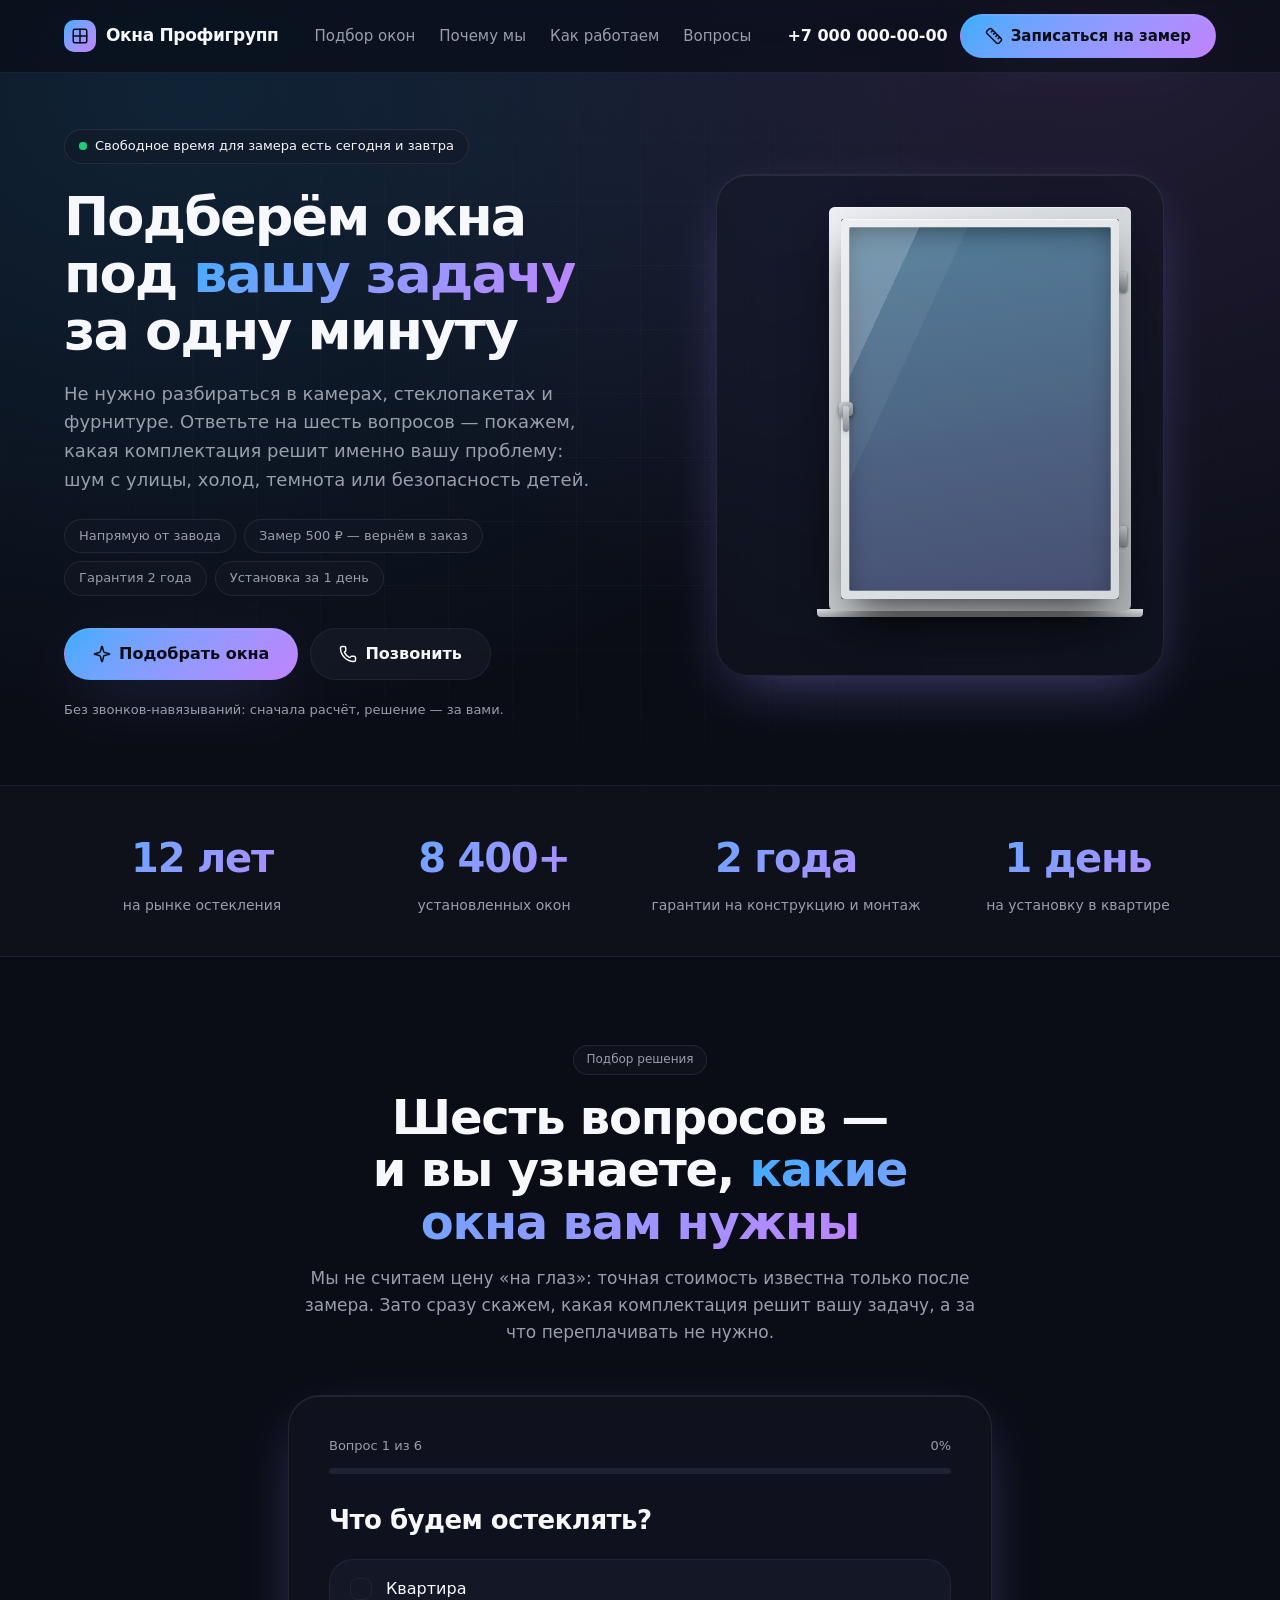
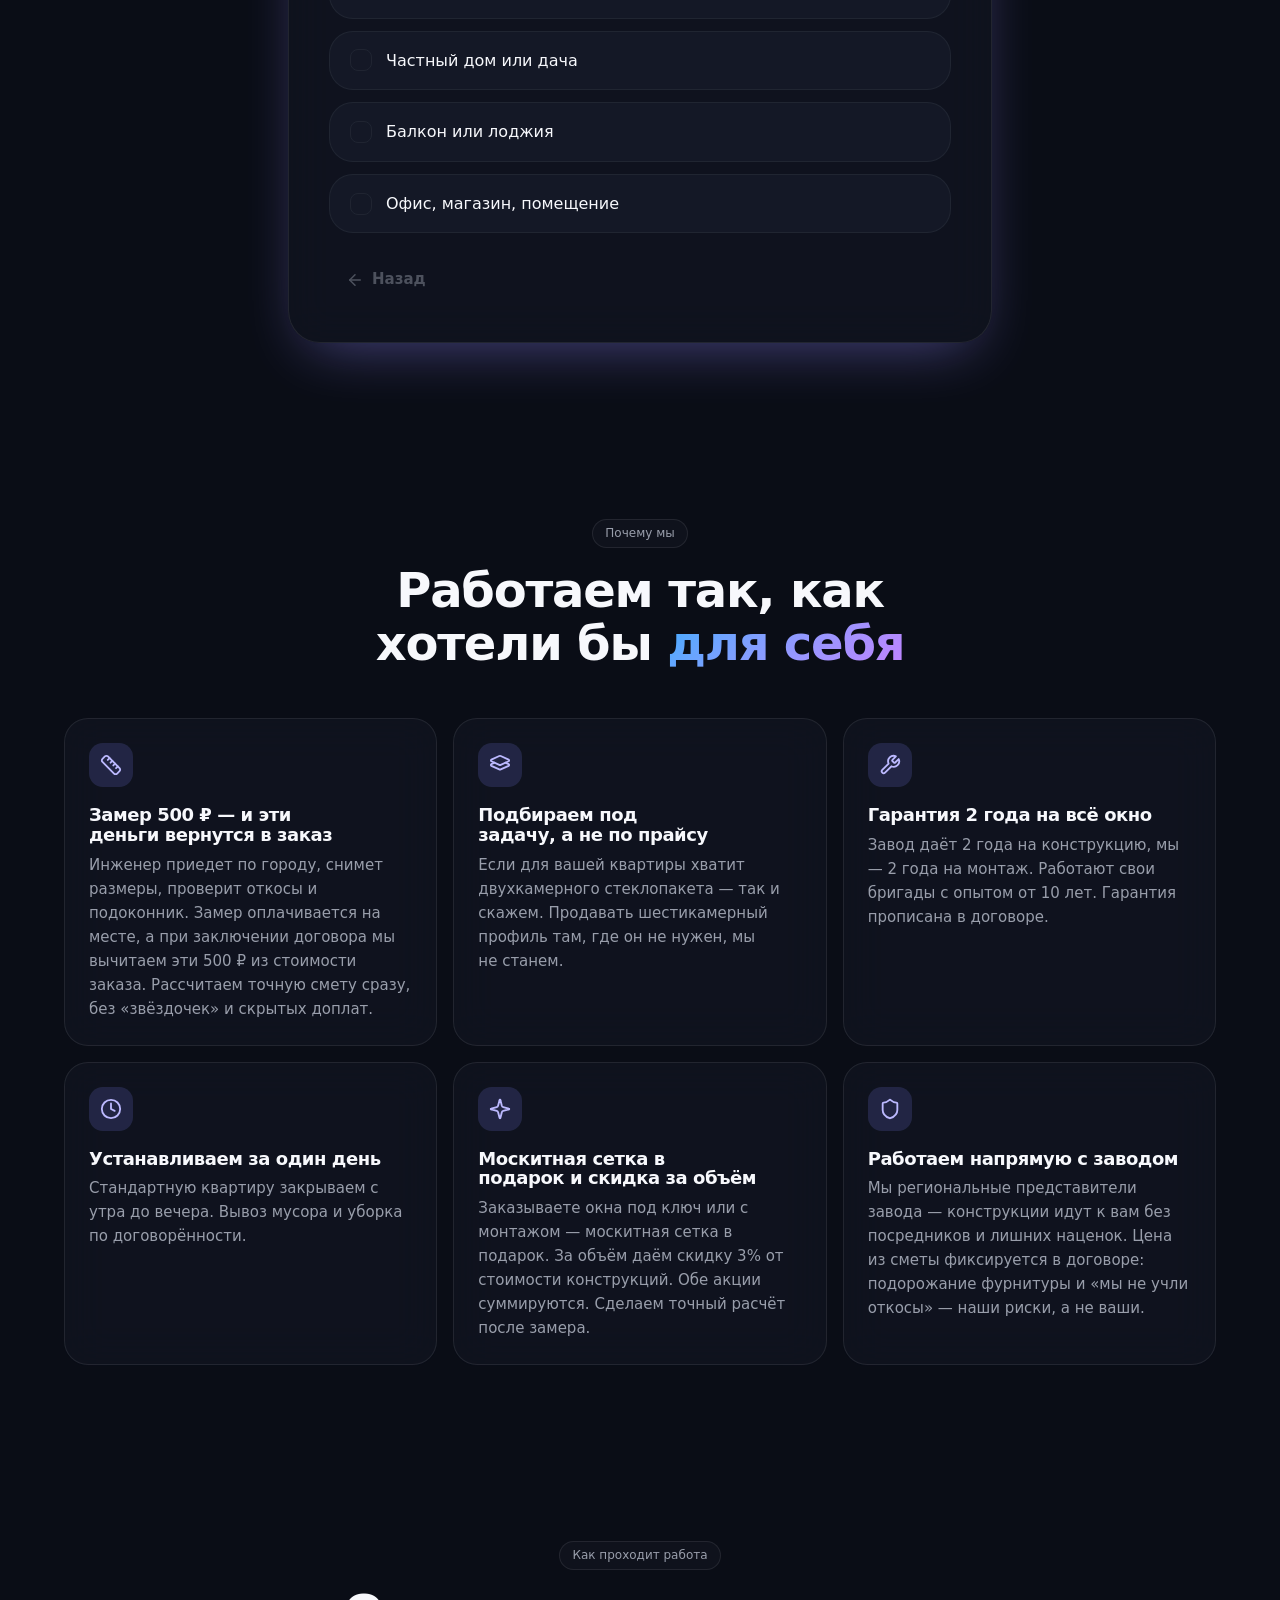
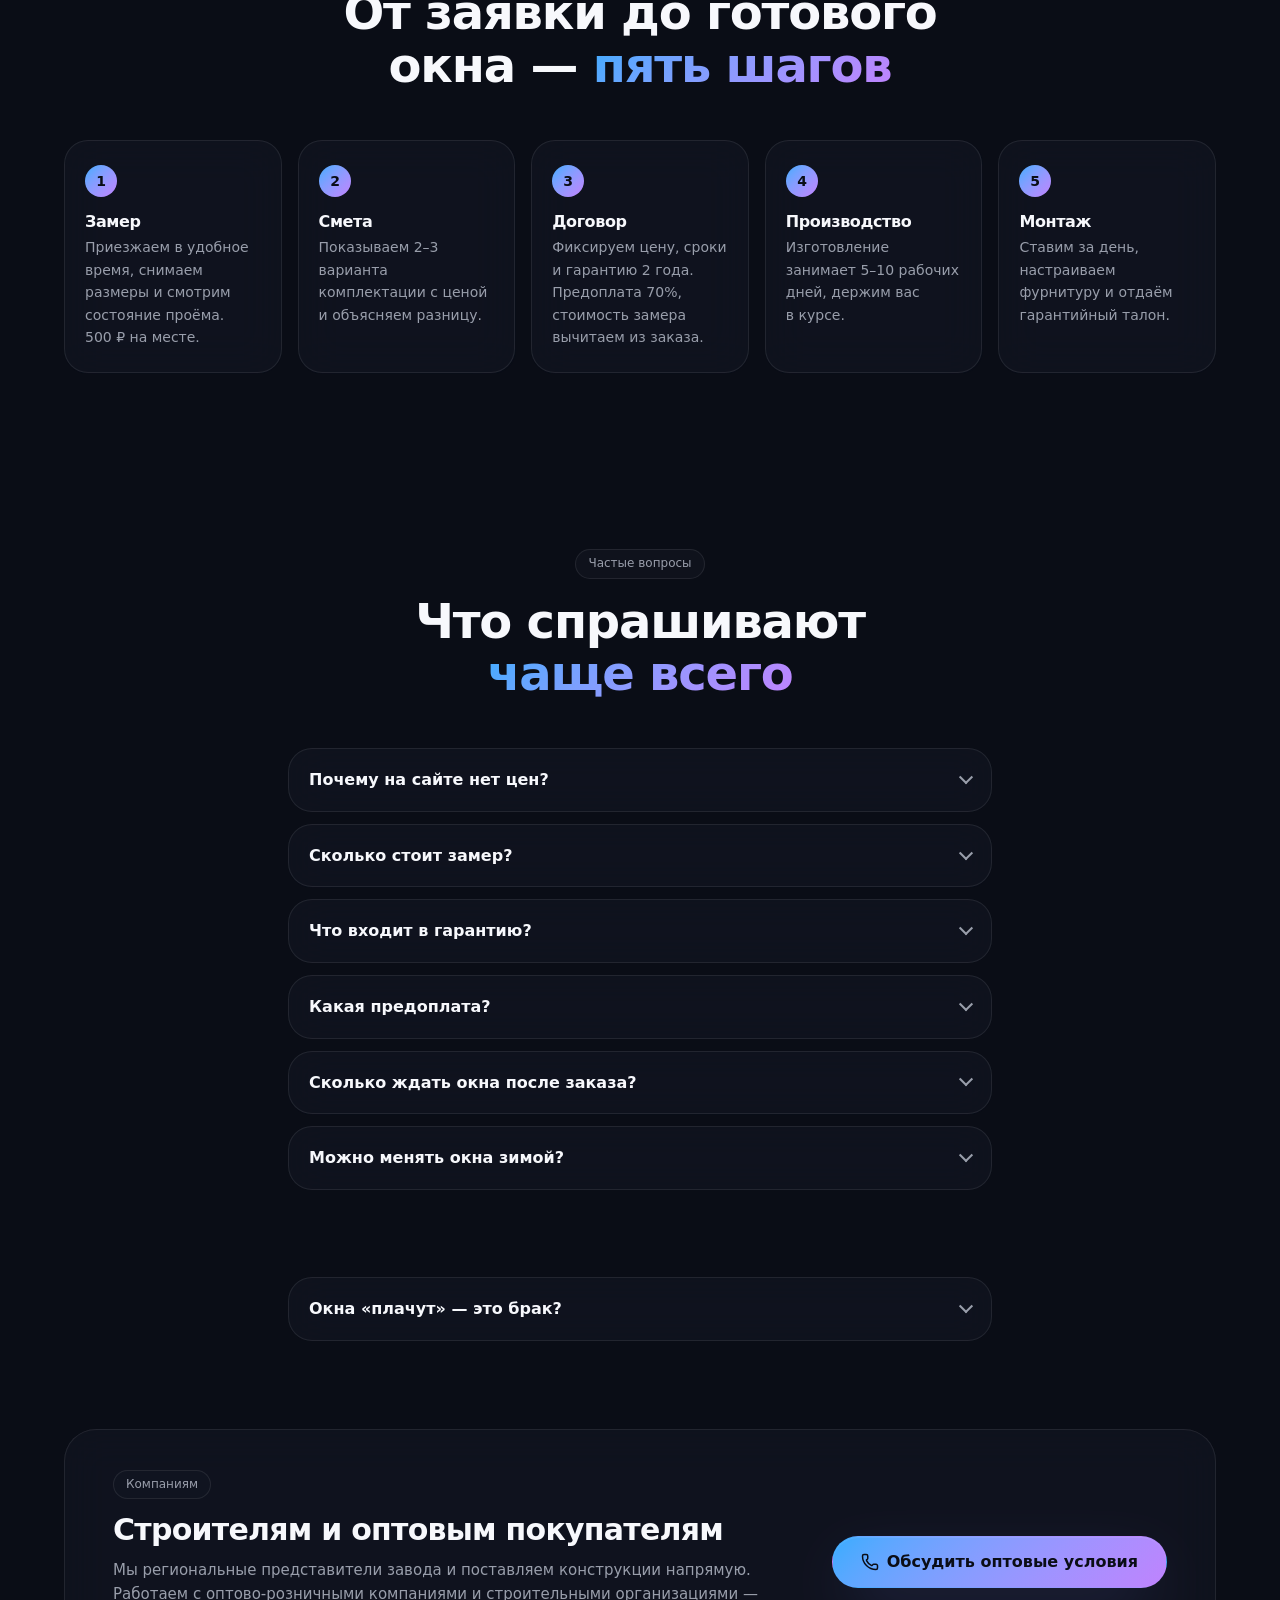
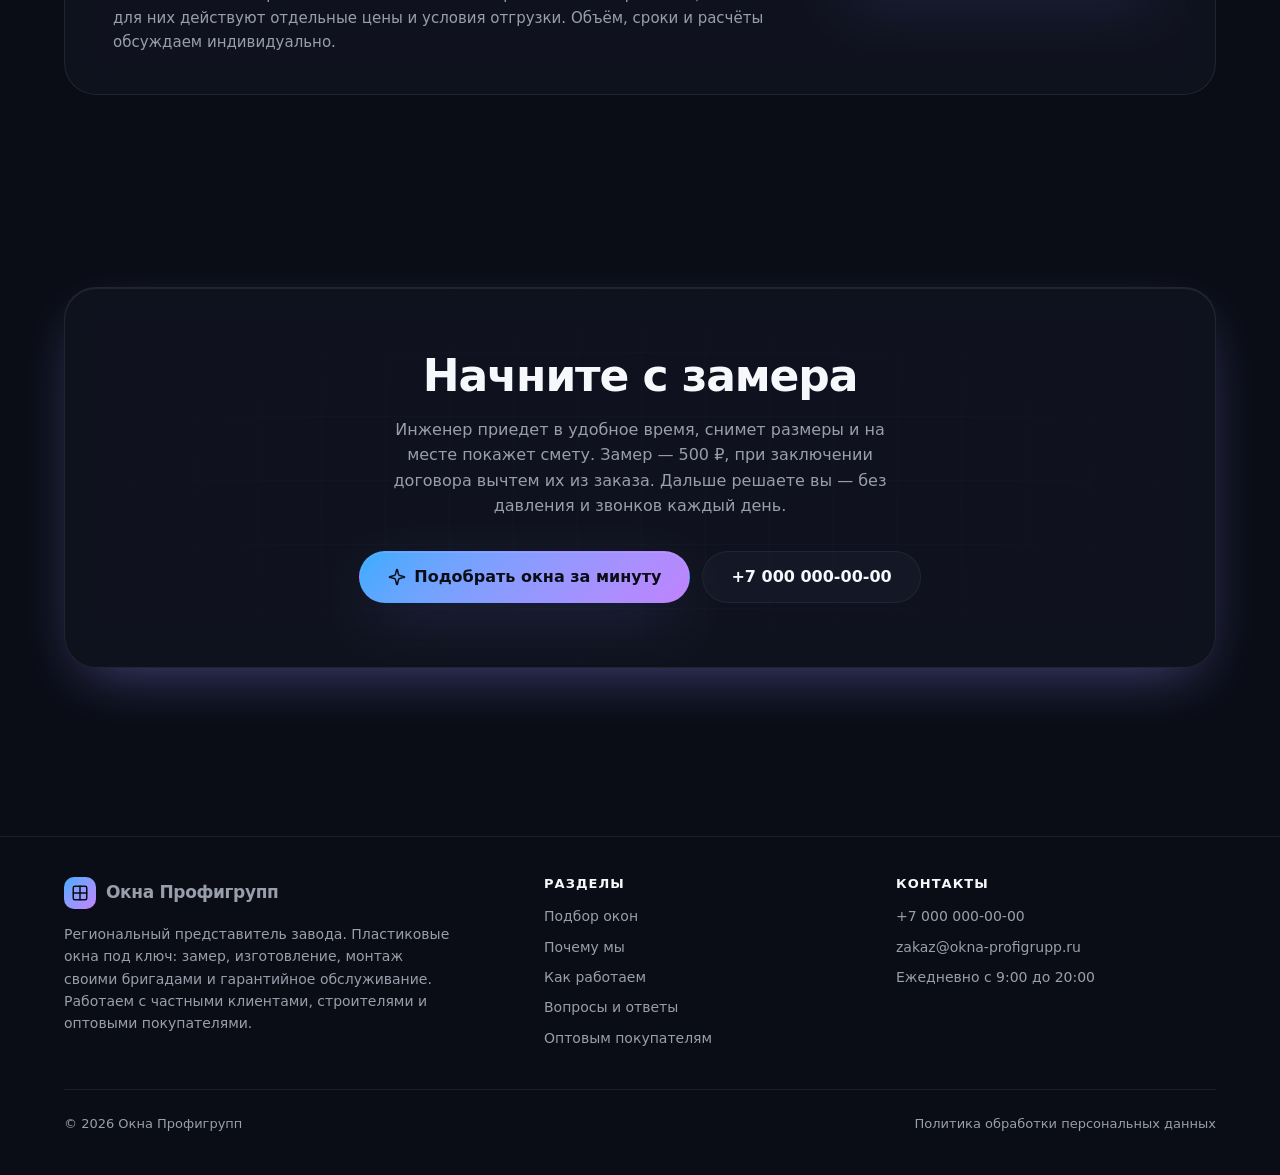
==== index.html @ 81b62fa2 "Убрано описание монтажного шва из шага «Монтаж» Владелец убирал эту техническую конкретику из карточ" ====
<!doctype html>
<html lang="ru">
<head>
<meta charset="utf-8">
<meta name="viewport" content="width=device-width, initial-scale=1">
<title>Окна Профигрупп — подбор окон за 1 минуту и выезд замерщика</title>
<meta name="description" content="Региональный представитель завода. Ответьте на 6 вопросов — подберём профиль, стеклопакет и фурнитуру под вашу задачу: тишина, тепло, свет или безопасность. Замер 500 ₽, при заказе вычитаем из стоимости. Гарантия 2 года на конструкцию и монтаж.">
<meta name="theme-color" content="#161528">
<link rel="canonical" href="https://okna-profigrupp.ru/">
<link rel="icon" href="favicon.svg" type="image/svg+xml">
<link rel="stylesheet" href="styles.css">

<meta property="og:type" content="website">
<meta property="og:site_name" content="Окна Профигрупп">
<meta property="og:title" content="Окна Профигрупп — подбор окон за 1 минуту">
<meta property="og:description" content="Пройдите короткий квиз и узнайте, какая комплектация решит именно вашу задачу. Замер 500 ₽ — при заказе вычитаем из стоимости.">
<meta property="og:url" content="https://okna-profigrupp.ru/">
<meta property="og:locale" content="ru_RU">
</head>
<body>

<!-- Набор иконок. Рисуются инлайн, чтобы страница не тянула ничего извне. -->
<svg width="0" height="0" style="position:absolute" aria-hidden="true" focusable="false">
  <defs>
    <symbol id="i-window" viewBox="0 0 24 24" fill="none" stroke="currentColor" stroke-width="2" stroke-linecap="round" stroke-linejoin="round">
      <rect x="3" y="3" width="18" height="18" rx="2"/><path d="M3 12h18M12 3v18"/>
    </symbol>
    <symbol id="i-phone" viewBox="0 0 24 24" fill="none" stroke="currentColor" stroke-width="2" stroke-linecap="round" stroke-linejoin="round">
      <path d="M13.8 16.6a1 1 0 0 0 1.2-.3l.4-.5a2 2 0 0 1 1.6-.8h3a2 2 0 0 1 2 2v3a2 2 0 0 1-2 2A18 18 0 0 1 2 4a2 2 0 0 1 2-2h3a2 2 0 0 1 2 2v3a2 2 0 0 1-.8 1.6l-.5.35a1 1 0 0 0-.3 1.25 14 14 0 0 0 6.4 6.4"/>
    </symbol>
    <symbol id="i-send" viewBox="0 0 24 24" fill="none" stroke="currentColor" stroke-width="2" stroke-linecap="round" stroke-linejoin="round">
      <path d="m22 2-7 20-4-9-9-4Z"/><path d="M22 2 11 13"/>
    </symbol>
    <symbol id="i-sparkles" viewBox="0 0 24 24" fill="none" stroke="currentColor" stroke-width="2" stroke-linecap="round" stroke-linejoin="round">
      <path d="M9.9 15.5A2 2 0 0 0 8.5 14.1l-6.1-1.6a.5.5 0 0 1 0-1L8.5 9.9A2 2 0 0 0 9.9 8.5l1.6-6.1a.5.5 0 0 1 1 0l1.5 6.1a2 2 0 0 0 1.5 1.4l6.1 1.6a.5.5 0 0 1 0 1l-6.1 1.5a2 2 0 0 0-1.5 1.5l-1.5 6.1a.5.5 0 0 1-1 0z"/>
    </symbol>
    <symbol id="i-check" viewBox="0 0 24 24" fill="none" stroke="currentColor" stroke-width="3" stroke-linecap="round" stroke-linejoin="round">
      <path d="M20 6 9 17l-5-5"/>
    </symbol>
    <symbol id="i-arrow-left" viewBox="0 0 24 24" fill="none" stroke="currentColor" stroke-width="2" stroke-linecap="round" stroke-linejoin="round">
      <path d="m12 19-7-7 7-7"/><path d="M19 12H5"/>
    </symbol>
    <symbol id="i-shield" viewBox="0 0 24 24" fill="none" stroke="currentColor" stroke-width="2" stroke-linecap="round" stroke-linejoin="round">
      <path d="M20 13c0 5-3.5 7.5-7.7 9a1 1 0 0 1-.7 0C7.5 20.5 4 18 4 13V6a1 1 0 0 1 1-1c2 0 4.5-1.2 6.2-2.7a1.2 1.2 0 0 1 1.6 0C14.5 3.8 17 5 19 5a1 1 0 0 1 1 1z"/>
    </symbol>
    <symbol id="i-thermometer" viewBox="0 0 24 24" fill="none" stroke="currentColor" stroke-width="2" stroke-linecap="round" stroke-linejoin="round">
      <path d="M14 4v10.5a4 4 0 1 1-4 0V4a2 2 0 0 1 4 0Z"/>
    </symbol>
    <symbol id="i-volume" viewBox="0 0 24 24" fill="none" stroke="currentColor" stroke-width="2" stroke-linecap="round" stroke-linejoin="round">
      <path d="M11 4.7a.7.7 0 0 0-1.2-.5L6.4 7.6a1.4 1.4 0 0 1-1 .4H3a1 1 0 0 0-1 1v6a1 1 0 0 0 1 1h2.4a1.4 1.4 0 0 1 1 .4l3.4 3.4a.7.7 0 0 0 1.2-.5z"/><path d="m16 9 6 6M22 9l-6 6"/>
    </symbol>
    <symbol id="i-sun" viewBox="0 0 24 24" fill="none" stroke="currentColor" stroke-width="2" stroke-linecap="round" stroke-linejoin="round">
      <circle cx="12" cy="12" r="4"/><path d="M12 2v2M12 20v2M4.9 4.9l1.4 1.4M17.7 17.7l1.4 1.4M2 12h2M20 12h2M6.3 17.7l-1.4 1.4M19.1 4.9l-1.4 1.4"/>
    </symbol>
    <symbol id="i-ruler" viewBox="0 0 24 24" fill="none" stroke="currentColor" stroke-width="2" stroke-linecap="round" stroke-linejoin="round">
      <path d="M21.3 15.3a2.4 2.4 0 0 1 0 3.4l-2.6 2.6a2.4 2.4 0 0 1-3.4 0L2.7 8.7a2.4 2.4 0 0 1 0-3.4l2.6-2.6a2.4 2.4 0 0 1 3.4 0Z"/><path d="m14.5 12.5 2-2M11.5 9.5l2-2M8.5 6.5l2-2M17.5 15.5l2-2"/>
    </symbol>
    <symbol id="i-truck" viewBox="0 0 24 24" fill="none" stroke="currentColor" stroke-width="2" stroke-linecap="round" stroke-linejoin="round">
      <path d="M14 18V6a2 2 0 0 0-2-2H4a2 2 0 0 0-2 2v11a1 1 0 0 0 1 1h2"/><path d="M15 18H9"/><path d="M19 18h2a1 1 0 0 0 1-1v-3.7a1 1 0 0 0-.2-.6l-3.5-4.3a1 1 0 0 0-.8-.4H14"/><circle cx="17" cy="18" r="2"/><circle cx="7" cy="18" r="2"/>
    </symbol>
    <symbol id="i-award" viewBox="0 0 24 24" fill="none" stroke="currentColor" stroke-width="2" stroke-linecap="round" stroke-linejoin="round">
      <path d="m15.5 12.9 1.5 8.5a.5.5 0 0 1-.8.5l-3.6-2.7a1 1 0 0 0-1.2 0l-3.6 2.7a.5.5 0 0 1-.8-.5l1.5-8.5"/><circle cx="12" cy="8" r="6"/>
    </symbol>
    <symbol id="i-clock" viewBox="0 0 24 24" fill="none" stroke="currentColor" stroke-width="2" stroke-linecap="round" stroke-linejoin="round">
      <circle cx="12" cy="12" r="10"/><path d="M12 6v6l4 2"/>
    </symbol>
    <symbol id="i-wrench" viewBox="0 0 24 24" fill="none" stroke="currentColor" stroke-width="2" stroke-linecap="round" stroke-linejoin="round">
      <path d="M14.7 6.3a1 1 0 0 0 0 1.4l1.6 1.6a1 1 0 0 0 1.4 0l3.8-3.8a6 6 0 0 1-8 7.9l-6.9 7a2.1 2.1 0 0 1-3-3l6.9-6.9a6 6 0 0 1 7.9-8l-3.7 3.8z"/>
    </symbol>
    <symbol id="i-layers" viewBox="0 0 24 24" fill="none" stroke="currentColor" stroke-width="2" stroke-linecap="round" stroke-linejoin="round">
      <path d="M12.8 2.2a2 2 0 0 0-1.6 0L2.6 6.1a1 1 0 0 0 0 1.8l8.6 3.9a2 2 0 0 0 1.6 0l8.6-3.9a1 1 0 0 0 0-1.8z"/><path d="m6.1 9.5-3.5 1.6a1 1 0 0 0 0 1.8l8.6 3.9a2 2 0 0 0 1.6 0l8.6-3.9a1 1 0 0 0 0-1.8l-3.5-1.6"/>
    </symbol>
    <symbol id="i-lock" viewBox="0 0 24 24" fill="none" stroke="currentColor" stroke-width="2" stroke-linecap="round" stroke-linejoin="round">
      <rect width="18" height="11" x="3" y="11" rx="2"/><path d="M7 11V7a5 5 0 0 1 10 0v4"/>
    </symbol>
    <symbol id="i-home" viewBox="0 0 24 24" fill="none" stroke="currentColor" stroke-width="2" stroke-linecap="round" stroke-linejoin="round">
      <path d="M15 21v-8a1 1 0 0 0-1-1h-4a1 1 0 0 0-1 1v8"/><path d="M3 10a2 2 0 0 1 .7-1.5l7-6a2 2 0 0 1 2.6 0l7 6A2 2 0 0 1 21 10v9a2 2 0 0 1-2 2H5a2 2 0 0 1-2-2z"/>
    </symbol>
    <symbol id="i-droplets" viewBox="0 0 24 24" fill="none" stroke="currentColor" stroke-width="2" stroke-linecap="round" stroke-linejoin="round">
      <path d="M7 16.3c2.2 0 4-1.8 4-4 0-1.2-.6-2.3-1.7-3.2S7.3 6.8 7 5.3c-.3 1.5-1.1 2.8-2.3 3.8S3 11.1 3 12.3c0 2.2 1.8 4 4 4z"/><path d="M12.6 6.6A11 11 0 0 0 14 3c.5 2.5 2 4.9 4 6.5s3 3.5 3 5.5a7 7 0 0 1-11.9 5"/>
    </symbol>
    <symbol id="i-message" viewBox="0 0 24 24" fill="none" stroke="currentColor" stroke-width="2" stroke-linecap="round" stroke-linejoin="round">
      <path d="M7.9 20A9 9 0 1 0 4 16.1L2 22Z"/>
    </symbol>
  </defs>
</svg>

<!-- ======================= Шапка ======================= -->
<header class="site-header">
  <div class="container">
    <a class="logo" href="#top" aria-label="Окна Профигрупп — на главную">
      <span class="logo-mark bg-gradient-brand"><svg aria-hidden="true"><use href="#i-window"></use></svg></span>
      Окна&nbsp;Профигрупп
    </a>

    <nav class="site-nav" aria-label="Разделы страницы">
      <a class="link-underline" href="#quiz">Подбор окон</a>
      <a class="link-underline" href="#advantages">Почему мы</a>
      <a class="link-underline" href="#process">Как работаем</a>
      <a class="link-underline" href="#faq">Вопросы</a>
    </nav>

    <div class="header-actions">
      <a class="header-phone link-underline" href="tel:+70000000000" data-role="phone-link">+7 000 000-00-00</a>
      <a class="btn btn-primary header-cta" href="#quiz">
        <svg class="btn-icon" aria-hidden="true"><use href="#i-ruler"></use></svg>
        Записаться на замер
      </a>
    </div>
  </div>
</header>

<main id="top">

  <!-- ======================= Первый экран ======================= -->
  <section class="hero">
    <div class="hero-grid-bg grid-bg" aria-hidden="true"></div>
    <div class="container">
      <div class="hero-layout">
        <div>
          <p class="chip chip-live">
            <span class="pulse-dot" aria-hidden="true"></span>
            Свободное время для замера есть сегодня и завтра
          </p>

          <h1>Подберём окна под <span class="text-gradient">вашу задачу</span> за одну минуту</h1>

          <p class="hero-sub">
            Не нужно разбираться в камерах, стеклопакетах и фурнитуре. Ответьте на
            шесть вопросов — покажем, какая комплектация решит именно вашу проблему:
            шум с улицы, холод, темнота или безопасность детей.
          </p>

          <div class="hero-chips">
            <span class="chip">Напрямую от завода</span>
            <span class="chip">Замер 500&nbsp;₽ — вернём в заказ</span>
            <span class="chip">Гарантия 2 года</span>
            <span class="chip">Установка за 1 день</span>
          </div>

          <div class="hero-actions">
            <a class="btn btn-primary btn-lg" href="#quiz">
              <svg class="btn-icon" aria-hidden="true"><use href="#i-sparkles"></use></svg>
              Подобрать окна
            </a>
            <a class="btn btn-outline btn-lg" href="tel:+70000000000" data-role="phone-link">
              <svg class="btn-icon" aria-hidden="true"><use href="#i-phone"></use></svg>
              Позвонить
            </a>
          </div>

          <p class="hero-note">Без звонков-навязываний: сначала расчёт, решение — за вами.</p>
        </div>

        <div class="hero-visual">
          <div class="hero-card glass shadow-glow">
            <!-- Показываем работу поворотно-откидной фурнитуры: ручка вниз — закрыто,
                 вбок — створка открывается, вверх — откидывается на проветривание. -->
            <div class="window-demo" role="img"
                 aria-label="Как работает поворотно-откидное окно: ручка вниз — створка закрыта, ручка вбок — створка открывается внутрь, ручка вверх — верх створки откидывается для проветривания">
              <div class="window-scene">
                <div class="window-box">
                  <div class="window-reveal"></div>
                  <span class="hinge hinge-top"></span>
                  <span class="hinge hinge-bottom"></span>

                  <div class="sash-swing">
                    <div class="sash-tilt">
                      <div class="sash">
                        <div class="sash-glass"></div>
                        <span class="handle"><i></i></span>
                      </div>
                    </div>
                  </div>
                </div>
                <div class="window-sill"></div>
              </div>

              <div class="window-modes" aria-hidden="true">
                <span class="window-mode window-mode-1">Ручка вниз — окно закрыто</span>
                <span class="window-mode window-mode-2">Ручка вбок — окно открывается</span>
                <span class="window-mode window-mode-3">Ручка вверх — проветривание</span>
                <span class="window-mode window-mode-still">Поворотно-откидная фурнитура</span>
              </div>
            </div>
          </div>
        </div>
      </div>
    </div>
  </section>

  <!-- ======================= Полоса цифр ======================= -->
  <section class="stats">
    <div class="container">
      <div class="stats-grid">
        <div class="reveal">
          <div class="stat-value text-gradient">12 лет</div>
          <div class="stat-label">на рынке остекления</div>
        </div>
        <div class="reveal">
          <div class="stat-value text-gradient">8 400+</div>
          <div class="stat-label">установленных окон</div>
        </div>
        <div class="reveal">
          <div class="stat-value text-gradient">2 года</div>
          <div class="stat-label">гарантии на конструкцию и монтаж</div>
        </div>
        <div class="reveal">
          <div class="stat-value text-gradient">1 день</div>
          <div class="stat-label">на установку в квартире</div>
        </div>
      </div>
    </div>
  </section>

  <!-- ======================= Квиз ======================= -->
  <section class="section" id="quiz">
    <div class="container">
      <div class="section-head reveal">
        <span class="eyebrow">Подбор решения</span>
        <h2>Шесть вопросов — и вы узнаете, <span class="text-gradient">какие окна вам нужны</span></h2>
        <p>
          Мы не считаем цену «на глаз»: точная стоимость известна только после замера.
          Зато сразу скажем, какая комплектация решит вашу задачу, а за что переплачивать не нужно.
        </p>
      </div>

      <div class="quiz-shell glass shadow-glow reveal" id="quiz-shell">
        <div id="quiz-progress">
          <div class="quiz-meta">
            <span id="quiz-counter">Вопрос 1 из 6</span>
            <span id="quiz-percent">0%</span>
          </div>
          <div class="progress">
            <div class="progress-bar" id="quiz-bar" role="progressbar" aria-valuemin="0" aria-valuemax="100" aria-valuenow="0" aria-label="Прогресс подбора"></div>
          </div>
        </div>

        <div id="quiz-body" aria-live="polite">
          <noscript>
            <p class="quiz-question">Для подбора нужен включённый JavaScript</p>
            <p class="quiz-hint">
              Ничего страшного — позвоните нам, и мы подберём окна по телефону:
              <a class="link-underline" href="tel:+70000000000">+7 000 000-00-00</a>
            </p>
          </noscript>
        </div>
      </div>
    </div>
  </section>

  <!-- ======================= Почему мы ======================= -->
  <section class="section" id="advantages">
    <div class="container">
      <div class="section-head reveal">
        <span class="eyebrow">Почему мы</span>
        <h2>Работаем так, как хотели&nbsp;бы <span class="text-gradient">для себя</span></h2>
      </div>

      <div class="cards-grid">
        <article class="card glass reveal">
          <div class="card-icon"><svg aria-hidden="true"><use href="#i-ruler"></use></svg></div>
          <h3>Замер 500&nbsp;₽ — и эти деньги вернутся в заказ</h3>
          <p>Инженер приедет по городу, снимет размеры, проверит откосы и подоконник. Замер оплачивается на месте, а при заключении договора мы вычитаем эти 500&nbsp;₽ из стоимости заказа. Рассчитаем точную смету сразу, без «звёздочек» и скрытых доплат.</p>
        </article>

        <article class="card glass reveal">
          <div class="card-icon"><svg aria-hidden="true"><use href="#i-layers"></use></svg></div>
          <h3>Подбираем под задачу, а не по прайсу</h3>
          <p>Если для вашей квартиры хватит двухкамерного стеклопакета — так и скажем. Продавать шестикамерный профиль там, где он не нужен, мы не станем.</p>
        </article>

        <article class="card glass reveal">
          <div class="card-icon"><svg aria-hidden="true"><use href="#i-wrench"></use></svg></div>
          <h3>Гарантия 2 года на всё окно</h3>
          <p>Завод даёт 2 года на конструкцию, мы — 2 года на монтаж. Работают свои бригады с опытом от 10 лет. Гарантия прописана в договоре.</p>
        </article>

        <article class="card glass reveal">
          <div class="card-icon"><svg aria-hidden="true"><use href="#i-clock"></use></svg></div>
          <h3>Устанавливаем за один день</h3>
          <p>Стандартную квартиру закрываем с утра до вечера. Вывоз мусора и уборка по договорённости.</p>
        </article>

        <article class="card glass reveal">
          <div class="card-icon"><svg aria-hidden="true"><use href="#i-sparkles"></use></svg></div>
          <h3>Москитная сетка в подарок и скидка за объём</h3>
          <p>Заказываете окна под ключ или с монтажом — москитная сетка в подарок. За объём даём скидку 3%&nbsp;от стоимости конструкций. Обе акции суммируются. Сделаем точный расчёт после замера.</p>
        </article>

        <article class="card glass reveal">
          <div class="card-icon"><svg aria-hidden="true"><use href="#i-shield"></use></svg></div>
          <h3>Работаем напрямую с заводом</h3>
          <p>Мы региональные представители завода — конструкции идут к вам без посредников и лишних наценок. Цена из сметы фиксируется в договоре: подорожание фурнитуры и «мы не учли откосы» — наши риски, а не ваши.</p>
        </article>
      </div>
    </div>
  </section>

  <!-- ======================= Как работаем ======================= -->
  <section class="section" id="process">
    <div class="container">
      <div class="section-head reveal">
        <span class="eyebrow">Как проходит работа</span>
        <h2>От заявки до готового окна — <span class="text-gradient">пять шагов</span></h2>
      </div>

      <ol class="steps">
        <li class="step glass reveal">
          <h3>Замер</h3>
          <p>Приезжаем в удобное время, снимаем размеры и смотрим состояние проёма. 500&nbsp;₽ на месте.</p>
        </li>
        <li class="step glass reveal">
          <h3>Смета</h3>
          <p>Показываем 2–3 варианта комплектации с ценой и объясняем разницу.</p>
        </li>
        <li class="step glass reveal">
          <h3>Договор</h3>
          <p>Фиксируем цену, сроки и гарантию 2 года. Предоплата 70%, стоимость замера вычитаем из заказа.</p>
        </li>
        <li class="step glass reveal">
          <h3>Производство</h3>
          <p>Изготовление занимает 5–10 рабочих дней, держим вас в курсе.</p>
        </li>
        <li class="step glass reveal">
          <h3>Монтаж</h3>
          <p>Ставим за день, настраиваем фурнитуру и отдаём гарантийный талон.</p>
        </li>
      </ol>
    </div>
  </section>

  <!-- ======================= Вопросы и ответы ======================= -->
  <section class="section" id="faq">
    <div class="container">
      <div class="section-head reveal">
        <span class="eyebrow">Частые вопросы</span>
        <h2>Что спрашивают <span class="text-gradient">чаще всего</span></h2>
      </div>

      <div class="faq">
        <details class="glass reveal">
          <summary>Почему на сайте нет цен?</summary>
          <p>Потому что честную цену без замера назвать нельзя. Она зависит от размеров проёма, состояния откосов, этажа, необходимости демонтажа и подъёма конструкций. Любая цифра «от 9 900 ₽» на сайте — это самое маленькое глухое окно, которое вам, скорее всего, не подойдёт. Мы называем сумму после замера и больше её не меняем.</p>
        </details>

        <details class="glass reveal">
          <summary>Сколько стоит замер?</summary>
          <p>Выезд замерщика по городу стоит 500&nbsp;₽, оплата на месте. Если вы заключаете договор, эти 500&nbsp;₽ вычитаются из стоимости заказа — то есть замер выходит бесплатным. Если решите не заказывать, просто скажите: 500&nbsp;₽ и останутся всей платой, ничего сверху мы не берём.</p>
        </details>

        <details class="glass reveal">
          <summary>Что входит в гарантию?</summary>
          <p>Два года на конструкцию — это гарантия завода на профиль, стеклопакет и фурнитуру. И два года на монтаж — это уже наша гарантия. Оба срока прописаны в договоре. Если продует, заклинит или отойдёт уплотнитель — приезжаем и устраняем.</p>
        </details>

        <details class="glass reveal">
          <summary>Какая предоплата?</summary>
          <p>70% при подписании договора, остальное — после установки. Предоплата нужна, потому что окна делают под ваши размеры: такую конструкцию нельзя продать кому-то другому, если заказ отменить.</p>
        </details>

        <details class="glass reveal">
          <summary>Сколько ждать окна после заказа?</summary>
          <p>Изготовление — от 5 до 10 рабочих дней в зависимости от загрузки завода и сложности конструкции. Ламинированные и нестандартные окна делают дольше, обычно до двух недель. Точный срок пишем в договоре.</p>
        </details>

        <details class="glass reveal">
          <summary>Можно менять окна зимой?</summary>
          <p>Можно. Монтажная пена и герметики работают до −15 °C, а проём открыт всего 20–40 минут на окно. Квартира за это время не выстывает. Зимой даже удобнее: сразу видно, продувает где-то или нет.</p>
        </details>

        <details class="glass reveal">
          <summary>Что делать с откосами и подоконником?</summary>
          <p>Считаем их в смете отдельной строкой, чтобы вы видели, за что платите. Обычно ставим откосы из сэндвич-панели — они тёплые и не требуют покраски. Если хотите оштукатурить сами, окно сдадим с чистым проёмом.</p>
        </details>

        <details class="glass reveal">
          <summary>Окна «плачут» — это брак?</summary>
          <p>Почти никогда. Конденсат на стекле — это, как правило, недостаток вентиляции и широкий подоконник, перекрывающий батарею. На замере мы это заметим и подскажем, что поправить: тёплые откосы, решётку в подоконнике над батареей, режим микропроветривания или стеклопакет с энергосбережением.</p>
        </details>
      </div>
    </div>
  </section>

  <!-- ======================= Оптовым покупателям ======================= -->
  <section class="section" id="opt" style="padding-top:0">
    <div class="container">
      <div class="b2b glass reveal">
        <div class="b2b-text">
          <span class="eyebrow">Компаниям</span>
          <h2>Строителям и оптовым покупателям</h2>
          <p>
            Мы региональные представители завода и поставляем конструкции напрямую.
            Работаем с оптово-розничными компаниями и строительными организациями —
            для них действуют отдельные цены и условия отгрузки. Объём, сроки и
            расчёты обсуждаем индивидуально.
          </p>
        </div>
        <div class="b2b-action">
          <a class="btn btn-primary btn-lg" href="tel:+70000000000" data-role="phone-link">
            <svg class="btn-icon" aria-hidden="true"><use href="#i-phone"></use></svg>
            Обсудить оптовые условия
          </a>
        </div>
      </div>
    </div>
  </section>

  <!-- ======================= Финальный призыв ======================= -->
  <section class="section">
    <div class="container">
      <div class="final-cta glass shadow-glow reveal">
        <div class="grid-bg" aria-hidden="true" style="position:absolute;inset:0;opacity:.5;pointer-events:none"></div>
        <div style="position:relative">
          <h2>Начните с замера</h2>
          <p>Инженер приедет в удобное время, снимет размеры и на месте покажет смету. Замер — 500&nbsp;₽, при заключении договора вычтем их из заказа. Дальше решаете вы — без давления и звонков каждый день.</p>
          <div class="final-cta-actions">
            <a class="btn btn-primary btn-lg" href="#quiz">
              <svg class="btn-icon" aria-hidden="true"><use href="#i-sparkles"></use></svg>
              Подобрать окна за минуту
            </a>
            <a class="btn btn-outline btn-lg" href="tel:+70000000000" data-role="phone-link">
              <svg class="btn-icon" aria-hidden="true"><use href="#i-phone"></use></svg>
              +7 000 000-00-00
            </a>
          </div>
        </div>
      </div>
    </div>
  </section>

</main>

<!-- ======================= Подвал ======================= -->
<footer class="site-footer">
  <div class="container">
    <div class="footer-grid">
      <div class="footer-col">
        <a class="logo" href="#top">
          <span class="logo-mark bg-gradient-brand"><svg aria-hidden="true"><use href="#i-window"></use></svg></span>
          Окна&nbsp;Профигрупп
        </a>
        <p style="margin-top:.875rem;max-width:26rem">
          Региональный представитель завода. Пластиковые окна под ключ: замер,
          изготовление, монтаж своими бригадами и гарантийное обслуживание.
          Работаем с частными клиентами, строителями и оптовыми покупателями.
        </p>
      </div>

      <div class="footer-col">
        <h3>Разделы</h3>
        <ul>
          <li><a class="link-underline" href="#quiz">Подбор окон</a></li>
          <li><a class="link-underline" href="#advantages">Почему мы</a></li>
          <li><a class="link-underline" href="#process">Как работаем</a></li>
          <li><a class="link-underline" href="#faq">Вопросы и ответы</a></li>
          <li><a class="link-underline" href="#opt">Оптовым покупателям</a></li>
        </ul>
      </div>

      <div class="footer-col">
        <h3>Контакты</h3>
        <ul>
          <li><a class="link-underline" href="tel:+70000000000" data-role="phone-link">+7 000 000-00-00</a></li>
          <li><a class="link-underline" href="mailto:zakaz@okna-profigrupp.ru" data-role="email-link">zakaz@okna-profigrupp.ru</a></li>
          <li>Ежедневно с 9:00 до 20:00</li>
        </ul>
      </div>
    </div>

    <div class="footer-bottom">
      <span>© <span id="year">2026</span> Окна Профигрупп</span>
      <a class="link-underline" href="privacy.html">Политика обработки персональных данных</a>
    </div>
  </div>
</footer>

<!-- Плавающая кнопка: появляется на мобильных после первого экрана -->
<div class="sticky-cta" id="sticky-cta">
  <a class="btn btn-primary btn-lg btn-block" href="#quiz">
    <svg class="btn-icon" aria-hidden="true"><use href="#i-sparkles"></use></svg>
    Подобрать окна за минуту
  </a>
</div>

<script src="script.js"></script>
</body>
</html>
---- styles.css ----
/* ==========================================================================
   Окна Профигрупп — лендинг-квиз
   Дизайн-система перенесена с сайта-образца ai-profigrup-studia:
   тёмная тема, сине-фиолетовый градиент, стеклянные карточки, сетка на фоне.
   ========================================================================== */

/* --- Токены ------------------------------------------------------------- */

:root {
  --radius: 1rem;
  --radius-sm: 0.75rem;
  --radius-lg: 1.5rem;
  --radius-xl: 2rem;

  --background: oklch(0.16 0.02 270);
  --foreground: oklch(0.98 0.005 270);
  --card: oklch(0.21 0.025 270);
  --card-foreground: oklch(0.98 0.005 270);
  --primary: oklch(0.7 0.18 280);
  --primary-foreground: oklch(0.16 0.02 270);
  --secondary: oklch(0.26 0.03 270);
  --muted: oklch(0.24 0.025 270);
  --muted-foreground: oklch(0.7 0.02 270);
  --border: oklch(0.3 0.025 270 / 60%);
  --input: oklch(0.26 0.025 270);
  --ring: oklch(0.7 0.18 280);
  --success: oklch(0.75 0.18 155);
  --destructive: oklch(0.65 0.22 25);

  --gradient-start: oklch(0.72 0.16 245);
  --gradient-end: oklch(0.72 0.18 305);

  --container: 1200px;
  --header-h: 4.5rem;
}

/* --- База --------------------------------------------------------------- */

*,
*::before,
*::after {
  box-sizing: border-box;
  border-color: var(--border);
}

* {
  margin: 0;
}

html {
  scroll-behavior: smooth;
  scroll-padding-top: calc(var(--header-h) + 1rem);
  -webkit-text-size-adjust: 100%;
}

html,
body {
  background-color: var(--background);
  color: var(--foreground);
  font-family: -apple-system, BlinkMacSystemFont, "SF Pro Display", "SF Pro Text",
    "Inter", system-ui, "Segoe UI", Roboto, sans-serif;
  -webkit-font-smoothing: antialiased;
  -moz-osx-font-smoothing: grayscale;
  font-feature-settings: "ss01", "cv11", "kern";
  text-rendering: optimizeLegibility;
}

body {
  min-height: 100dvh;
  line-height: 1.6;
  background-image:
    radial-gradient(at 15% 10%, oklch(0.72 0.16 245 / 0.14) 0, transparent 55%),
    radial-gradient(at 85% 0%, oklch(0.72 0.18 305 / 0.14) 0, transparent 55%);
  background-attachment: fixed;
  overflow-x: hidden;
}

img,
svg {
  display: block;
  max-width: 100%;
}

button,
input,
select,
textarea {
  font: inherit;
  color: inherit;
}

a {
  color: inherit;
  text-decoration: none;
}

h1,
h2,
h3 {
  letter-spacing: -0.025em;
  line-height: 1.1;
  font-weight: 700;
  text-wrap: balance;
}

h1 {
  letter-spacing: -0.035em;
}

p {
  text-wrap: pretty;
}

:focus-visible {
  outline: 2px solid var(--ring);
  outline-offset: 3px;
  border-radius: var(--radius-sm);
}

::selection {
  background: oklch(0.72 0.18 285 / 0.35);
}

/* --- Утилиты, перенесённые из образца ----------------------------------- */

.container {
  width: 100%;
  max-width: var(--container);
  margin-inline: auto;
  padding-inline: 1rem;
}

@media (min-width: 768px) {
  .container {
    padding-inline: 1.5rem;
  }
}

.text-gradient {
  background: linear-gradient(135deg, var(--gradient-start), var(--gradient-end));
  -webkit-background-clip: text;
  background-clip: text;
  color: transparent;
}

.bg-gradient-brand {
  background: linear-gradient(135deg, var(--gradient-start), var(--gradient-end));
}

.grid-bg {
  background-image:
    linear-gradient(oklch(1 0 0 / 0.035) 1px, transparent 1px),
    linear-gradient(90deg, oklch(1 0 0 / 0.035) 1px, transparent 1px);
  background-size: 64px 64px;
  -webkit-mask-image: radial-gradient(ellipse at center, black 40%, transparent 80%);
  mask-image: radial-gradient(ellipse at center, black 40%, transparent 80%);
}

.glass {
  background: oklch(0.21 0.025 270 / 0.55);
  backdrop-filter: blur(20px) saturate(140%);
  -webkit-backdrop-filter: blur(20px) saturate(140%);
  border: 1px solid oklch(1 0 0 / 0.08);
}

.shadow-glow {
  box-shadow:
    0 1px 0 oklch(1 0 0 / 0.08) inset,
    0 20px 60px -20px oklch(0.72 0.18 285 / 0.45);
}

.link-underline {
  position: relative;
}

.link-underline::after {
  content: "";
  position: absolute;
  left: 0;
  bottom: -2px;
  height: 1px;
  width: 100%;
  background: linear-gradient(90deg, var(--gradient-start), var(--gradient-end));
  transform: scaleX(0);
  transform-origin: right center;
  transition: transform 0.35s cubic-bezier(0.2, 0.8, 0.2, 1);
}

.link-underline:hover::after {
  transform: scaleX(1);
  transform-origin: left center;
}

.visually-hidden {
  position: absolute;
  width: 1px;
  height: 1px;
  padding: 0;
  overflow: hidden;
  clip: rect(0 0 0 0);
  white-space: nowrap;
  border: 0;
}

/* --- Кнопки ------------------------------------------------------------- */

.btn {
  display: inline-flex;
  align-items: center;
  justify-content: center;
  gap: 0.5rem;
  padding: 0.75rem 1.5rem;
  border: 1px solid transparent;
  border-radius: 999px;
  font-size: 0.9375rem;
  font-weight: 600;
  line-height: 1.25;
  cursor: pointer;
  transition: opacity 0.2s, background-color 0.2s, border-color 0.2s, transform 0.2s;
  text-align: center;
}

.btn:active {
  transform: translateY(1px);
}

.btn:disabled {
  opacity: 0.45;
  cursor: not-allowed;
}

.btn-primary {
  background: linear-gradient(135deg, var(--gradient-start), var(--gradient-end));
  color: var(--primary-foreground);
  box-shadow:
    0 1px 0 oklch(1 0 0 / 0.08) inset,
    0 20px 60px -20px oklch(0.72 0.18 285 / 0.45);
}

.btn-primary:hover:not(:disabled) {
  opacity: 0.9;
}

.btn-outline {
  border-color: var(--border);
  background: oklch(0.26 0.03 270 / 0.4);
  color: var(--foreground);
}

.btn-outline:hover:not(:disabled) {
  background: var(--secondary);
}

.btn-ghost {
  background: transparent;
  color: var(--muted-foreground);
  padding-inline: 1rem;
}

.btn-ghost:hover:not(:disabled) {
  color: var(--foreground);
}

.btn-lg {
  padding: 0.9375rem 1.75rem;
  font-size: 1rem;
}

.btn-block {
  width: 100%;
}

.btn-icon {
  flex: none;
  width: 1.125rem;
  height: 1.125rem;
}

/* --- Чипы --------------------------------------------------------------- */

.chip {
  display: inline-flex;
  align-items: center;
  gap: 0.5rem;
  padding: 0.375rem 0.875rem;
  border-radius: 999px;
  font-size: 0.8125rem;
  color: var(--muted-foreground);
  background: oklch(0.21 0.025 270 / 0.55);
  backdrop-filter: blur(20px) saturate(140%);
  -webkit-backdrop-filter: blur(20px) saturate(140%);
  border: 1px solid oklch(1 0 0 / 0.08);
}

.chip-live {
  color: var(--foreground);
}

/* Пульсирующая точка — аналог animate-ping из образца */
.pulse-dot {
  position: relative;
  display: inline-flex;
  width: 0.5rem;
  height: 0.5rem;
  flex: none;
}

.pulse-dot::before,
.pulse-dot::after {
  content: "";
  position: absolute;
  inset: 0;
  border-radius: 999px;
  background: var(--success);
}

.pulse-dot::before {
  opacity: 0.6;
  animation: ping 1.6s cubic-bezier(0, 0, 0.2, 1) infinite;
}

@keyframes ping {
  75%,
  100% {
    transform: scale(2.2);
    opacity: 0;
  }
}

/* --- Секции ------------------------------------------------------------- */

.section {
  padding-block: 4rem;
}

@media (min-width: 768px) {
  .section {
    padding-block: 5.5rem;
  }
}

.section-head {
  max-width: 42rem;
  margin-inline: auto;
  text-align: center;
}

.section-head h2 {
  margin-top: 1rem;
  font-size: clamp(1.75rem, 4vw, 3rem);
}

.section-head p {
  margin-top: 1rem;
  color: var(--muted-foreground);
  font-size: 1.0625rem;
}

.eyebrow {
  display: inline-block;
  padding: 0.25rem 0.75rem;
  border-radius: 999px;
  font-size: 0.75rem;
  color: var(--muted-foreground);
  background: oklch(0.21 0.025 270 / 0.55);
  border: 1px solid oklch(1 0 0 / 0.08);
}

/* --- Шапка -------------------------------------------------------------- */

.site-header {
  position: sticky;
  top: 0;
  z-index: 50;
  background: oklch(0.16 0.02 270 / 0.72);
  backdrop-filter: blur(20px) saturate(140%);
  -webkit-backdrop-filter: blur(20px) saturate(140%);
  border-bottom: 1px solid var(--border);
}

.site-header .container {
  display: flex;
  align-items: center;
  gap: 1.5rem;
  min-height: var(--header-h);
}

.logo {
  display: inline-flex;
  align-items: center;
  gap: 0.625rem;
  font-weight: 700;
  font-size: 1.0625rem;
  letter-spacing: -0.02em;
  flex: none;
}

.logo-mark {
  width: 2rem;
  height: 2rem;
  border-radius: 0.625rem;
  display: grid;
  place-items: center;
  color: var(--primary-foreground);
}

.logo-mark svg {
  width: 1.125rem;
  height: 1.125rem;
}

.site-nav {
  display: none;
  gap: 1.5rem;
  margin-left: auto;
  font-size: 0.9375rem;
  color: var(--muted-foreground);
}

.site-nav a:hover {
  color: var(--foreground);
}

.header-actions {
  display: flex;
  align-items: center;
  gap: 0.75rem;
  margin-left: auto;
}

.header-phone {
  display: none;
  font-weight: 600;
  white-space: nowrap;
}

/* Навигация появляется только когда шапке реально хватает места:
   логотип + четыре ссылки + телефон + кнопка требуют широкого экрана. */
@media (min-width: 1024px) {
  .site-nav {
    display: flex;
  }
}

@media (min-width: 1180px) {
  .header-phone {
    display: inline-block;
  }
}

.header-cta {
  display: none;
}

@media (min-width: 600px) {
  .header-cta {
    display: inline-flex;
  }
}

/* --- Первый экран ------------------------------------------------------- */

.hero {
  position: relative;
  overflow: hidden;
}

.hero-grid-bg {
  position: absolute;
  inset: 0;
  opacity: 0.6;
  pointer-events: none;
}

.hero .container {
  position: relative;
  padding-top: 2.5rem;
  padding-bottom: 3.5rem;
}

.hero-layout {
  display: grid;
  align-items: center;
  gap: 2.5rem;
}

@media (min-width: 1024px) {
  .hero .container {
    padding-top: 3.5rem;
    padding-bottom: 4rem;
  }

  .hero-layout {
    grid-template-columns: minmax(0, 1fr) minmax(0, 1fr);
    gap: 3rem;
  }
}

.hero h1 {
  margin-top: 1.5rem;
  max-width: 15ch;
  font-size: clamp(2rem, 4.4vw, 3.375rem);
  line-height: 1.06;
}

.hero-sub {
  margin-top: 1.25rem;
  max-width: 34rem;
  color: var(--muted-foreground);
  font-size: 1.0625rem;
}

@media (min-width: 768px) {
  .hero-sub {
    font-size: 1.125rem;
  }
}

.hero-chips {
  margin-top: 1.5rem;
  display: flex;
  flex-wrap: wrap;
  gap: 0.5rem;
}

.hero-actions {
  margin-top: 2rem;
  display: flex;
  flex-wrap: wrap;
  gap: 0.75rem;
}

.hero-actions .btn {
  flex: 1 1 100%;
}

@media (min-width: 480px) {
  .hero-actions .btn {
    flex: 0 1 auto;
  }
}

.hero-note {
  margin-top: 1.25rem;
  font-size: 0.8125rem;
  color: var(--muted-foreground);
}

/* Визуальная карточка справа */
.hero-visual {
  position: relative;
  max-width: 28rem;
  margin-inline: auto;
  width: 100%;
}

.hero-card {
  position: relative;
  border-radius: var(--radius-xl);
  padding: 1.5rem;
  overflow: hidden;
}

/* Анимированная схема поворотно-откидного окна.
   Цикл 14 секунд: закрыто → поворотное открывание → закрыто →
   откидное проветривание → закрыто. */

.window-demo {
  display: flex;
  flex-direction: column;
  gap: 0.875rem;
}

/* Палитра окна: белый профиль ПВХ, металл фурнитуры, тёмный откос */
.window-scene {
  --profile-light: oklch(0.95 0.004 250);
  --profile-mid: oklch(0.88 0.006 250);
  --profile-dark: oklch(0.76 0.008 250);
  --metal-light: oklch(0.86 0.008 250);
  --metal-dark: oklch(0.62 0.012 250);
  --reveal: oklch(0.17 0.02 270);

  position: relative;
  /* Слева оставлен запас: створка открывается внутрь комнаты, к зрителю */
  padding: 0.5rem 0.5rem 0 22%;
  perspective: 1400px;
  perspective-origin: 65% 50%;
}

/* Коробка окна — внешний профиль рамы */
.window-box {
  position: relative;
  aspect-ratio: 3 / 4;
  width: 100%;
  border-radius: 0.375rem;
  padding: 0.75rem;
  background: linear-gradient(145deg, var(--profile-light), var(--profile-dark));
  box-shadow:
    0 1px 0 oklch(1 0 0 / 0.5) inset,
    0 24px 48px -20px oklch(0 0 0 / 0.85);
  /* Намеренно без preserve-3d: иначе повёрнутая створка уходит по глубине
     за плоскость проёма и просто исчезает. Порядок в разметке держит её сверху. */
}

/* Проём: то, что видно, когда створка отходит */
.window-reveal {
  position: absolute;
  inset: 0.75rem;
  border-radius: 0.1875rem;
  background: linear-gradient(180deg, var(--reveal), oklch(0.22 0.025 270));
  box-shadow: 0 0 28px oklch(0 0 0 / 0.9) inset;
}

/* Петли на правой стойке рамы */
.hinge {
  position: absolute;
  right: 0.25rem;
  width: 0.5rem;
  height: 1.25rem;
  border-radius: 0.1875rem;
  background: linear-gradient(180deg, var(--metal-light), var(--metal-dark));
  box-shadow: 0 1px 3px oklch(0 0 0 / 0.6);
}

.hinge-top { top: 16%; }
.hinge-bottom { bottom: 16%; }

/* Внешняя обёртка отвечает за поворот вокруг петель справа */
.sash-swing {
  position: absolute;
  inset: 0.75rem;
  transform-origin: right center;
  transform-style: preserve-3d;
  animation: sash-swing 14s cubic-bezier(0.4, 0, 0.2, 1) infinite;
}

/* Внутренняя — за откид вокруг нижней петли */
.sash-tilt {
  height: 100%;
  transform-origin: center bottom;
  transform-style: preserve-3d;
  animation: sash-tilt 14s cubic-bezier(0.4, 0, 0.2, 1) infinite;
}

/* Створка: профиль по контуру, внутри стеклопакет */
.sash {
  position: relative;
  height: 100%;
  border-radius: 0.25rem;
  padding: 0.5rem;
  background: linear-gradient(145deg, var(--profile-light), var(--profile-mid));
  box-shadow:
    0 1px 0 oklch(1 0 0 / 0.55) inset,
    0 18px 36px -14px oklch(0 0 0 / 0.8);
}

/* Имя намеренно не .glass — этот класс уже занят стеклянными карточками сайта */
.sash-glass {
  position: relative;
  height: 100%;
  border-radius: 0.125rem;
  overflow: hidden;
  background:
    linear-gradient(170deg, oklch(0.62 0.07 235 / 0.85), oklch(0.45 0.06 275 / 0.9)),
    oklch(0.3 0.04 265);
  box-shadow:
    0 0 0 1px oklch(0.7 0.01 250 / 0.5) inset,
    0 10px 30px -12px oklch(0 0 0 / 0.7) inset;
}

/* Отражение на стекле */
.sash-glass::after {
  content: "";
  position: absolute;
  inset: -20%;
  background: linear-gradient(115deg,
    oklch(1 0 0 / 0.22) 0 26%,
    oklch(1 0 0 / 0.05) 26% 34%,
    transparent 34% 100%);
}

/* Ручка: розетка и рычаг, который поворачивается вокруг неё */
.handle {
  position: absolute;
  left: -0.125rem;
  top: 50%;
  width: 0.875rem;
  height: 0.875rem;
  margin-top: -0.4375rem;
  border-radius: 0.25rem;
  background: linear-gradient(145deg, var(--metal-light), var(--metal-dark));
  box-shadow: 0 2px 5px -1px oklch(0 0 0 / 0.7);
}

.handle i {
  position: absolute;
  left: 50%;
  top: 50%;
  width: 0.375rem;
  height: 1.625rem;
  margin-left: -0.1875rem;
  margin-top: -0.1875rem;
  border-radius: 999px;
  background: linear-gradient(180deg, var(--metal-light), var(--metal-dark));
  box-shadow: 0 2px 6px -2px oklch(0 0 0 / 0.75);
  transform-origin: 50% 0.1875rem;
  animation: handle-turn 14s cubic-bezier(0.4, 0, 0.2, 1) infinite;
}

/* Подоконник — выступает за раму по бокам */
.window-sill {
  height: 0.5rem;
  margin: -0.125rem -0.75rem 0 -0.75rem;
  border-radius: 0 0 0.25rem 0.25rem;
  background: linear-gradient(180deg, var(--profile-light), var(--profile-dark));
  box-shadow: 0 10px 20px -10px oklch(0 0 0 / 0.85);
}

/* Отрицательный угол — створка идёт к зрителю, то есть внутрь комнаты */
@keyframes sash-swing {
  0%, 16% { transform: rotateY(0deg); }
  26%, 36% { transform: rotateY(-38deg); }
  44%, 100% { transform: rotateY(0deg); }
}

@keyframes sash-tilt {
  0%, 60% { transform: rotateX(0deg); }
  70%, 82% { transform: rotateX(-16deg); }
  90%, 100% { transform: rotateX(0deg); }
}

@keyframes handle-turn {
  0%, 10% { transform: rotate(0deg); }
  15%, 40% { transform: rotate(-90deg); }
  46%, 54% { transform: rotate(0deg); }
  60%, 86% { transform: rotate(-180deg); }
  92%, 100% { transform: rotate(0deg); }
}

/* Подпись под окном: три состояния сменяют друг друга по тому же циклу */
.window-modes {
  position: relative;
  min-height: 1.25rem;
  text-align: center;
  font-size: 0.8125rem;
  color: var(--muted-foreground);
}

.window-mode {
  position: absolute;
  inset-inline: 0;
  top: 0;
  opacity: 0;
}

.window-mode-1 { animation: mode-1 14s linear infinite; }
.window-mode-2 { animation: mode-2 14s linear infinite; }
.window-mode-3 { animation: mode-3 14s linear infinite; }

/* Статичная подпись нужна только когда анимация отключена */
.window-mode-still { opacity: 0; }

@keyframes mode-1 {
  0%, 10% { opacity: 1; }
  13%, 44% { opacity: 0; }
  48%, 56% { opacity: 1; }
  59%, 90% { opacity: 0; }
  94%, 100% { opacity: 1; }
}

@keyframes mode-2 {
  0%, 12% { opacity: 0; }
  16%, 40% { opacity: 1; }
  44%, 100% { opacity: 0; }
}

@keyframes mode-3 {
  0%, 58% { opacity: 0; }
  62%, 86% { opacity: 1; }
  90%, 100% { opacity: 0; }
}

/* Если человек просил уменьшить движение — показываем закрытое окно и одну подпись */
@media (prefers-reduced-motion: reduce) {
  .sash-swing,
  .sash-tilt,
  .handle i,
  .window-mode-1,
  .window-mode-2,
  .window-mode-3 {
    animation: none;
  }

  .window-mode-1,
  .window-mode-2,
  .window-mode-3 {
    opacity: 0;
  }

  .window-mode-still {
    opacity: 1;
  }
}

/* --- Полоса цифр -------------------------------------------------------- */

.stats {
  border-block: 1px solid var(--border);
  background: oklch(0.21 0.025 270 / 0.35);
}

.stats-grid {
  display: grid;
  grid-template-columns: repeat(2, minmax(0, 1fr));
  gap: 1.5rem 1rem;
  padding-block: 2.5rem;
  text-align: center;
}

@media (min-width: 768px) {
  .stats-grid {
    grid-template-columns: repeat(4, minmax(0, 1fr));
  }
}

.stat-value {
  font-size: clamp(1.75rem, 4vw, 2.5rem);
  font-weight: 700;
  letter-spacing: -0.03em;
}

.stat-label {
  margin-top: 0.25rem;
  font-size: 0.875rem;
  color: var(--muted-foreground);
}

/* --- Квиз --------------------------------------------------------------- */

.quiz-shell {
  margin-top: 3rem;
  max-width: 44rem;
  margin-inline: auto;
  border-radius: var(--radius-xl);
  padding: 1.5rem;
}

@media (min-width: 768px) {
  .quiz-shell {
    padding: 2.5rem;
  }
}

.quiz-meta {
  display: flex;
  align-items: center;
  justify-content: space-between;
  gap: 1rem;
  font-size: 0.8125rem;
  color: var(--muted-foreground);
  margin-bottom: 0.75rem;
}

.progress {
  height: 0.375rem;
  border-radius: 999px;
  background: var(--secondary);
  overflow: hidden;
}

.progress-bar {
  height: 100%;
  width: 0%;
  border-radius: 999px;
  background: linear-gradient(90deg, var(--gradient-start), var(--gradient-end));
  transition: width 0.4s cubic-bezier(0.2, 0.8, 0.2, 1);
}

.quiz-question {
  margin-top: 2rem;
  font-size: clamp(1.25rem, 3vw, 1.625rem);
  font-weight: 600;
  letter-spacing: -0.02em;
}

/* На заголовки фокус ставится программно — только чтобы экранный диктор
   прочитал новый шаг. Рамка вокруг них выглядела бы ошибкой. */
.quiz-question:focus,
.quiz-question:focus-visible,
.result-head h3:focus,
.result-head h3:focus-visible,
.sent-state h3:focus,
.sent-state h3:focus-visible {
  outline: none;
}

.quiz-hint {
  margin-top: 0.5rem;
  font-size: 0.875rem;
  color: var(--muted-foreground);
}

.quiz-options {
  margin-top: 1.5rem;
  display: grid;
  gap: 0.75rem;
}

.quiz-option {
  display: flex;
  align-items: center;
  gap: 0.875rem;
  width: 100%;
  text-align: left;
  padding: 1rem 1.25rem;
  border: 1px solid var(--border);
  border-radius: var(--radius-lg);
  background: oklch(0.26 0.03 270 / 0.4);
  color: var(--foreground);
  font-size: 1rem;
  cursor: pointer;
  transition: border-color 0.2s, background-color 0.2s, transform 0.2s;
}

.quiz-option:hover {
  border-color: oklch(0.7 0.18 280 / 0.6);
  background: var(--secondary);
}

.quiz-option[aria-pressed="true"] {
  border-color: oklch(0.7 0.18 280 / 0.85);
  background: oklch(0.7 0.18 280 / 0.14);
}

.quiz-option-tick {
  flex: none;
  width: 1.375rem;
  height: 1.375rem;
  border-radius: 0.5rem;
  border: 1px solid var(--border);
  display: grid;
  place-items: center;
  color: transparent;
  transition: background-color 0.2s, color 0.2s, border-color 0.2s;
}

.quiz-option-tick svg {
  width: 0.875rem;
  height: 0.875rem;
}

.quiz-option[aria-pressed="true"] .quiz-option-tick {
  background: linear-gradient(135deg, var(--gradient-start), var(--gradient-end));
  border-color: transparent;
  color: var(--primary-foreground);
}

.quiz-footer {
  margin-top: 1.5rem;
  display: flex;
  align-items: center;
  justify-content: space-between;
  gap: 1rem;
  flex-wrap: wrap;
}

/* Результат подбора */
.result-head {
  text-align: center;
}

.result-icon {
  width: 3rem;
  height: 3rem;
  border-radius: 999px;
  margin-inline: auto;
  display: grid;
  place-items: center;
  color: var(--primary-foreground);
}

.result-icon svg {
  width: 1.5rem;
  height: 1.5rem;
}

.result-head h3 {
  margin-top: 1rem;
  font-size: clamp(1.375rem, 3vw, 1.75rem);
}

.result-head p {
  margin-top: 0.5rem;
  color: var(--muted-foreground);
}

.spec-list {
  margin-top: 1.75rem;
  display: grid;
  gap: 0.75rem;
  list-style: none;
  padding: 0;
}

.spec-item {
  display: flex;
  gap: 0.875rem;
  padding: 1rem 1.125rem;
  border: 1px solid var(--border);
  border-radius: var(--radius-lg);
  background: oklch(0.26 0.03 270 / 0.35);
}

.spec-item-icon {
  flex: none;
  width: 2.25rem;
  height: 2.25rem;
  border-radius: 0.75rem;
  display: grid;
  place-items: center;
  background: oklch(0.7 0.18 280 / 0.16);
  color: oklch(0.82 0.12 285);
}

.spec-item-icon svg {
  width: 1.125rem;
  height: 1.125rem;
}

.spec-item-label {
  font-size: 0.75rem;
  text-transform: uppercase;
  letter-spacing: 0.06em;
  color: var(--muted-foreground);
}

.spec-item-value {
  margin-top: 0.125rem;
  font-weight: 600;
}

.spec-item-note {
  margin-top: 0.25rem;
  font-size: 0.875rem;
  color: var(--muted-foreground);
}

.result-why {
  margin-top: 1.5rem;
  padding: 1.125rem 1.25rem;
  border-radius: var(--radius-lg);
  border: 1px solid oklch(0.7 0.18 280 / 0.3);
  background: oklch(0.7 0.18 280 / 0.08);
  font-size: 0.9375rem;
}

.result-why strong {
  display: block;
  margin-bottom: 0.375rem;
}

.answers-recap {
  margin-top: 1.5rem;
  display: flex;
  flex-wrap: wrap;
  gap: 0.5rem;
}

.answers-recap .chip {
  background: var(--secondary);
  border-color: transparent;
  font-size: 0.75rem;
}

/* --- Форма -------------------------------------------------------------- */

.lead-form {
  margin-top: 2rem;
  padding-top: 2rem;
  border-top: 1px solid var(--border);
  display: grid;
  gap: 1rem;
}

.field {
  display: grid;
  gap: 0.4375rem;
}

.field label {
  font-size: 0.875rem;
  font-weight: 500;
}

.field input,
.field select,
.field textarea {
  width: 100%;
  padding: 0.8125rem 1rem;
  border-radius: var(--radius-sm);
  border: 1px solid var(--border);
  background: oklch(0.16 0.02 270 / 0.6);
  color: var(--foreground);
  transition: border-color 0.2s;
}

.field input::placeholder,
.field textarea::placeholder {
  color: oklch(0.55 0.02 270);
}

.field input:hover,
.field select:hover,
.field textarea:hover {
  border-color: oklch(0.7 0.18 280 / 0.5);
}

.field-error {
  font-size: 0.8125rem;
  color: var(--destructive);
  min-height: 0;
}

.field[data-invalid="true"] input,
.field[data-invalid="true"] select {
  border-color: var(--destructive);
}

.field-row {
  display: grid;
  gap: 1rem;
}

@media (min-width: 560px) {
  .field-row {
    grid-template-columns: minmax(0, 1fr) minmax(0, 1fr);
  }
}

/* Ловушка для ботов — скрыта от людей, но не от автозаполнения роботов */
.hp-field {
  position: absolute;
  left: -9999px;
  width: 1px;
  height: 1px;
  overflow: hidden;
}

.consent {
  display: flex;
  gap: 0.625rem;
  align-items: flex-start;
  font-size: 0.8125rem;
  color: var(--muted-foreground);
}

.consent input {
  margin-top: 0.1875rem;
  width: 1rem;
  height: 1rem;
  flex: none;
  accent-color: oklch(0.7 0.18 280);
}

.consent a {
  color: var(--foreground);
  text-decoration: underline;
  text-underline-offset: 2px;
}

.form-status {
  font-size: 0.875rem;
  min-height: 1.25rem;
}

.form-status[data-tone="error"] {
  color: var(--destructive);
}

.form-status[data-tone="success"] {
  color: var(--success);
}

/* Экран «заявка отправлена» */
.sent-state {
  text-align: center;
  padding-block: 1rem;
}

.sent-state .result-icon {
  background: oklch(0.75 0.18 155 / 0.18);
  color: oklch(0.8 0.16 155);
}

.sent-actions {
  margin-top: 1.75rem;
  display: flex;
  flex-wrap: wrap;
  gap: 0.75rem;
  justify-content: center;
}

/* --- Карточки преимуществ и этапов -------------------------------------- */

.cards-grid {
  margin-top: 3rem;
  display: grid;
  gap: 1rem;
  grid-template-columns: 1fr;
}

@media (min-width: 640px) {
  .cards-grid {
    grid-template-columns: repeat(2, minmax(0, 1fr));
  }
}

@media (min-width: 1024px) {
  .cards-grid {
    grid-template-columns: repeat(3, minmax(0, 1fr));
  }
}

.card {
  border-radius: var(--radius-lg);
  padding: 1.5rem;
  height: 100%;
}

.card-icon {
  width: 2.75rem;
  height: 2.75rem;
  border-radius: 0.875rem;
  display: grid;
  place-items: center;
  background: oklch(0.7 0.18 280 / 0.16);
  color: oklch(0.82 0.12 285);
}

.card-icon svg {
  width: 1.375rem;
  height: 1.375rem;
}

.card h3 {
  margin-top: 1.125rem;
  font-size: 1.125rem;
  font-weight: 600;
}

.card p {
  margin-top: 0.5rem;
  color: var(--muted-foreground);
  font-size: 0.9375rem;
}

/* Этапы работы */
.steps {
  margin-top: 3rem;
  display: grid;
  gap: 1rem;
  counter-reset: step;
  list-style: none;
  padding: 0;
}

@media (min-width: 600px) {
  .steps {
    grid-template-columns: repeat(2, minmax(0, 1fr));
  }
}

/* Пять шагов в ряд помещаются только на широком экране */
@media (min-width: 1024px) {
  .steps {
    grid-template-columns: repeat(5, minmax(0, 1fr));
  }
}

.step {
  position: relative;
  border-radius: var(--radius-lg);
  padding: 1.5rem 1.25rem;
  counter-increment: step;
}

.step::before {
  content: counter(step);
  display: grid;
  place-items: center;
  width: 2rem;
  height: 2rem;
  border-radius: 999px;
  font-size: 0.875rem;
  font-weight: 700;
  color: var(--primary-foreground);
  background: linear-gradient(135deg, var(--gradient-start), var(--gradient-end));
}

.step h3 {
  margin-top: 1rem;
  font-size: 1rem;
  font-weight: 600;
}

.step p {
  margin-top: 0.375rem;
  font-size: 0.875rem;
  color: var(--muted-foreground);
}

/* --- Вопросы и ответы --------------------------------------------------- */

.faq {
  margin-top: 3rem;
  max-width: 44rem;
  margin-inline: auto;
  display: grid;
  gap: 0.75rem;
}

.faq details {
  border-radius: var(--radius-lg);
  padding: 0 1.25rem;
  overflow: hidden;
}

.faq summary {
  padding-block: 1.125rem;
  font-weight: 600;
  cursor: pointer;
  list-style: none;
  display: flex;
  align-items: center;
  justify-content: space-between;
  gap: 1rem;
}

.faq summary::-webkit-details-marker {
  display: none;
}

.faq summary::after {
  content: "";
  flex: none;
  width: 0.625rem;
  height: 0.625rem;
  border-right: 2px solid var(--muted-foreground);
  border-bottom: 2px solid var(--muted-foreground);
  transform: rotate(45deg) translate(-2px, -2px);
  transition: transform 0.25s;
}

.faq details[open] summary::after {
  transform: rotate(-135deg) translate(-2px, -2px);
}

.faq details p {
  padding-bottom: 1.25rem;
  color: var(--muted-foreground);
  font-size: 0.9375rem;
}

/* --- Блок для оптовых покупателей и строителей -------------------------- */

.b2b {
  border-radius: var(--radius-xl);
  padding: 2rem 1.5rem;
  display: grid;
  gap: 1.75rem;
  align-items: center;
}

@media (min-width: 900px) {
  .b2b {
    grid-template-columns: minmax(0, 1fr) auto;
    padding: 2.5rem 3rem;
    gap: 3rem;
  }
}

.b2b h2 {
  margin-top: 0.875rem;
  font-size: clamp(1.375rem, 2.6vw, 1.875rem);
}

.b2b p {
  margin-top: 0.75rem;
  color: var(--muted-foreground);
  font-size: 0.9375rem;
  max-width: 46rem;
}

.b2b-action .btn {
  width: 100%;
}

@media (min-width: 480px) {
  .b2b-action .btn {
    width: auto;
  }
}

/* --- Финальный призыв --------------------------------------------------- */

.final-cta {
  position: relative;
  overflow: hidden;
  border-radius: var(--radius-xl);
  padding: 3rem 1.5rem;
  text-align: center;
  margin-block: 1rem;
}

@media (min-width: 768px) {
  .final-cta {
    padding: 4rem 3rem;
  }
}

.final-cta h2 {
  font-size: clamp(1.75rem, 4vw, 2.75rem);
}

.final-cta p {
  margin-top: 1rem;
  color: var(--muted-foreground);
  max-width: 34rem;
  margin-inline: auto;
}

.final-cta-actions {
  margin-top: 2rem;
  display: flex;
  flex-wrap: wrap;
  gap: 0.75rem;
  justify-content: center;
}

/* --- Подвал ------------------------------------------------------------- */

.site-footer {
  border-top: 1px solid var(--border);
  margin-top: 4rem;
  padding-block: 2.5rem;
  font-size: 0.875rem;
  color: var(--muted-foreground);
}

.footer-grid {
  display: grid;
  gap: 2rem;
}

@media (min-width: 768px) {
  .footer-grid {
    grid-template-columns: 1.4fr 1fr 1fr;
  }
}

.footer-col h3 {
  font-size: 0.8125rem;
  text-transform: uppercase;
  letter-spacing: 0.08em;
  color: var(--foreground);
  font-weight: 600;
}

.footer-col ul {
  margin-top: 0.875rem;
  padding: 0;
  list-style: none;
  display: grid;
  gap: 0.5rem;
}

.footer-col a:hover {
  color: var(--foreground);
}

.footer-bottom {
  margin-top: 2.5rem;
  padding-top: 1.5rem;
  border-top: 1px solid var(--border);
  display: flex;
  flex-wrap: wrap;
  gap: 0.75rem 1.5rem;
  justify-content: space-between;
  font-size: 0.8125rem;
}

/* --- Плавающая кнопка на мобильных -------------------------------------- */

.sticky-cta {
  position: fixed;
  left: 1rem;
  right: 1rem;
  bottom: 1rem;
  z-index: 40;
  display: none;
}

.sticky-cta.is-visible {
  display: block;
}

@media (min-width: 768px) {
  .sticky-cta {
    display: none !important;
  }
}

/* --- Появление секций при прокрутке ------------------------------------- */

.reveal {
  opacity: 0;
  transform: translateY(1.25rem);
  transition: opacity 0.6s cubic-bezier(0.2, 0.8, 0.2, 1),
    transform 0.6s cubic-bezier(0.2, 0.8, 0.2, 1);
}

.reveal.is-visible {
  opacity: 1;
  transform: none;
}

/* --- Уважение к настройкам движения ------------------------------------- */

@media (prefers-reduced-motion: reduce) {
  html {
    scroll-behavior: auto;
  }

  *,
  *::before,
  *::after {
    animation-duration: 0.01ms !important;
    animation-iteration-count: 1 !important;
    transition-duration: 0.01ms !important;
  }

  .reveal {
    opacity: 1;
    transform: none;
  }
}

/* --- Страница политики -------------------------------------------------- */

.legal {
  max-width: 48rem;
  margin-inline: auto;
  padding-block: 3rem;
}

.legal h1 {
  font-size: clamp(1.75rem, 4vw, 2.5rem);
}

.legal h2 {
  margin-top: 2.5rem;
  font-size: 1.25rem;
}

.legal p,
.legal li {
  margin-top: 0.875rem;
  color: var(--muted-foreground);
}

.legal ul {
  padding-left: 1.25rem;
}
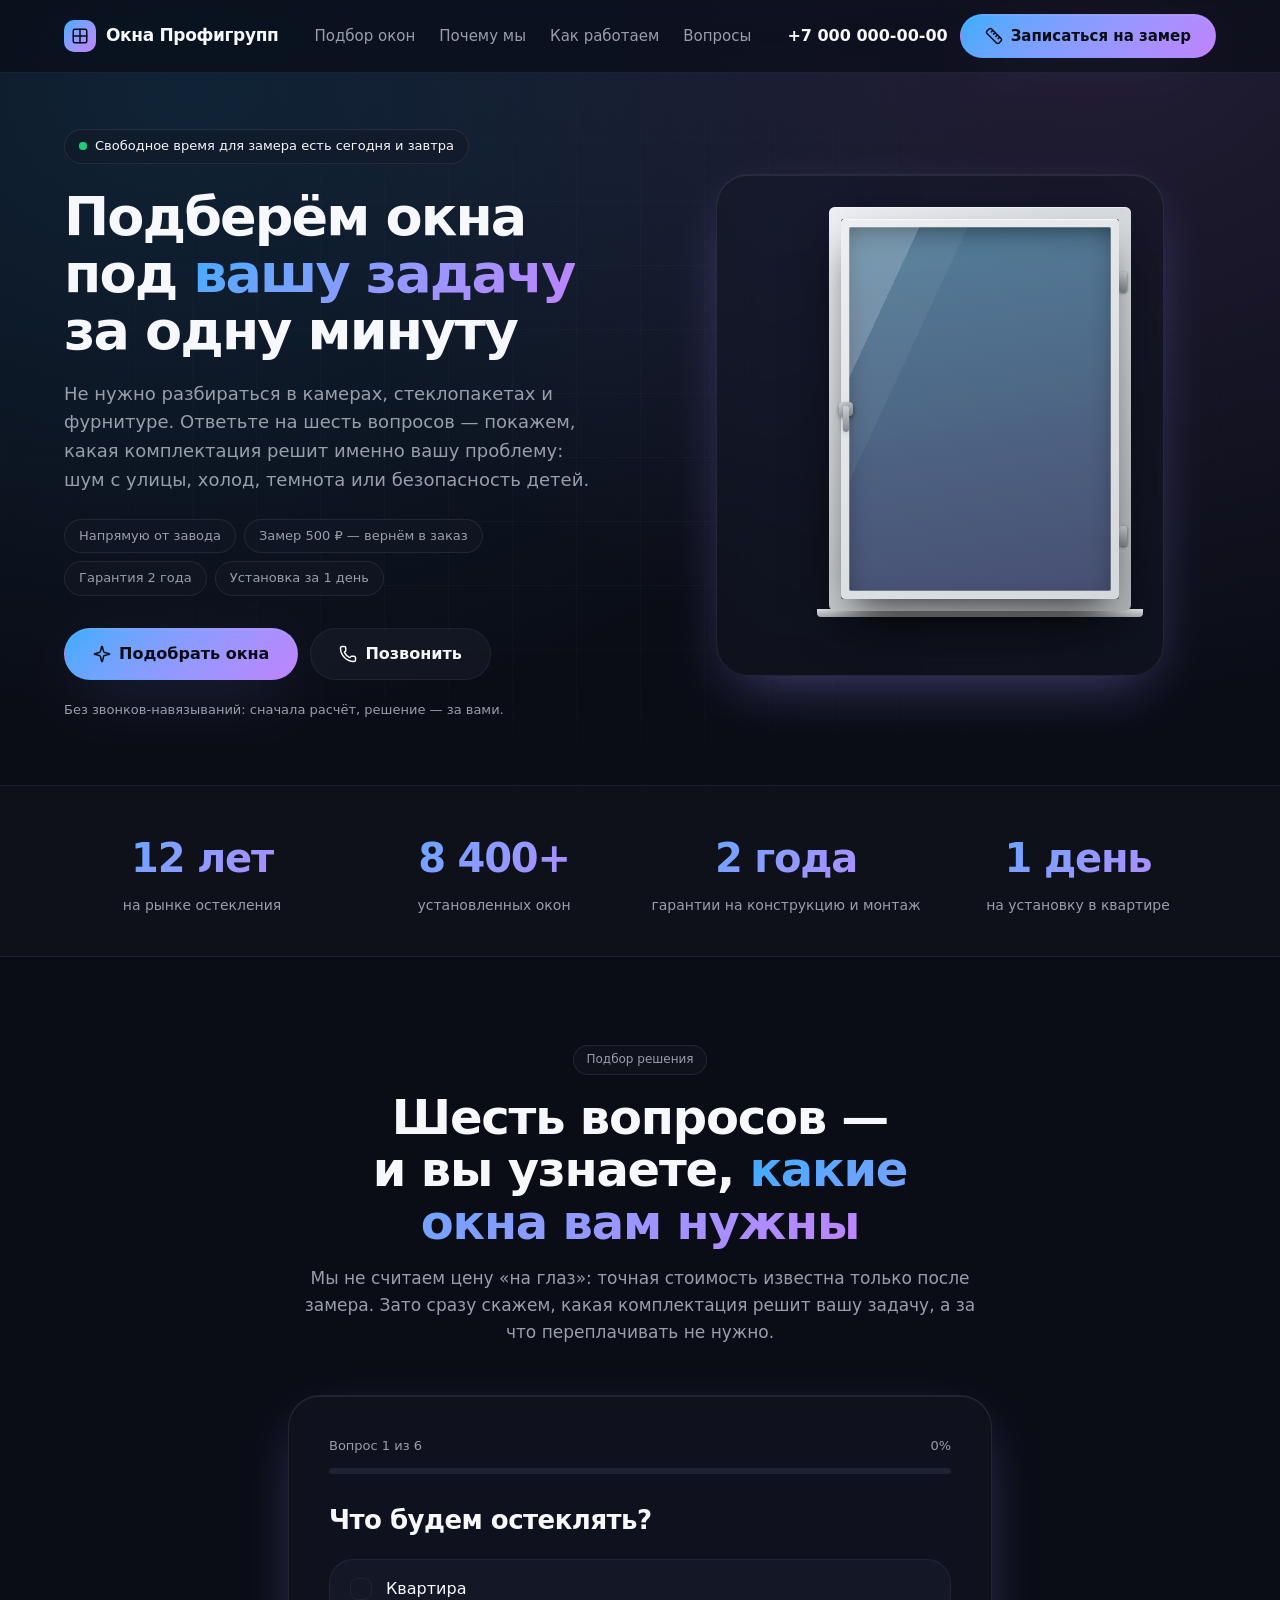
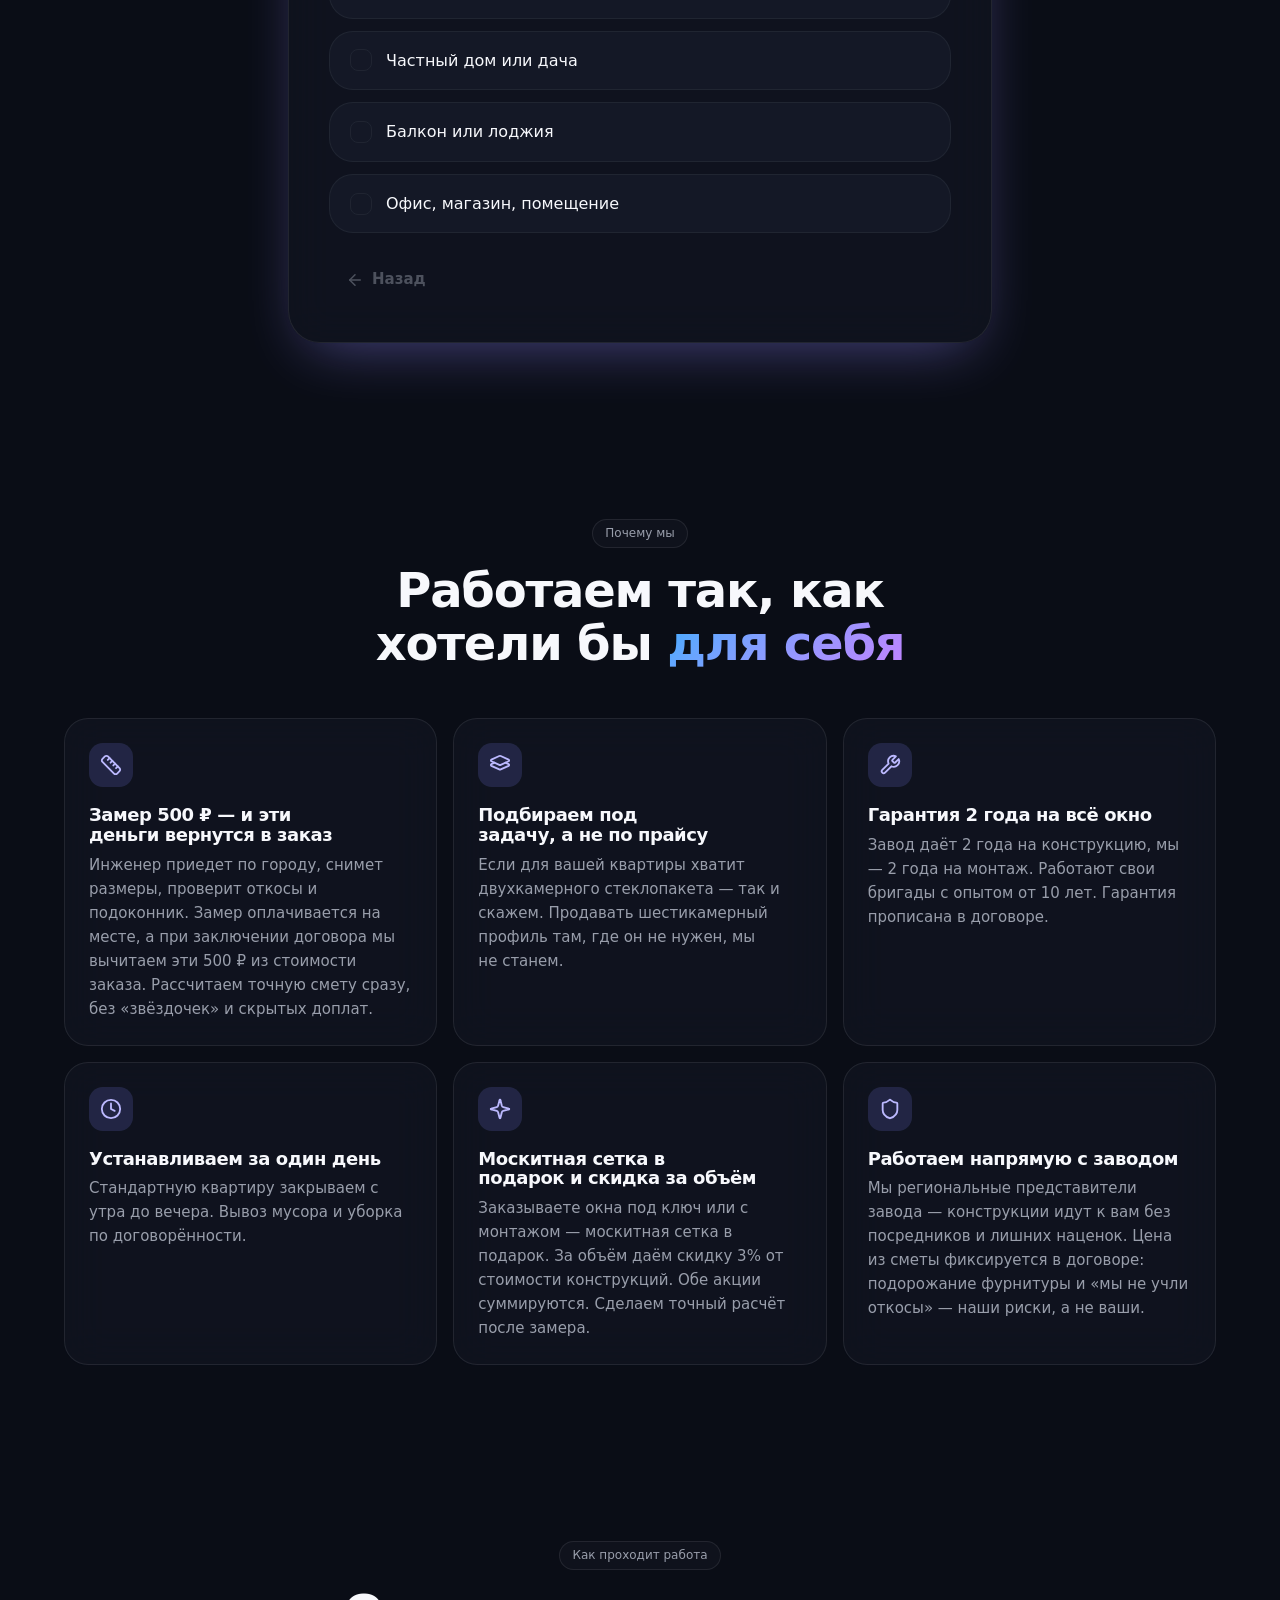
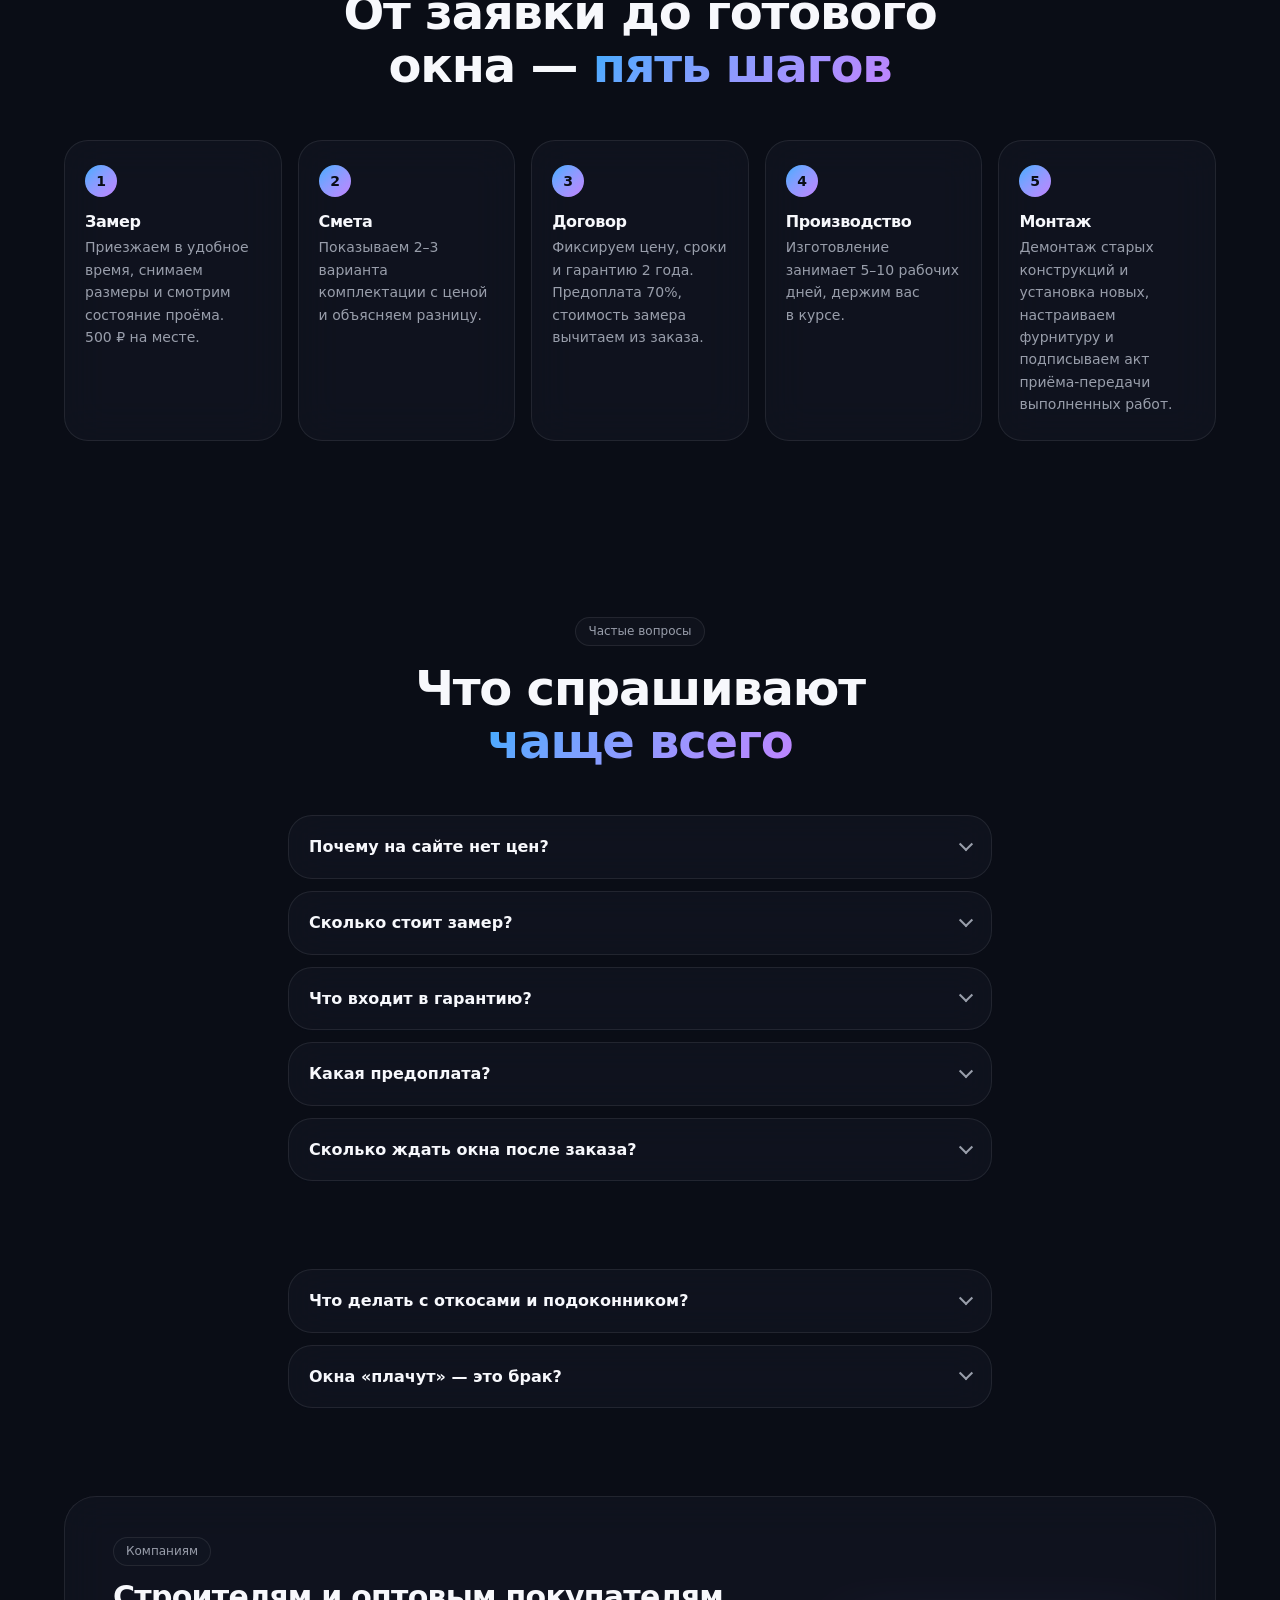
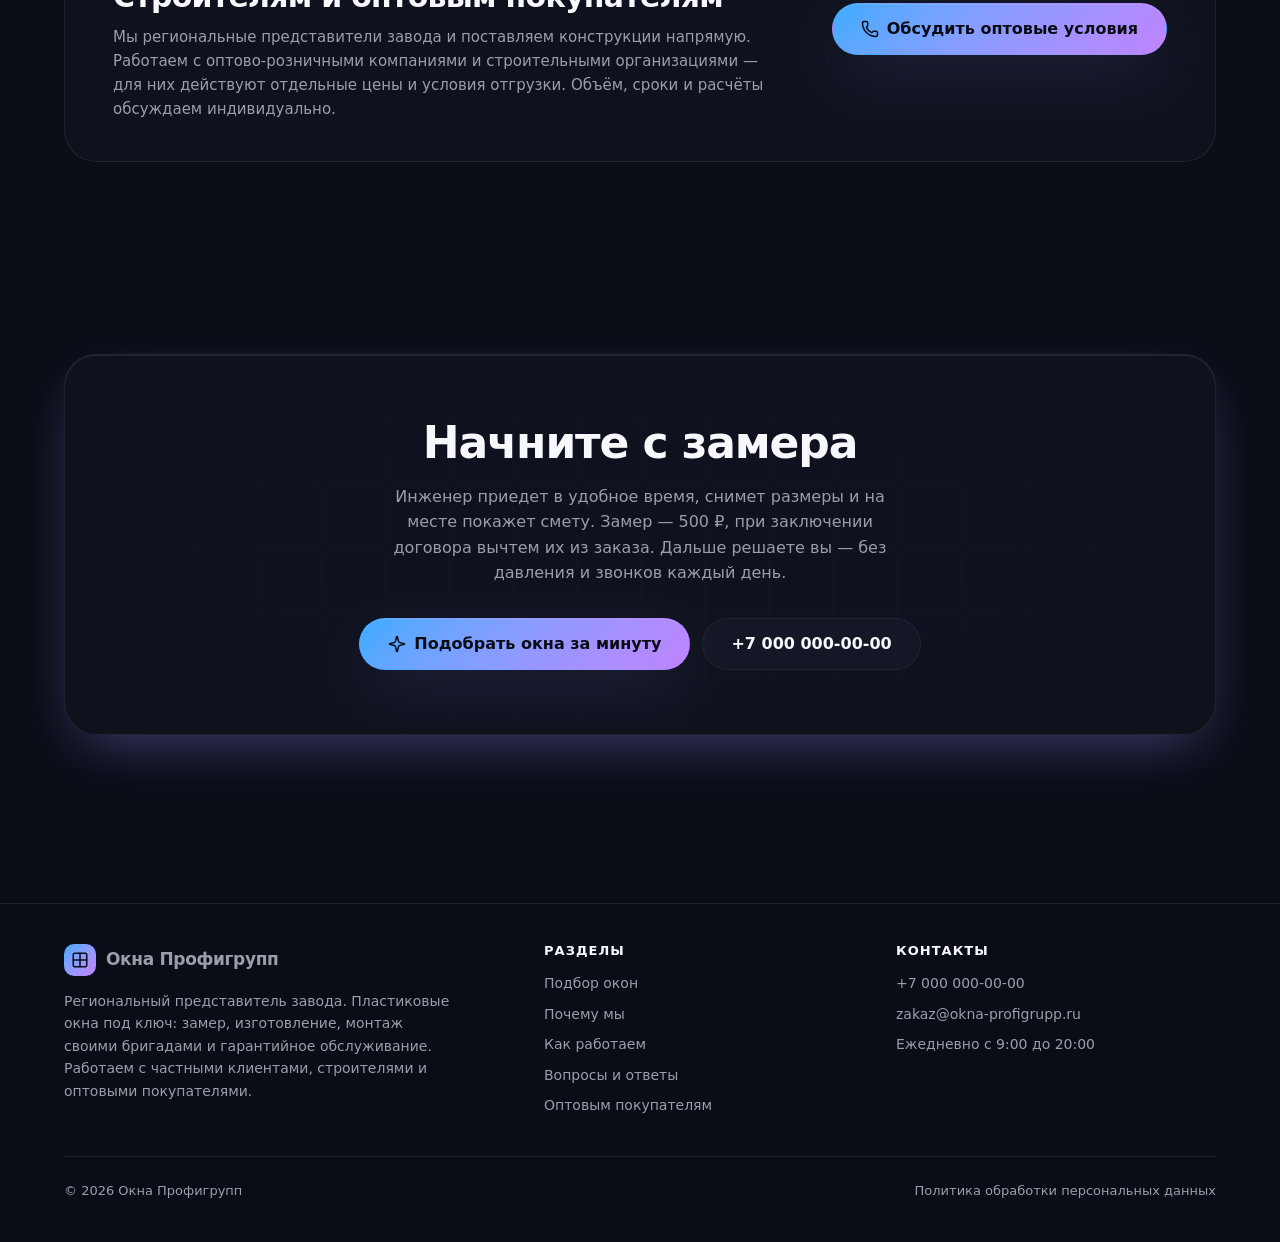
==== commit 5d46914f: "Шаг «Монтаж»: демонтаж старых конструкций и акт приёмки Формулировка владельца вместо гарантийного т" ====
--- a/index.html
+++ b/index.html
@@ -324,7 +324,7 @@
         </li>
         <li class="step glass reveal">
           <h3>Монтаж</h3>
-          <p>Ставим за день, настраиваем фурнитуру и отдаём гарантийный талон.</p>
+          <p>Демонтаж старых конструкций и установка новых, настраиваем фурнитуру и подписываем акт приёма-передачи выполненных работ.</p>
         </li>
       </ol>
     </div>
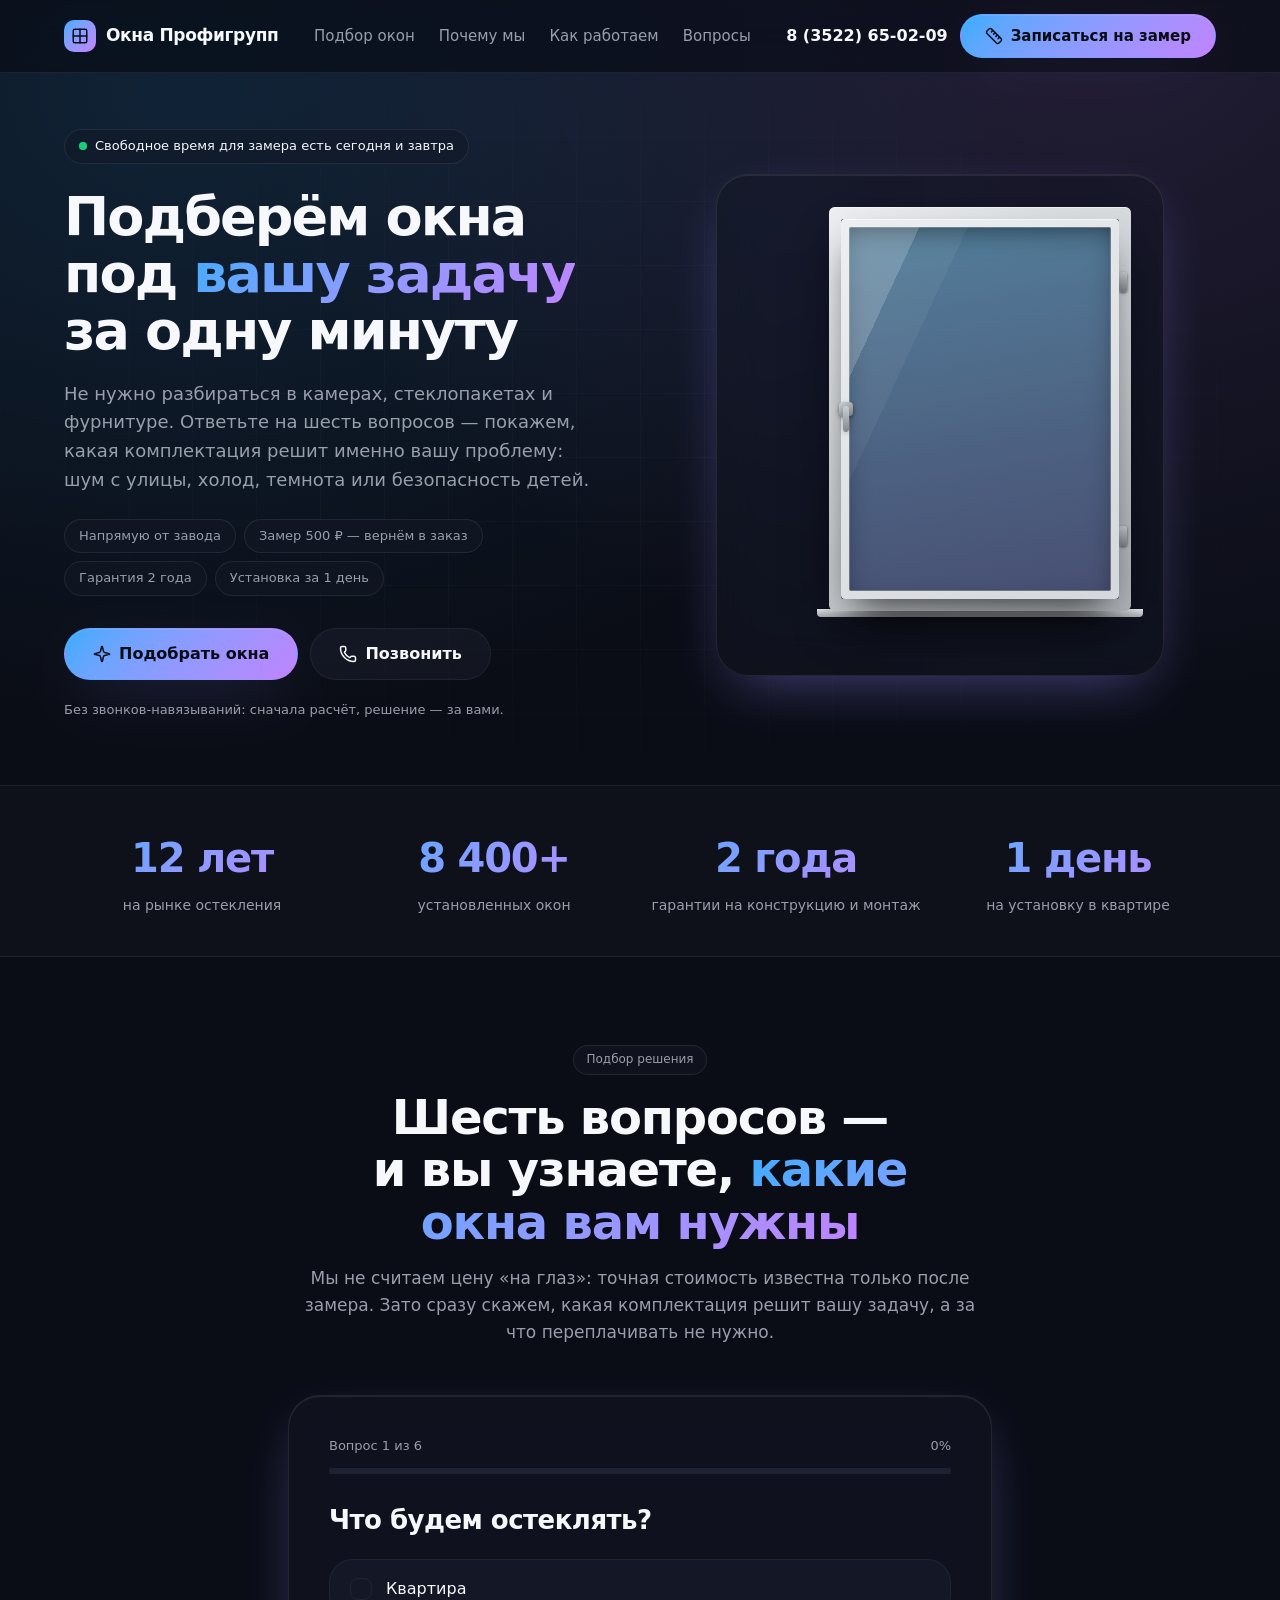
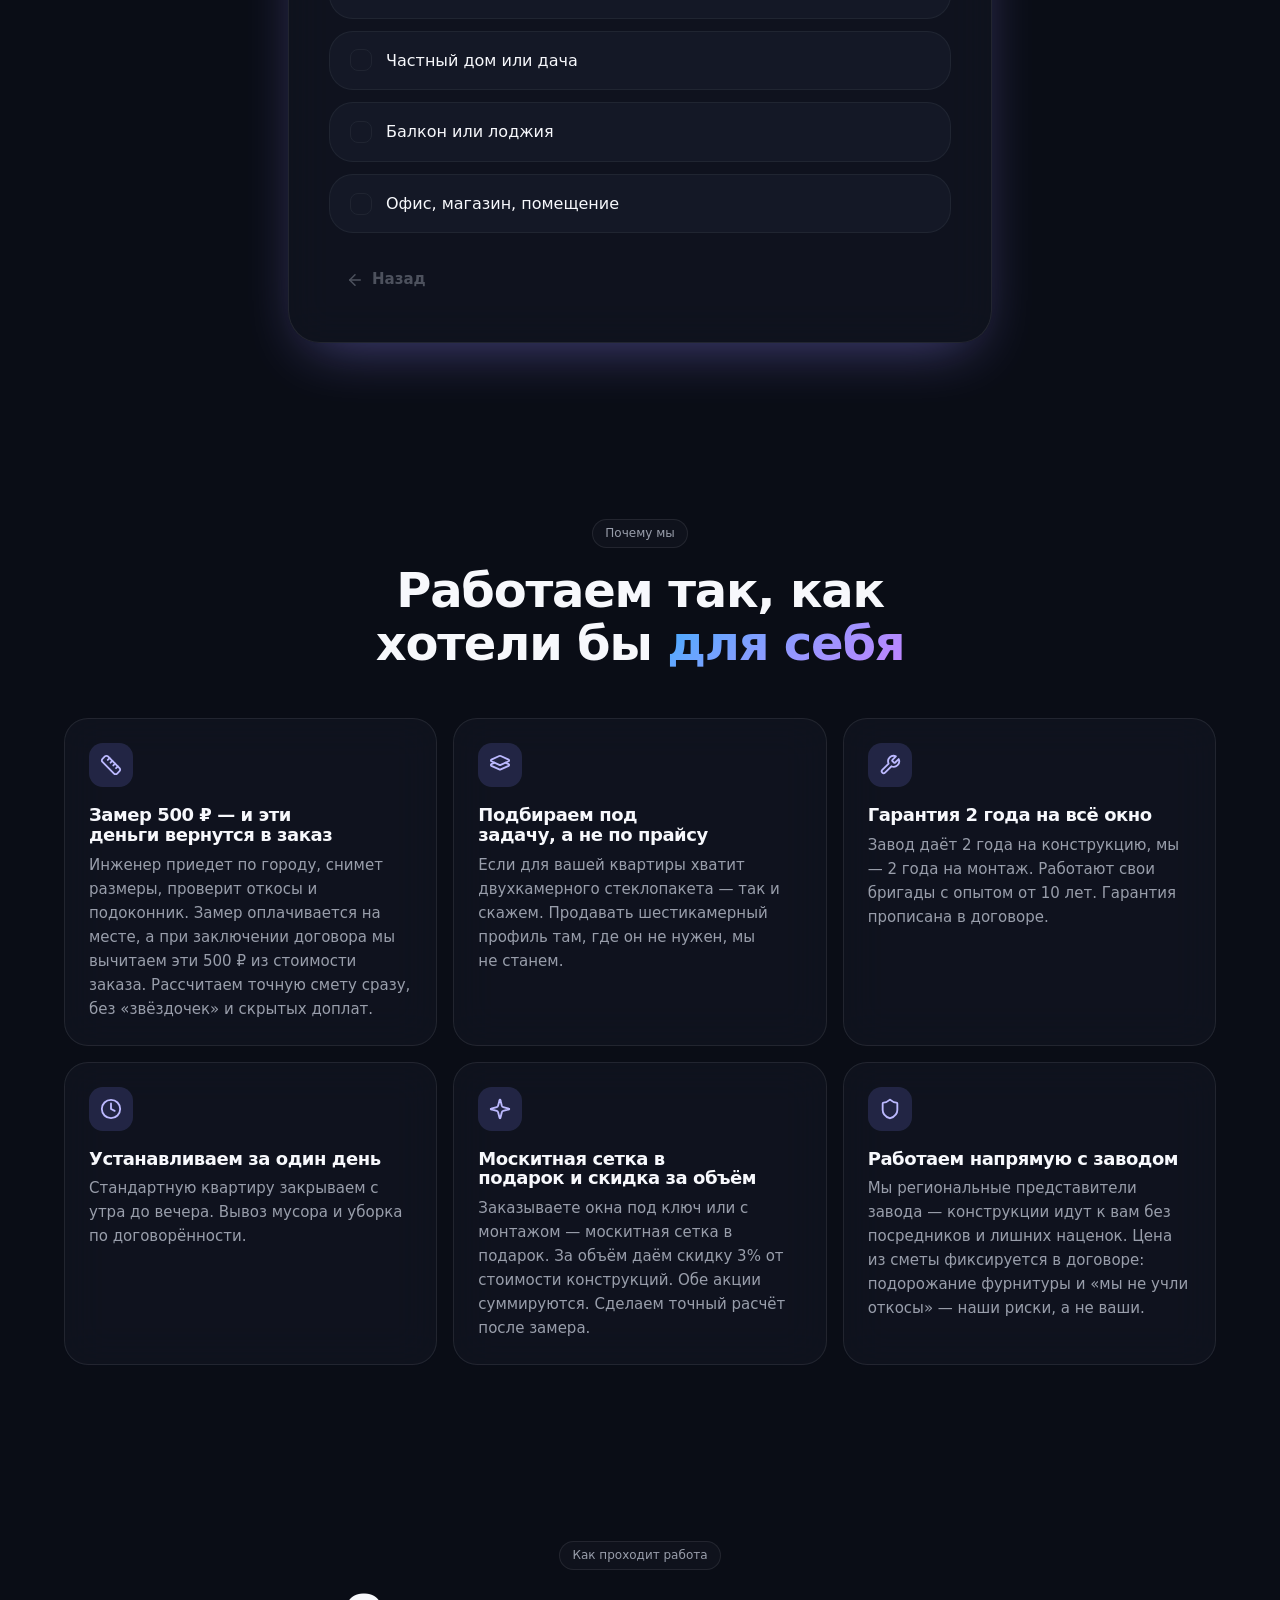
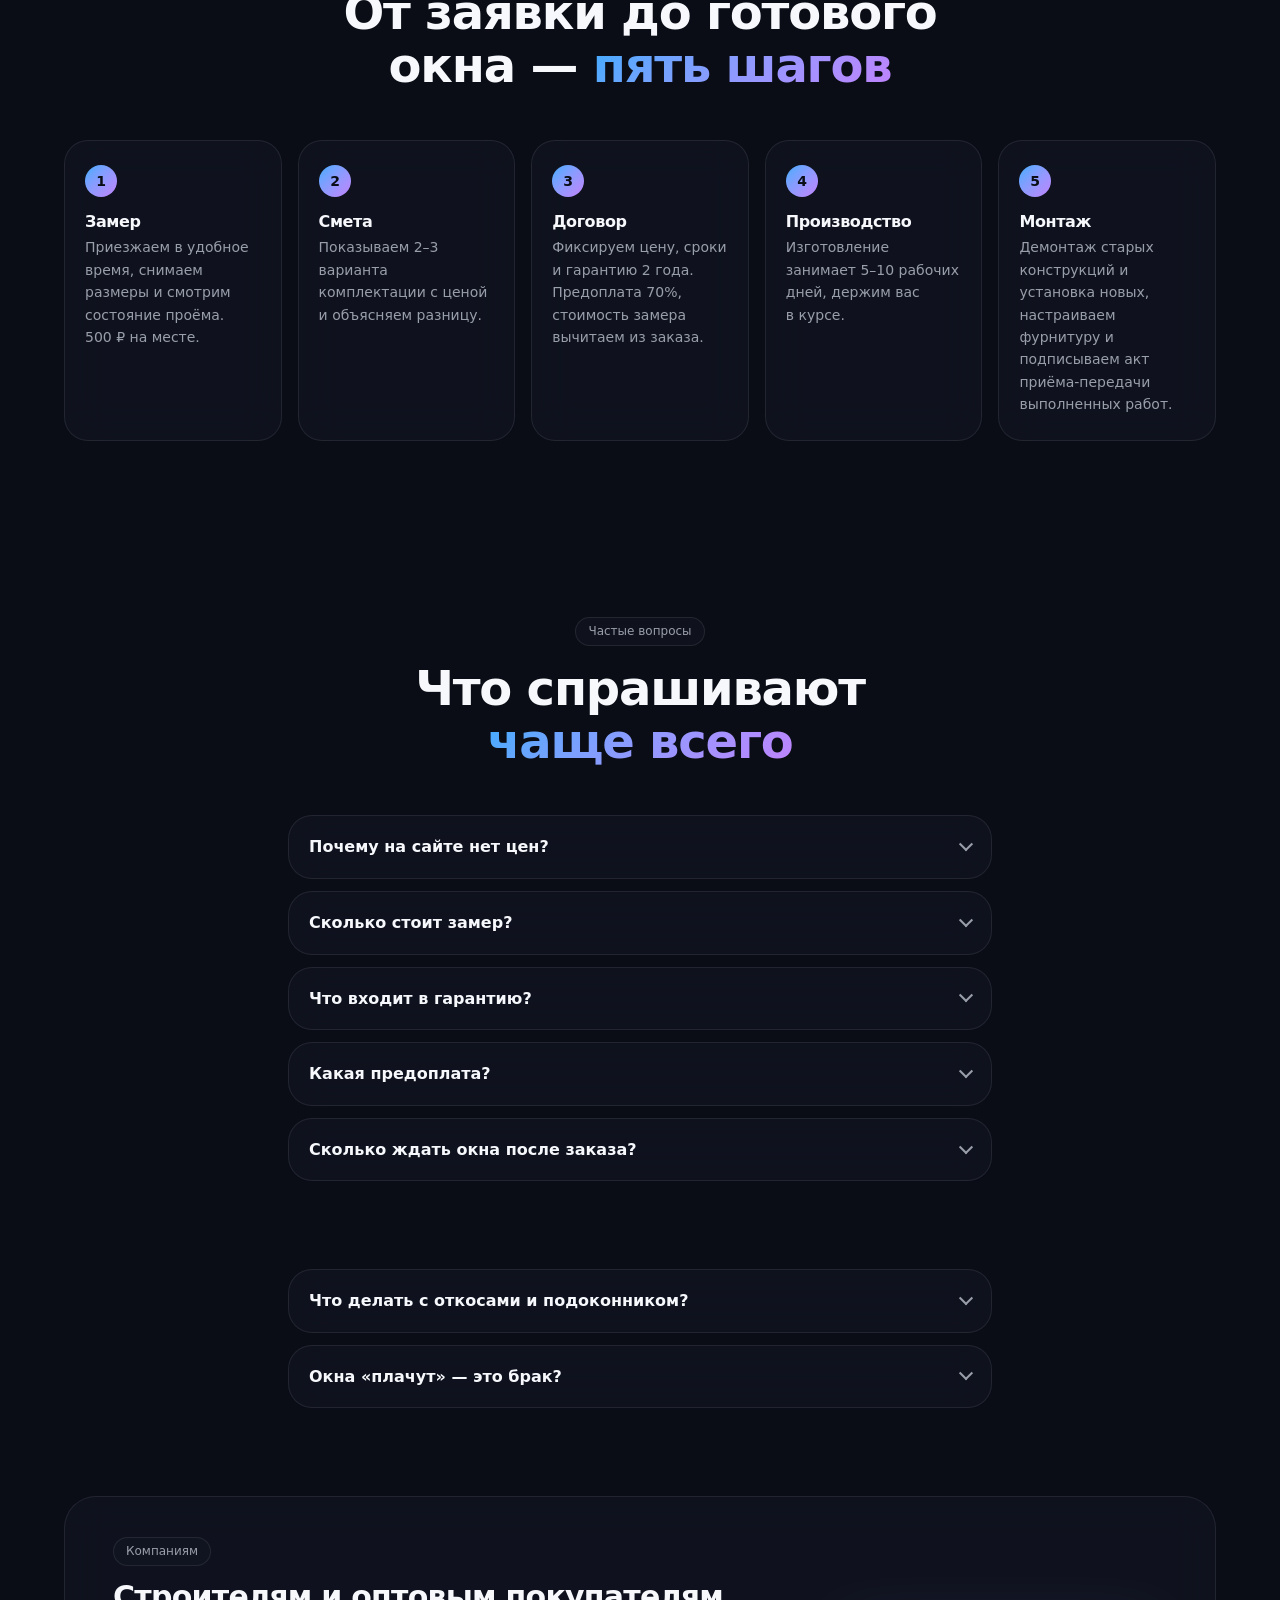
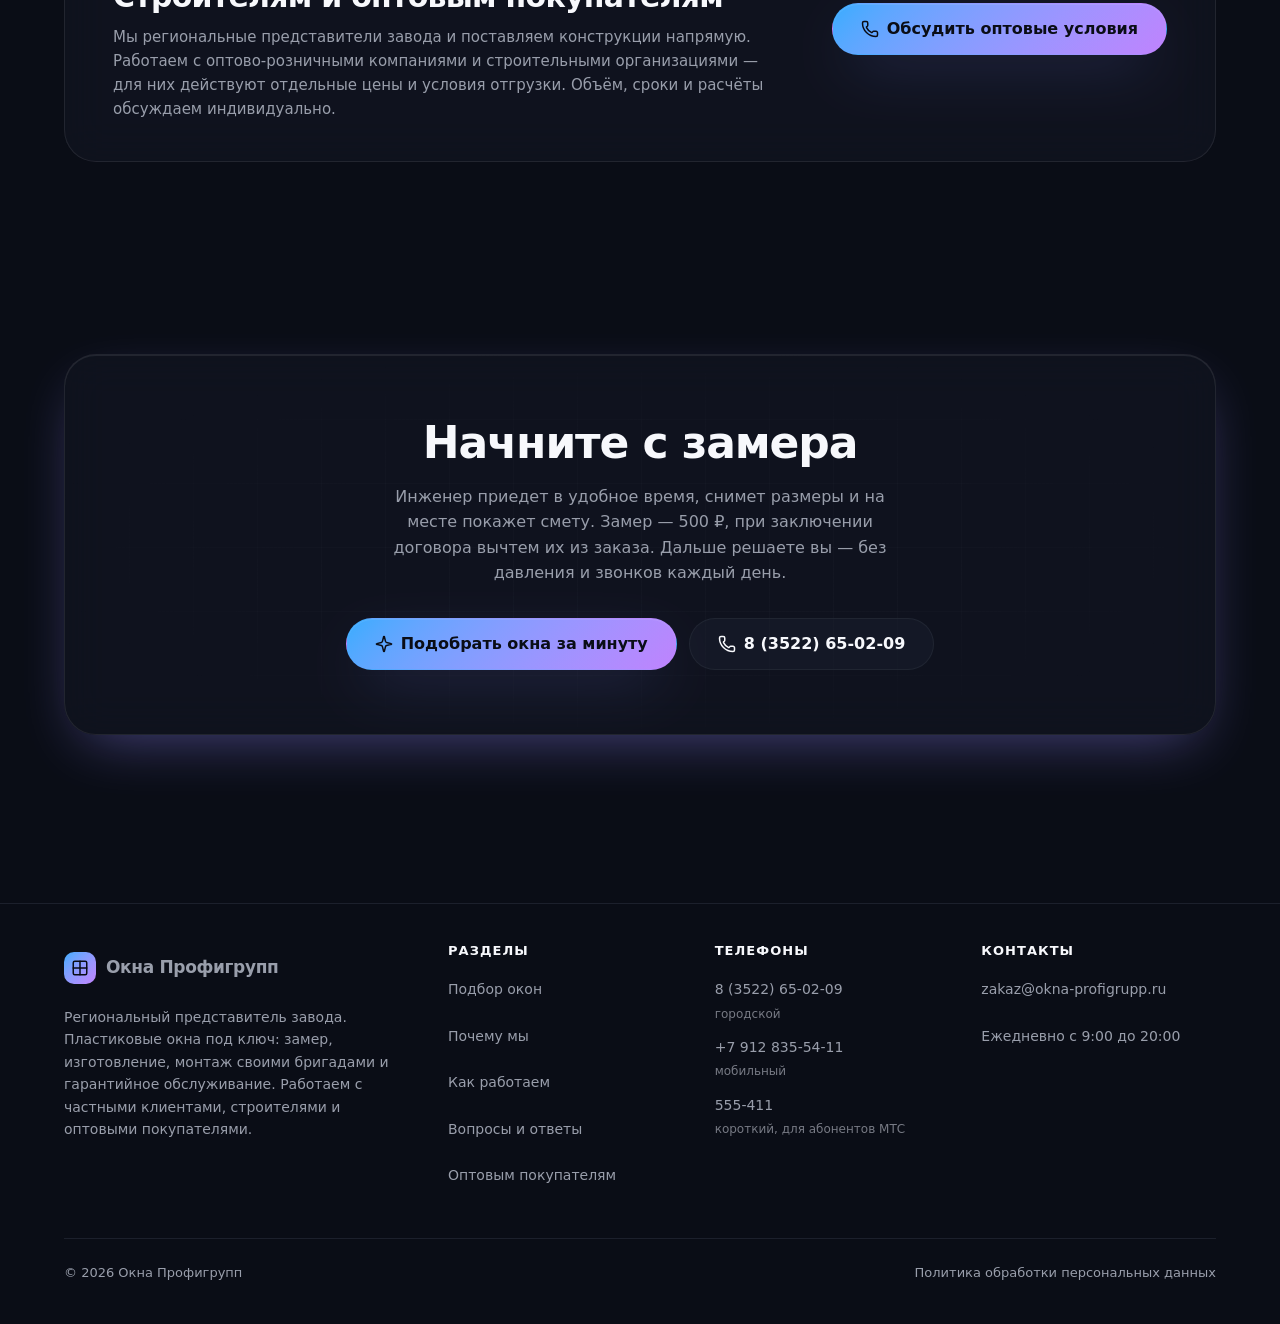
==== commit ce0e942e: "Настоящие телефоны компании вместо заглушки Вместо одного номера в настройках теперь список: городск" ====
--- a/index.html
+++ b/index.html
@@ -101,7 +101,7 @@
     </nav>
 
     <div class="header-actions">
-      <a class="header-phone link-underline" href="tel:+70000000000" data-role="phone-link">+7 000 000-00-00</a>
+      <a class="header-phone link-underline" href="tel:+73522650209" data-role="phone-link">8 (3522) 65-02-09</a>
       <a class="btn btn-primary header-cta" href="#quiz">
         <svg class="btn-icon" aria-hidden="true"><use href="#i-ruler"></use></svg>
         Записаться на замер
@@ -143,7 +143,7 @@
               <svg class="btn-icon" aria-hidden="true"><use href="#i-sparkles"></use></svg>
               Подобрать окна
             </a>
-            <a class="btn btn-outline btn-lg" href="tel:+70000000000" data-role="phone-link">
+            <a class="btn btn-outline btn-lg" href="tel:+73522650209" data-role="phone-link">
               <svg class="btn-icon" aria-hidden="true"><use href="#i-phone"></use></svg>
               Позвонить
             </a>
@@ -241,7 +241,7 @@
             <p class="quiz-question">Для подбора нужен включённый JavaScript</p>
             <p class="quiz-hint">
               Ничего страшного — позвоните нам, и мы подберём окна по телефону:
-              <a class="link-underline" href="tel:+70000000000">+7 000 000-00-00</a>
+              <a class="link-underline" href="tel:+73522650209">8 (3522) 65-02-09</a>
             </p>
           </noscript>
         </div>
@@ -397,7 +397,7 @@
           </p>
         </div>
         <div class="b2b-action">
-          <a class="btn btn-primary btn-lg" href="tel:+70000000000" data-role="phone-link">
+          <a class="btn btn-primary btn-lg" href="tel:+73522650209" data-role="phone-link">
             <svg class="btn-icon" aria-hidden="true"><use href="#i-phone"></use></svg>
             Обсудить оптовые условия
           </a>
@@ -419,9 +419,9 @@
               <svg class="btn-icon" aria-hidden="true"><use href="#i-sparkles"></use></svg>
               Подобрать окна за минуту
             </a>
-            <a class="btn btn-outline btn-lg" href="tel:+70000000000" data-role="phone-link">
+            <a class="btn btn-outline btn-lg" href="tel:+73522650209" data-role="phone-link">
               <svg class="btn-icon" aria-hidden="true"><use href="#i-phone"></use></svg>
-              +7 000 000-00-00
+              8 (3522) 65-02-09
             </a>
           </div>
         </div>
@@ -459,9 +459,17 @@
       </div>
 
       <div class="footer-col">
+        <h3>Телефоны</h3>
+        <ul data-role="phone-list">
+          <li><a class="link-underline" href="tel:+73522650209">8 (3522) 65-02-09</a><span class="phone-note">городской</span></li>
+          <li><a class="link-underline" href="tel:+79128355411">+7 912 835-54-11</a><span class="phone-note">мобильный</span></li>
+          <li><a class="link-underline" href="tel:555411">555-411</a><span class="phone-note">короткий, для абонентов МТС</span></li>
+        </ul>
+      </div>
+
+      <div class="footer-col">
         <h3>Контакты</h3>
         <ul>
-          <li><a class="link-underline" href="tel:+70000000000" data-role="phone-link">+7 000 000-00-00</a></li>
           <li><a class="link-underline" href="mailto:zakaz@okna-profigrupp.ru" data-role="email-link">zakaz@okna-profigrupp.ru</a></li>
           <li>Ежедневно с 9:00 до 20:00</li>
         </ul>
--- a/styles.css
+++ b/styles.css
@@ -173,6 +173,13 @@
   position: relative;
 }
 
+/* Невидимый запас вокруг ссылки: пальцем попасть легко, вид не меняется */
+.link-underline::before {
+  content: "";
+  position: absolute;
+  inset: -0.625rem -0.375rem;
+}
+
 .link-underline::after {
   content: "";
   position: absolute;
@@ -389,6 +396,8 @@
   display: inline-flex;
   align-items: center;
   gap: 0.625rem;
+  /* Вертикальный запас, чтобы по логотипу было удобно попадать пальцем */
+  padding-block: 0.5rem;
   font-weight: 700;
   font-size: 1.0625rem;
   letter-spacing: -0.02em;
@@ -799,6 +808,38 @@
 
   .window-mode-still {
     opacity: 1;
+  }
+}
+
+/* Телефон в альбомной ориентации: высота экрана маленькая,
+   поэтому ужимаем первый экран, чтобы кнопка не уезжала за него. */
+@media (orientation: landscape) and (max-height: 520px) {
+  .hero .container {
+    padding-top: 1.25rem;
+    padding-bottom: 1.75rem;
+  }
+
+  .hero h1 {
+    margin-top: 0.875rem;
+    font-size: clamp(1.5rem, 3.6vw, 2.125rem);
+  }
+
+  .hero-sub {
+    margin-top: 0.75rem;
+    font-size: 0.9375rem;
+  }
+
+  .hero-chips,
+  .hero-actions {
+    margin-top: 1rem;
+  }
+
+  .hero-note {
+    margin-top: 0.75rem;
+  }
+
+  .section {
+    padding-block: 2.5rem;
   }
 }
 
@@ -1155,11 +1196,24 @@
 }
 
 .consent input {
-  margin-top: 0.1875rem;
-  width: 1rem;
-  height: 1rem;
+  margin-top: 0.125rem;
+  width: 1.25rem;
+  height: 1.25rem;
   flex: none;
   accent-color: oklch(0.7 0.18 280);
+  cursor: pointer;
+}
+
+/* Подсказка, почему кнопка отправки пока недоступна */
+.consent-hint {
+  margin-top: -0.375rem;
+  font-size: 0.8125rem;
+  color: var(--muted-foreground);
+  text-align: center;
+}
+
+.consent-hint[hidden] {
+  display: none;
 }
 
 .consent a {
@@ -1452,9 +1506,16 @@
   gap: 2rem;
 }
 
-@media (min-width: 768px) {
+@media (min-width: 600px) {
   .footer-grid {
-    grid-template-columns: 1.4fr 1fr 1fr;
+    grid-template-columns: repeat(2, minmax(0, 1fr));
+  }
+}
+
+/* Четыре блока в ряд помещаются только на широком экране */
+@media (min-width: 1024px) {
+  .footer-grid {
+    grid-template-columns: minmax(0, 1.5fr) repeat(3, minmax(0, 1fr));
   }
 }
 
@@ -1467,11 +1528,38 @@
 }
 
 .footer-col ul {
-  margin-top: 0.875rem;
+  margin-top: 0.5rem;
   padding: 0;
   list-style: none;
   display: grid;
-  gap: 0.5rem;
+  gap: 0;
+}
+
+/* Ссылки идут столбиком, поэтому запас делаем настоящим отступом:
+   невидимая зона от .link-underline тут накладывалась бы на соседей. */
+.footer-col ul a {
+  display: inline-block;
+  padding-block: 0.75rem;
+}
+
+.footer-col ul a.link-underline::before {
+  inset: 0;
+}
+
+.footer-col ul a.link-underline::after {
+  bottom: 0.625rem;
+}
+
+.footer-col ul li:not(:has(a)) {
+  padding-block: 0.75rem;
+}
+
+/* Пометка возле номера: городской, мобильный, короткий */
+.phone-note {
+  display: block;
+  margin-top: -0.5rem;
+  font-size: 0.75rem;
+  color: oklch(0.58 0.015 270);
 }
 
 .footer-col a:hover {
@@ -1504,6 +1592,14 @@
   display: block;
 }
 
+/* Пока плавающая кнопка на экране, подвалу нужен запас снизу —
+   иначе она закрывает копирайт и ссылку на политику. */
+@media (max-width: 767px) {
+  .site-footer {
+    padding-bottom: 5.5rem;
+  }
+}
+
 @media (min-width: 768px) {
   .sticky-cta {
     display: none !important;
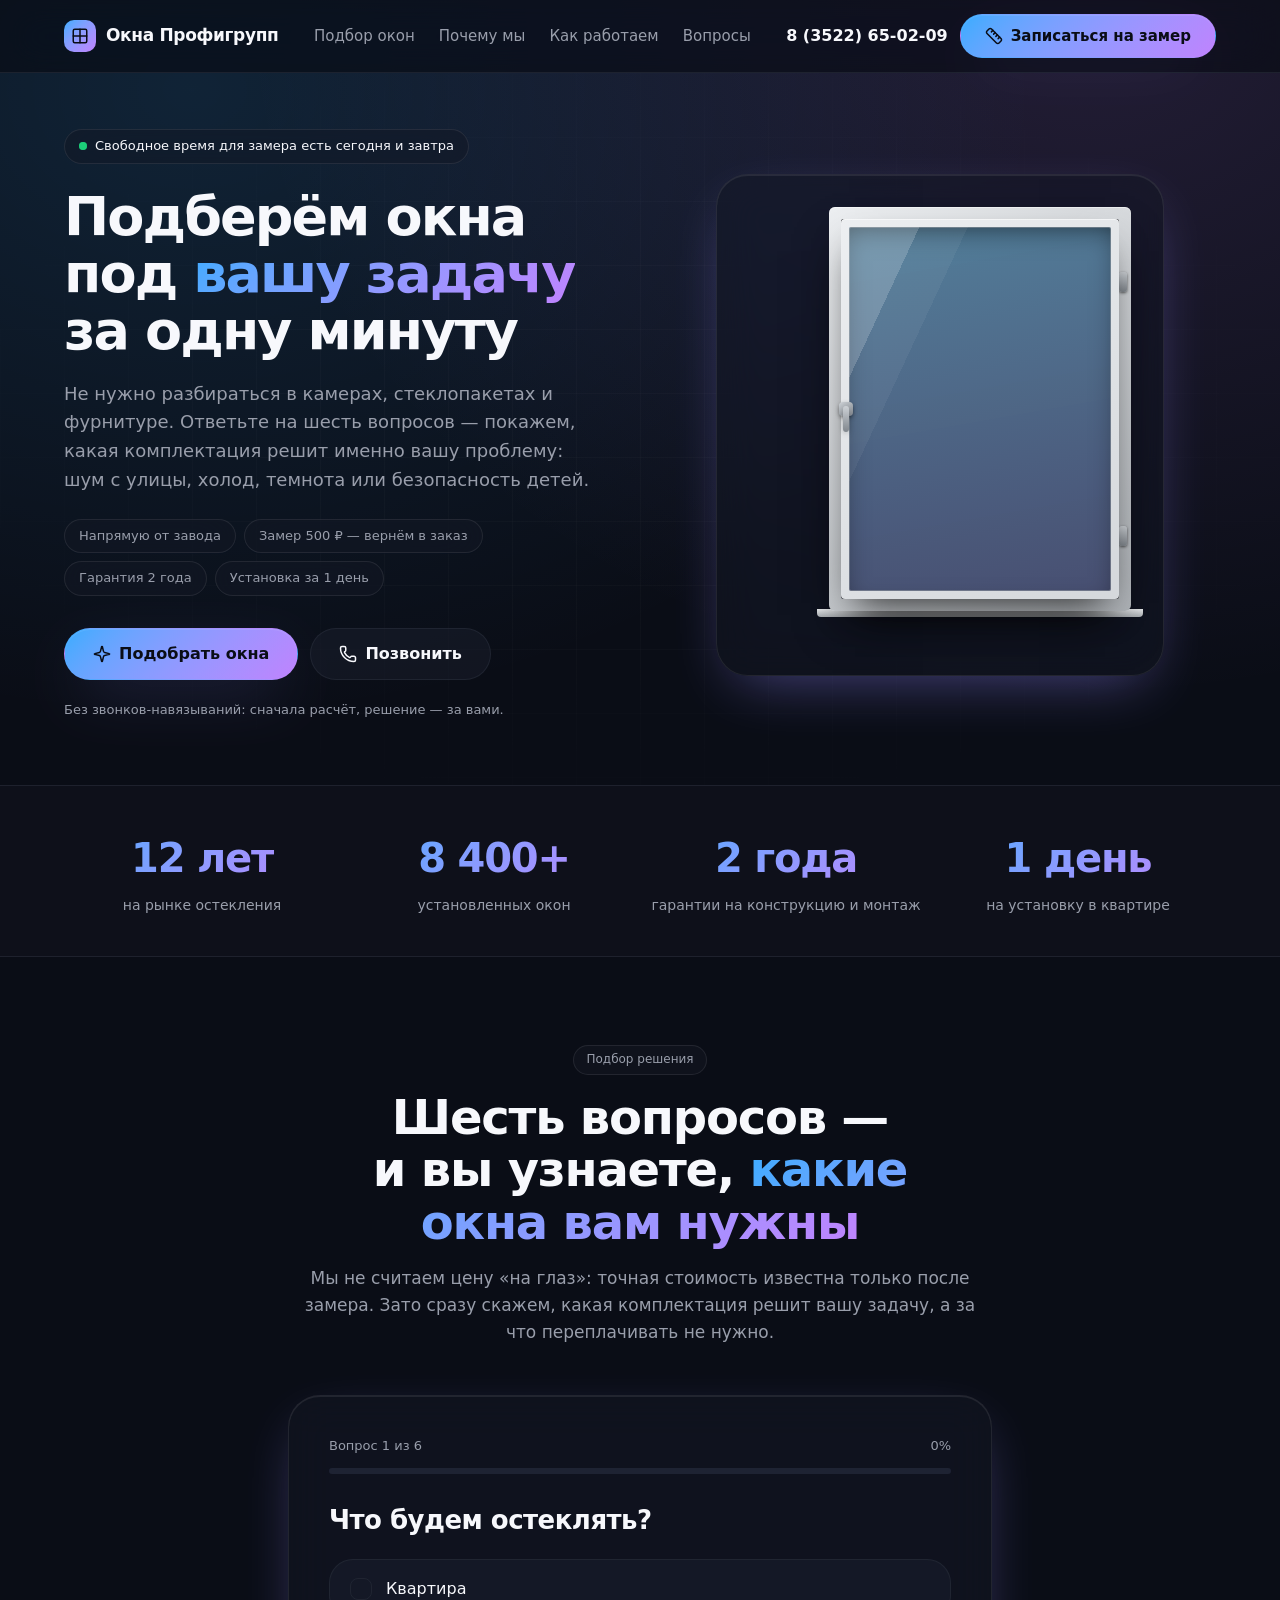
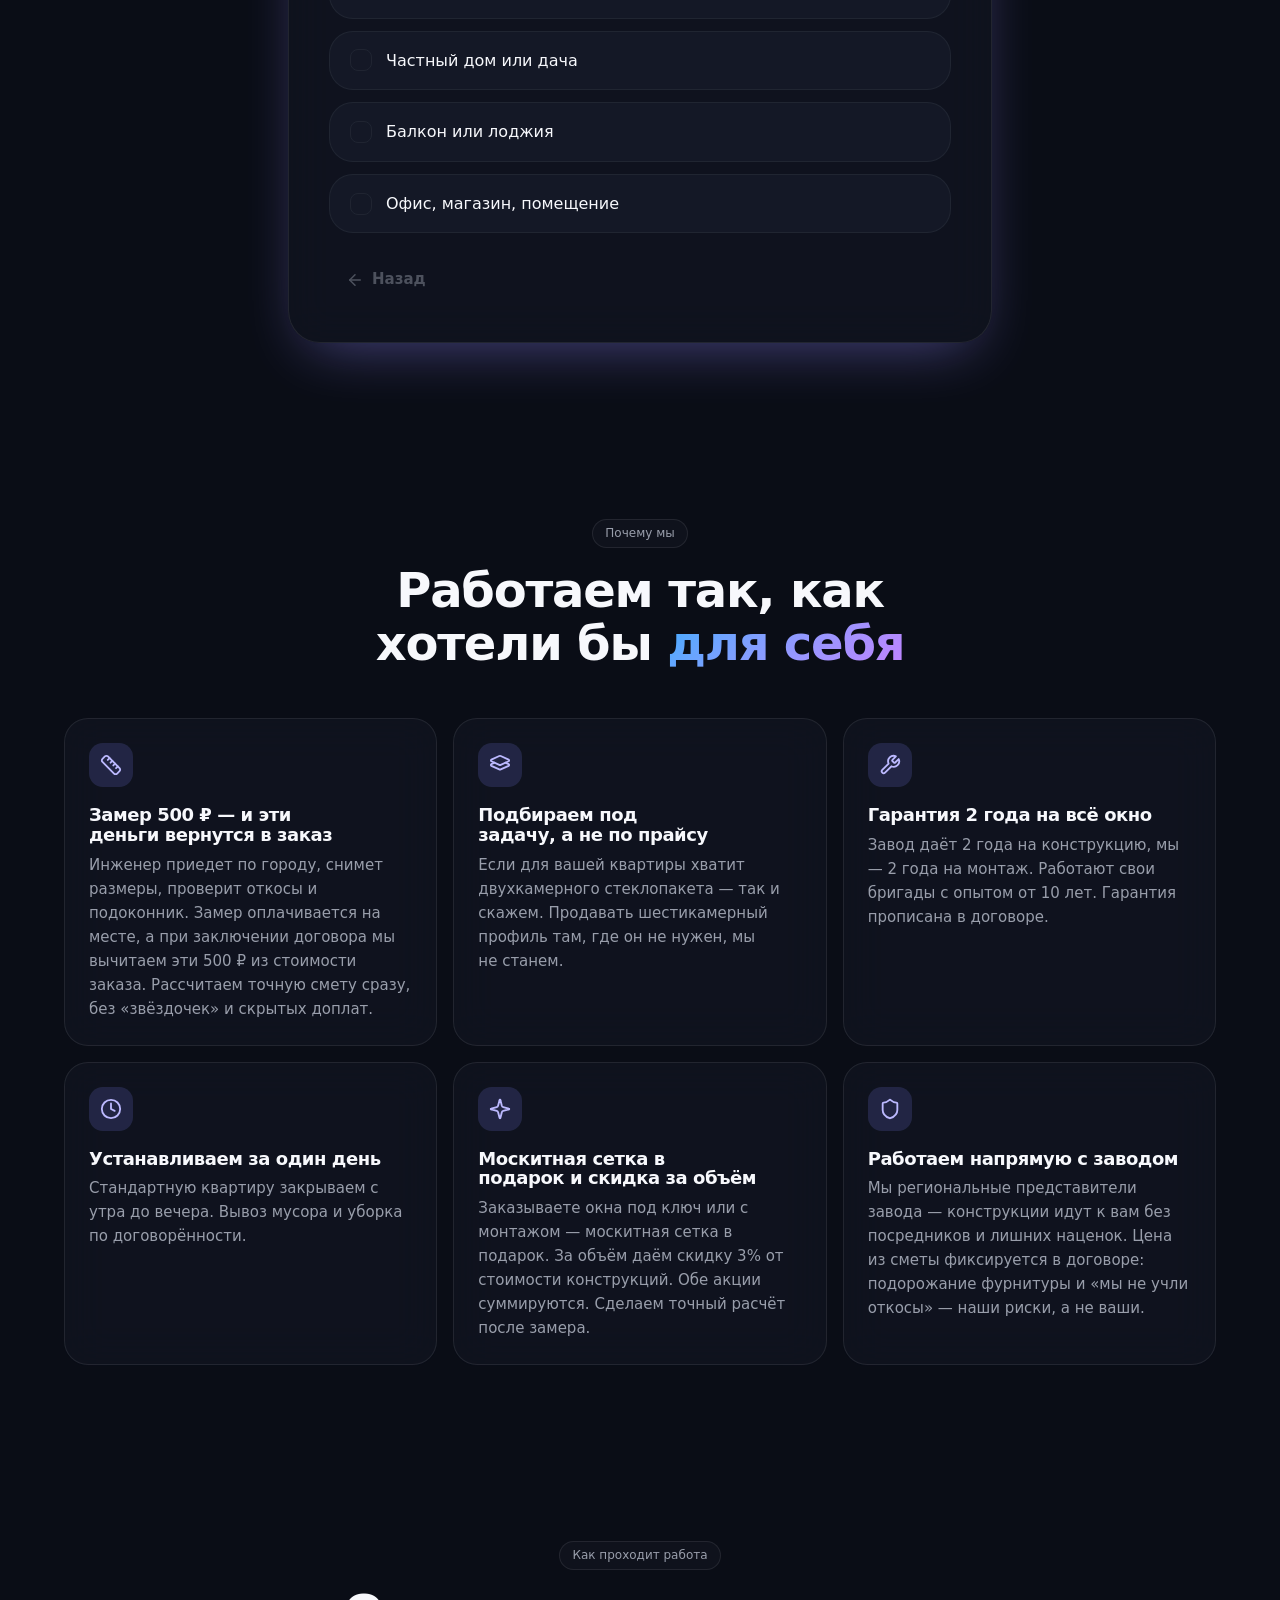
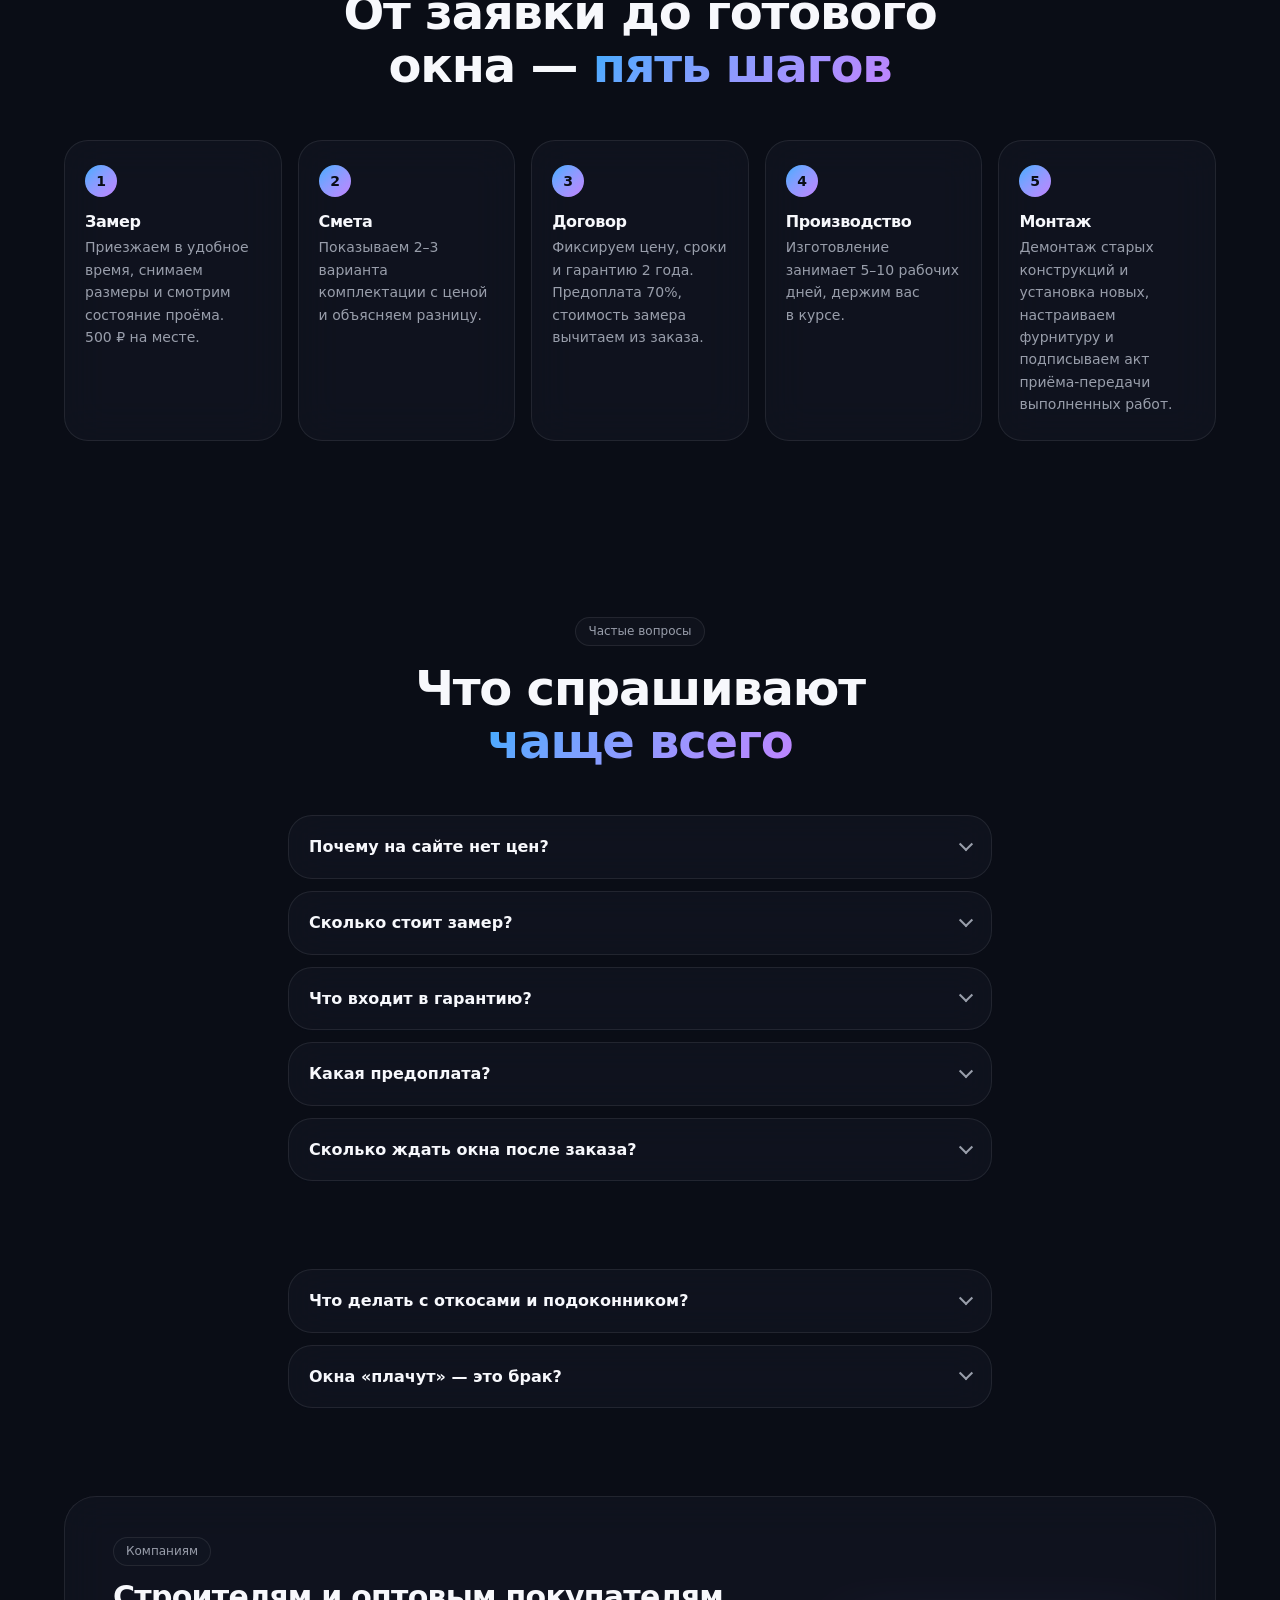
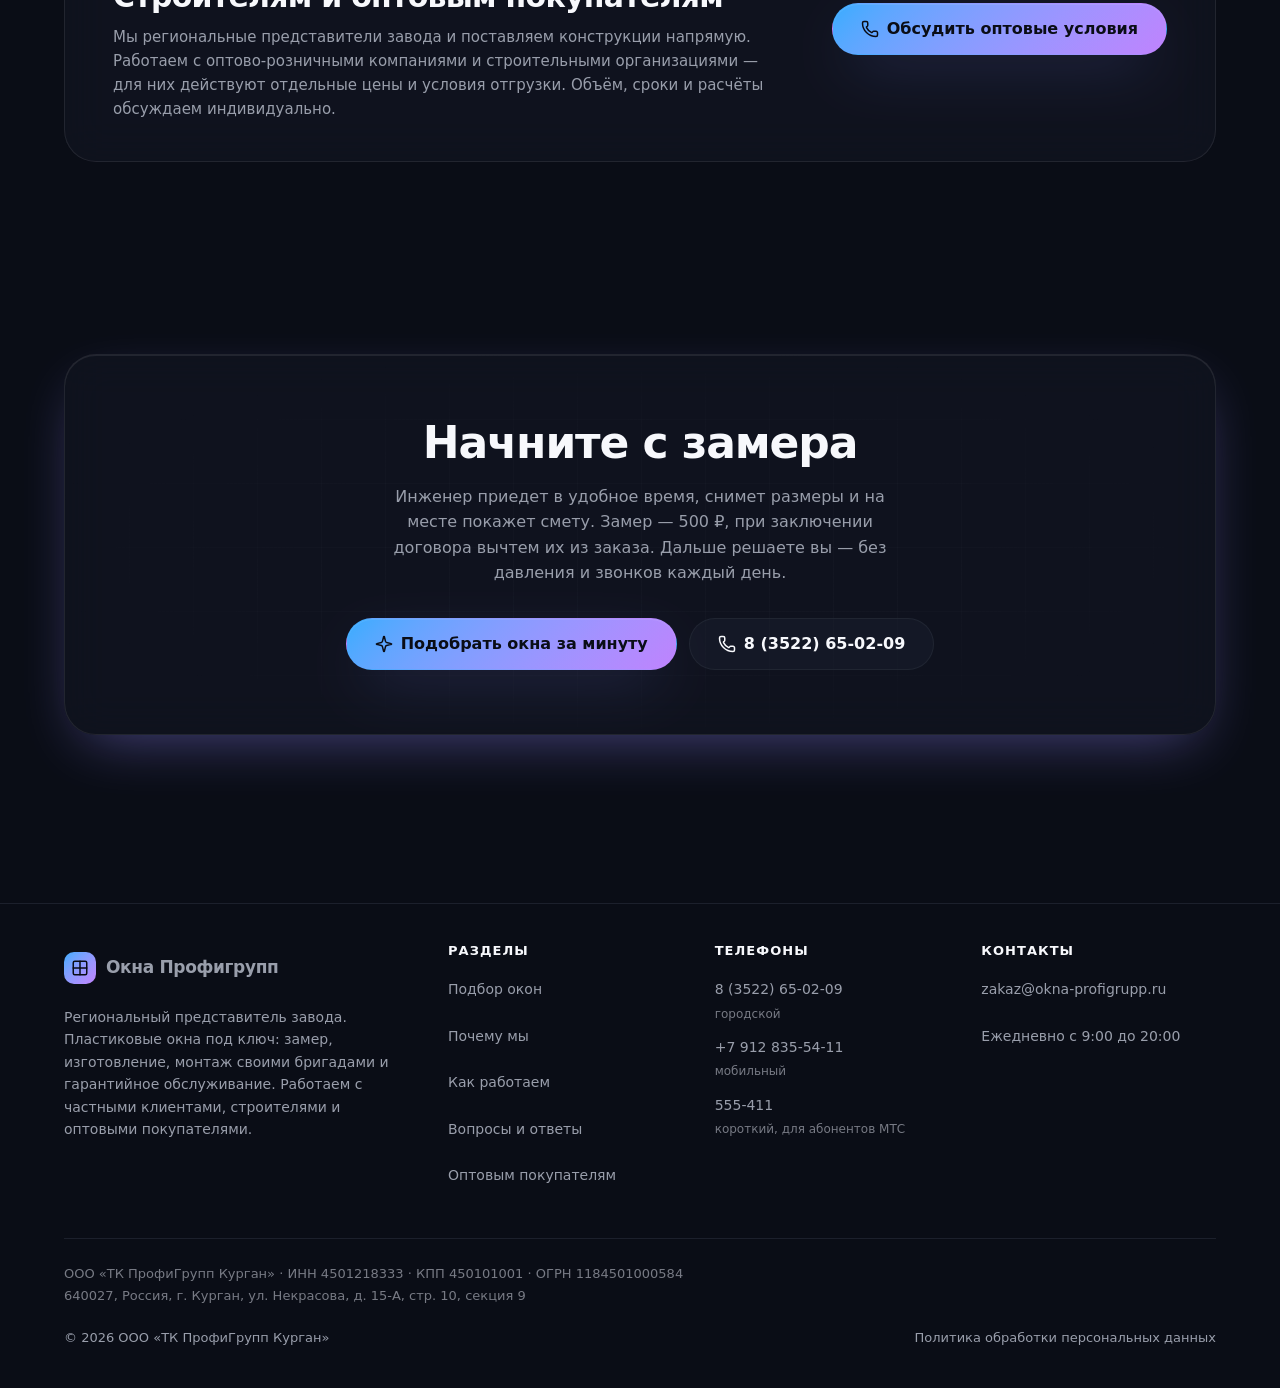
==== commit 0c5d45b1: "Реквизиты ООО «ТК ПрофиГрупп Курган» Заполнена политика обработки персональных данных: наименование," ====
--- a/index.html
+++ b/index.html
@@ -16,6 +16,36 @@
 <meta property="og:description" content="Пройдите короткий квиз и узнайте, какая комплектация решит именно вашу задачу. Замер 500 ₽ — при заказе вычитаем из стоимости.">
 <meta property="og:url" content="https://okna-profigrupp.ru/">
 <meta property="og:locale" content="ru_RU">
+
+<!-- Разметка организации: помогает поисковикам показать адрес и телефон -->
+<script type="application/ld+json">
+{
+  "@context": "https://schema.org",
+  "@type": "LocalBusiness",
+  "name": "Окна Профигрупп",
+  "legalName": "ООО «ТК ПрофиГрупп Курган»",
+  "description": "Производство и установка пластиковых окон под ключ. Региональный представитель завода.",
+  "url": "https://okna-profigrupp.ru/",
+  "email": "zakaz@okna-profigrupp.ru",
+  "telephone": ["+73522650209", "+79128355411"],
+  "taxID": "4501218333",
+  "vatID": "4501218333",
+  "identifier": "ОГРН 1184501000584",
+  "address": {
+    "@type": "PostalAddress",
+    "addressCountry": "RU",
+    "postalCode": "640027",
+    "addressLocality": "Курган",
+    "streetAddress": "ул. Некрасова, д. 15-А, стр. 10, секция 9"
+  },
+  "openingHoursSpecification": {
+    "@type": "OpeningHoursSpecification",
+    "dayOfWeek": ["Monday", "Tuesday", "Wednesday", "Thursday", "Friday", "Saturday", "Sunday"],
+    "opens": "09:00",
+    "closes": "20:00"
+  }
+}
+</script>
 </head>
 <body>
 
@@ -476,8 +506,13 @@
       </div>
     </div>
 
+    <div class="footer-legal">
+      ООО «ТК ПрофиГрупп Курган» · ИНН 4501218333 · КПП 450101001 · ОГРН 1184501000584<br>
+      640027, Россия, г. Курган, ул. Некрасова, д. 15-А, стр. 10, секция 9
+    </div>
+
     <div class="footer-bottom">
-      <span>© <span id="year">2026</span> Окна Профигрупп</span>
+      <span>© <span id="year">2026</span> ООО «ТК ПрофиГрупп Курган»</span>
       <a class="link-underline" href="privacy.html">Политика обработки персональных данных</a>
     </div>
   </div>
--- a/styles.css
+++ b/styles.css
@@ -1566,10 +1566,18 @@
   color: var(--foreground);
 }
 
-.footer-bottom {
+/* Реквизиты юридического лица */
+.footer-legal {
   margin-top: 2.5rem;
   padding-top: 1.5rem;
   border-top: 1px solid var(--border);
+  font-size: 0.8125rem;
+  line-height: 1.7;
+  color: oklch(0.58 0.015 270);
+}
+
+.footer-bottom {
+  margin-top: 1.25rem;
   display: flex;
   flex-wrap: wrap;
   gap: 0.75rem 1.5rem;
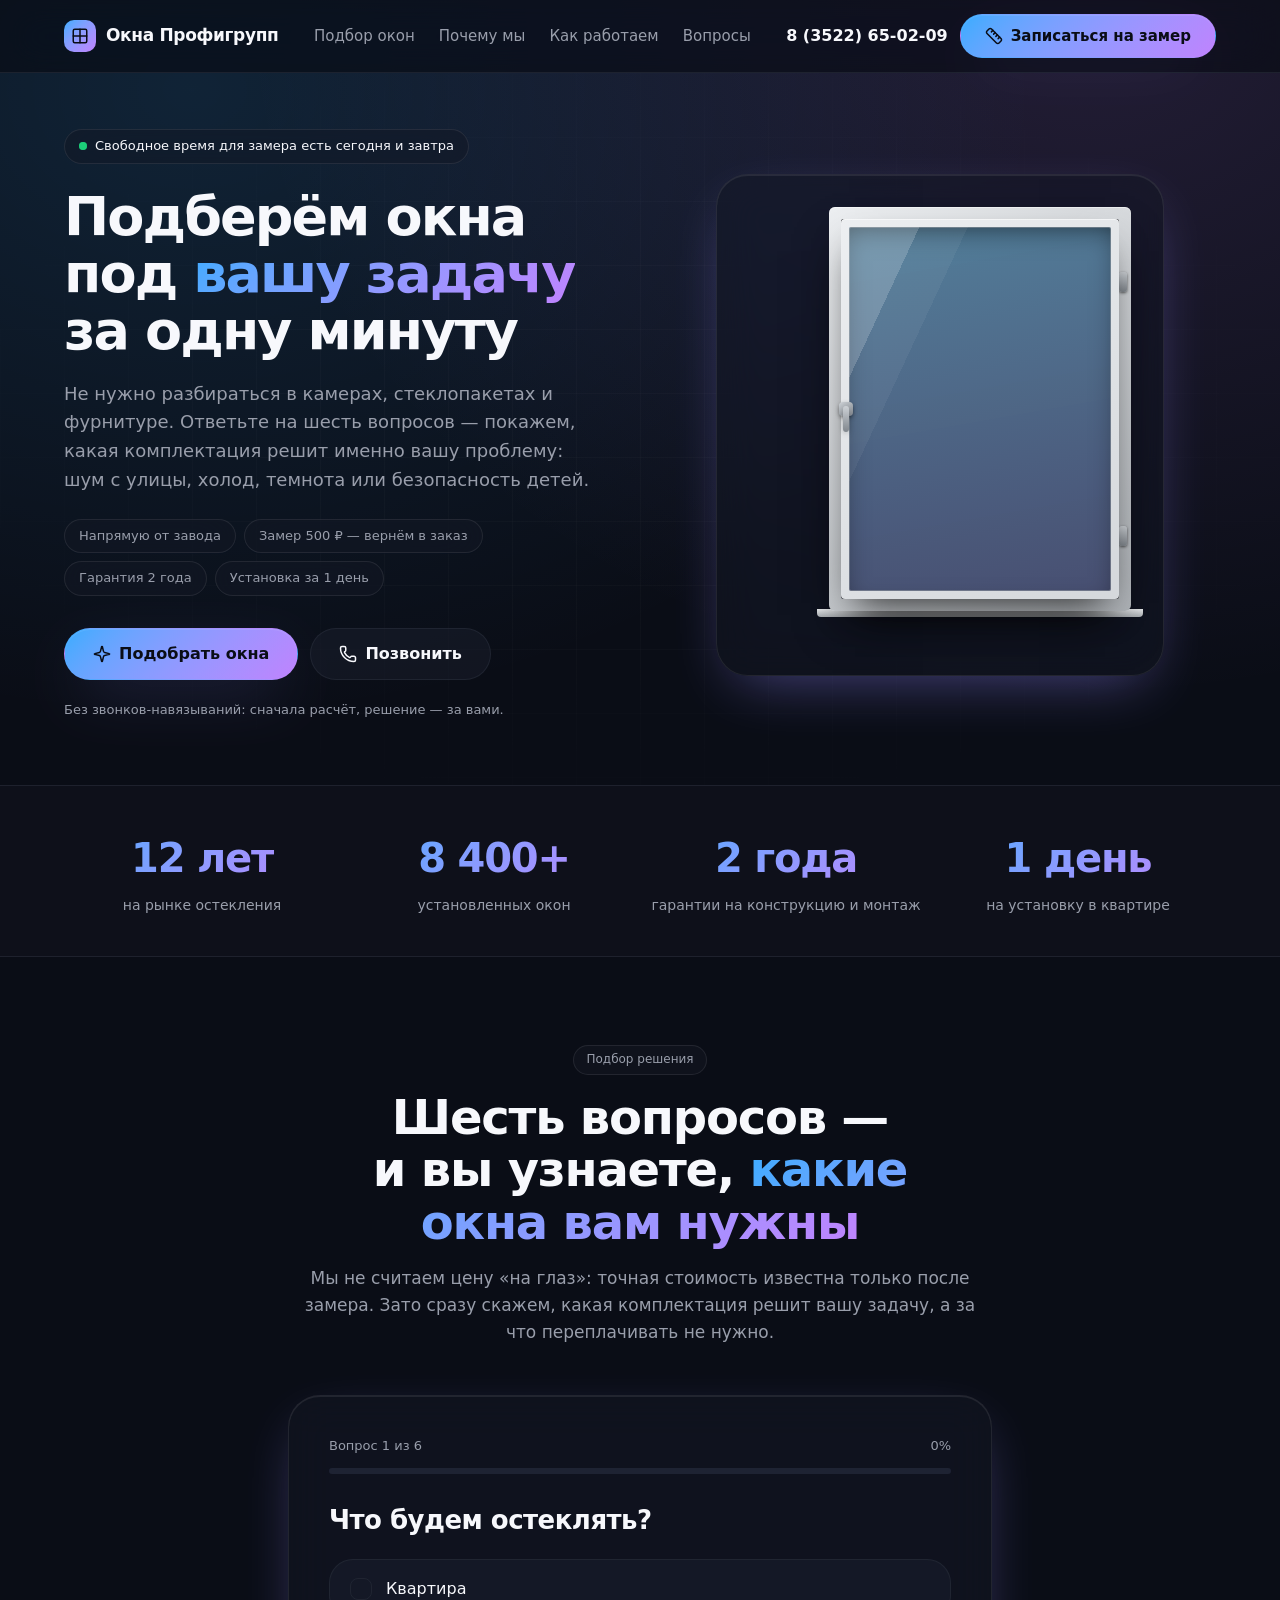
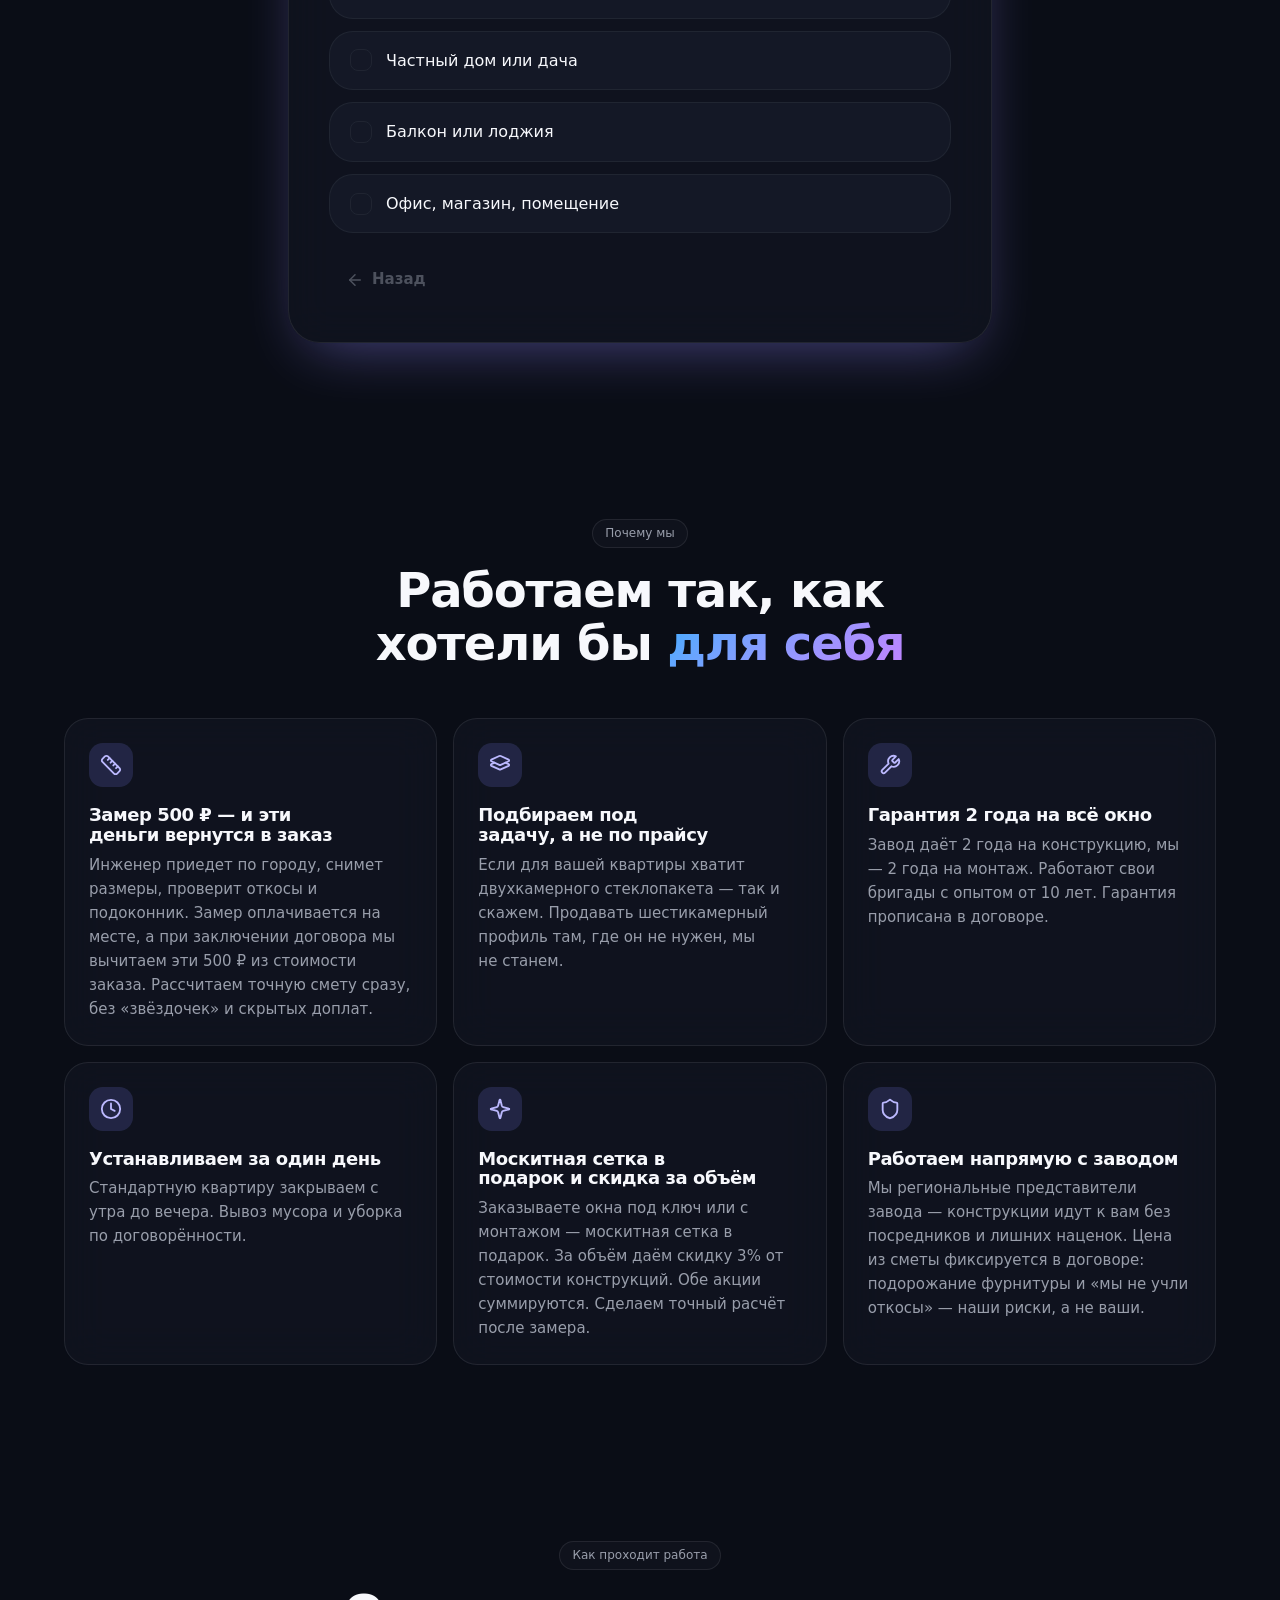
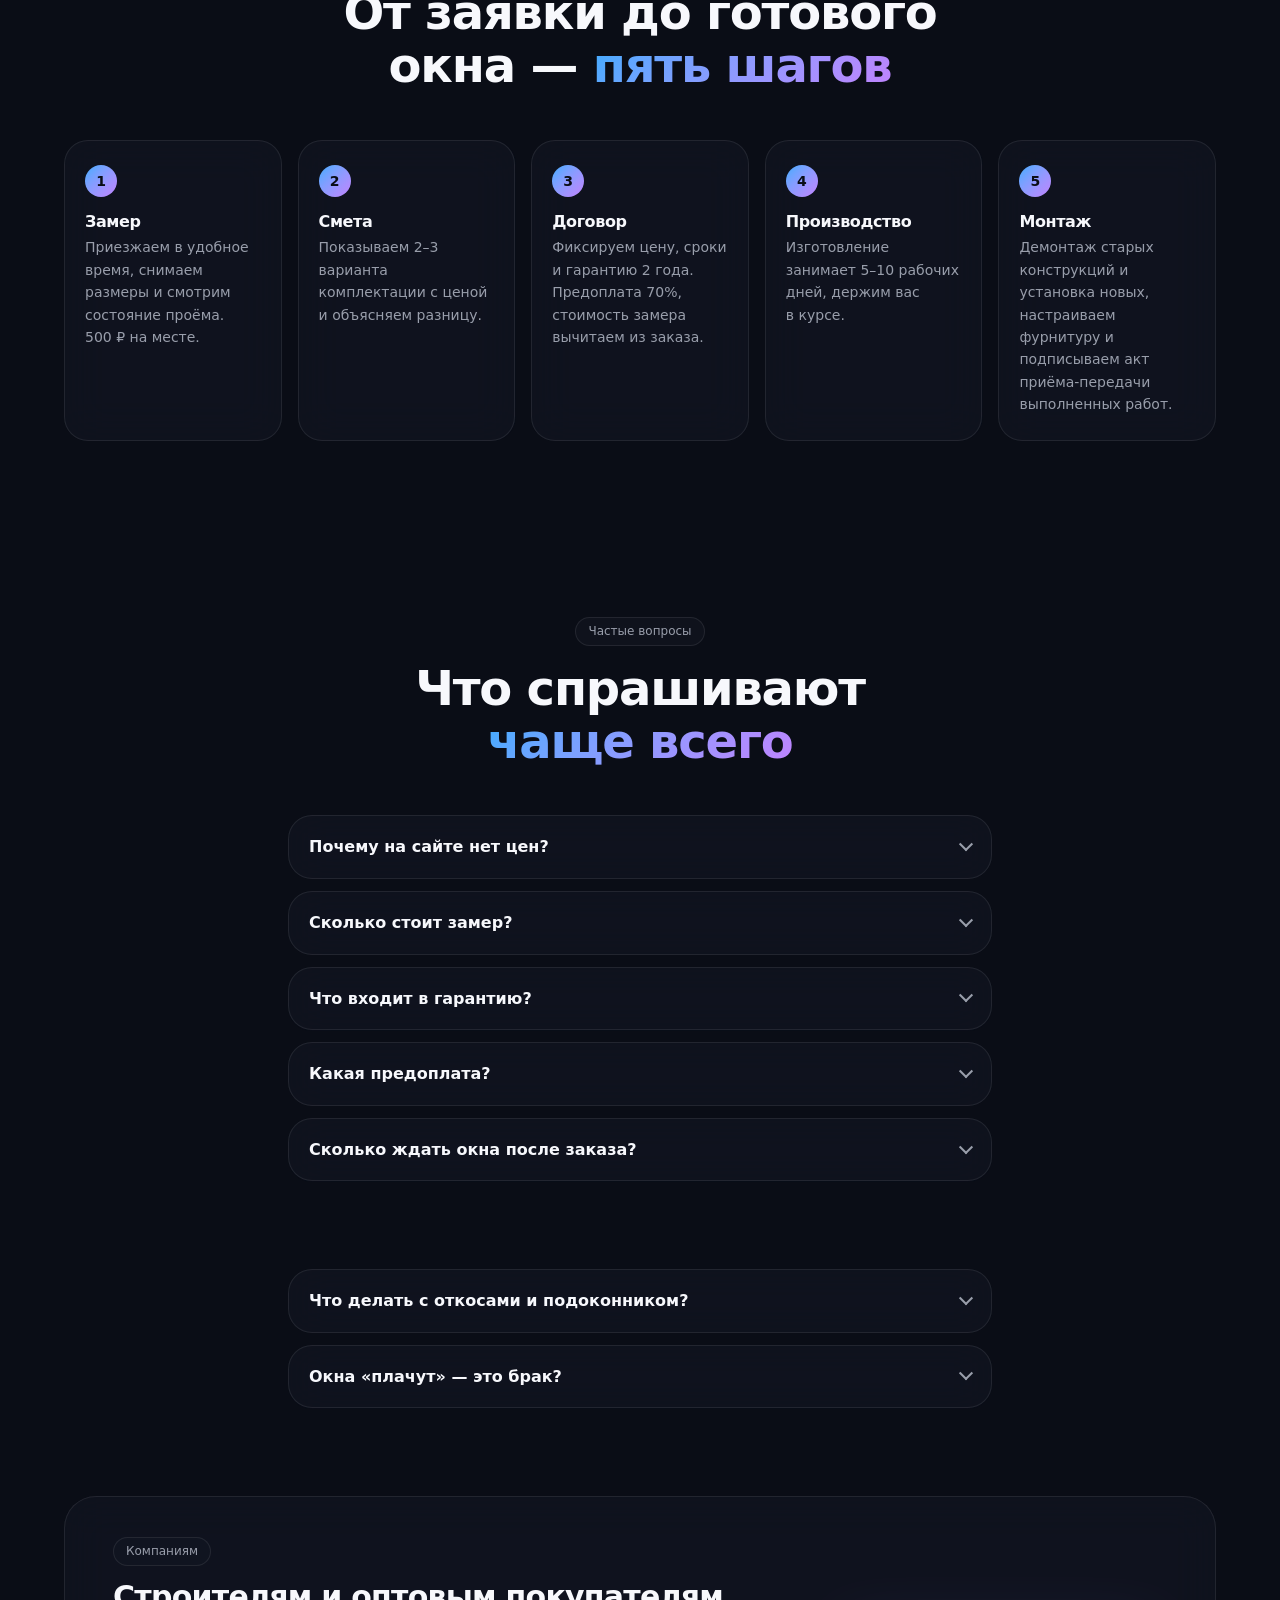
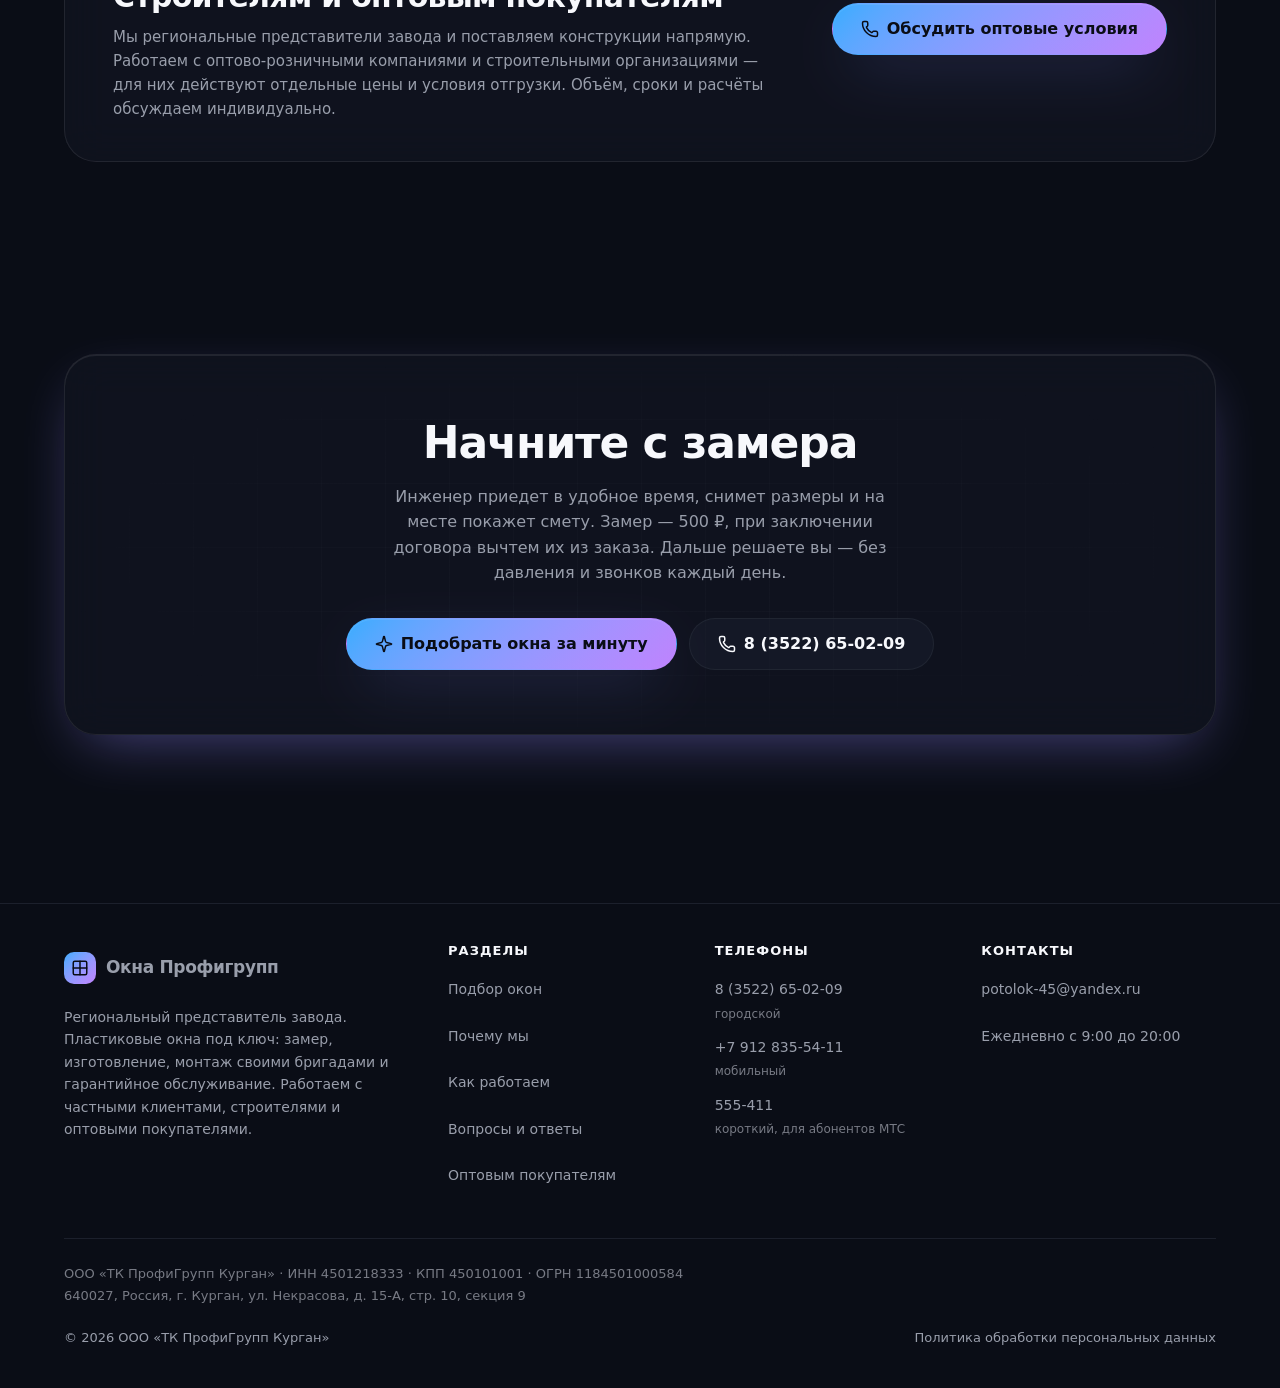
==== commit b86f2bd3: "Способы связи: МАКС вместо WhatsApp и Telegram, рабочая почта В форме остались три варианта: позвони" ====
--- a/index.html
+++ b/index.html
@@ -26,7 +26,7 @@
   "legalName": "ООО «ТК ПрофиГрупп Курган»",
   "description": "Производство и установка пластиковых окон под ключ. Региональный представитель завода.",
   "url": "https://okna-profigrupp.ru/",
-  "email": "zakaz@okna-profigrupp.ru",
+  "email": "potolok-45@yandex.ru",
   "telephone": ["+73522650209", "+79128355411"],
   "taxID": "4501218333",
   "vatID": "4501218333",
@@ -500,7 +500,7 @@
       <div class="footer-col">
         <h3>Контакты</h3>
         <ul>
-          <li><a class="link-underline" href="mailto:zakaz@okna-profigrupp.ru" data-role="email-link">zakaz@okna-profigrupp.ru</a></li>
+          <li><a class="link-underline" href="mailto:potolok-45@yandex.ru" data-role="email-link">potolok-45@yandex.ru</a></li>
           <li>Ежедневно с 9:00 до 20:00</li>
         </ul>
       </div>
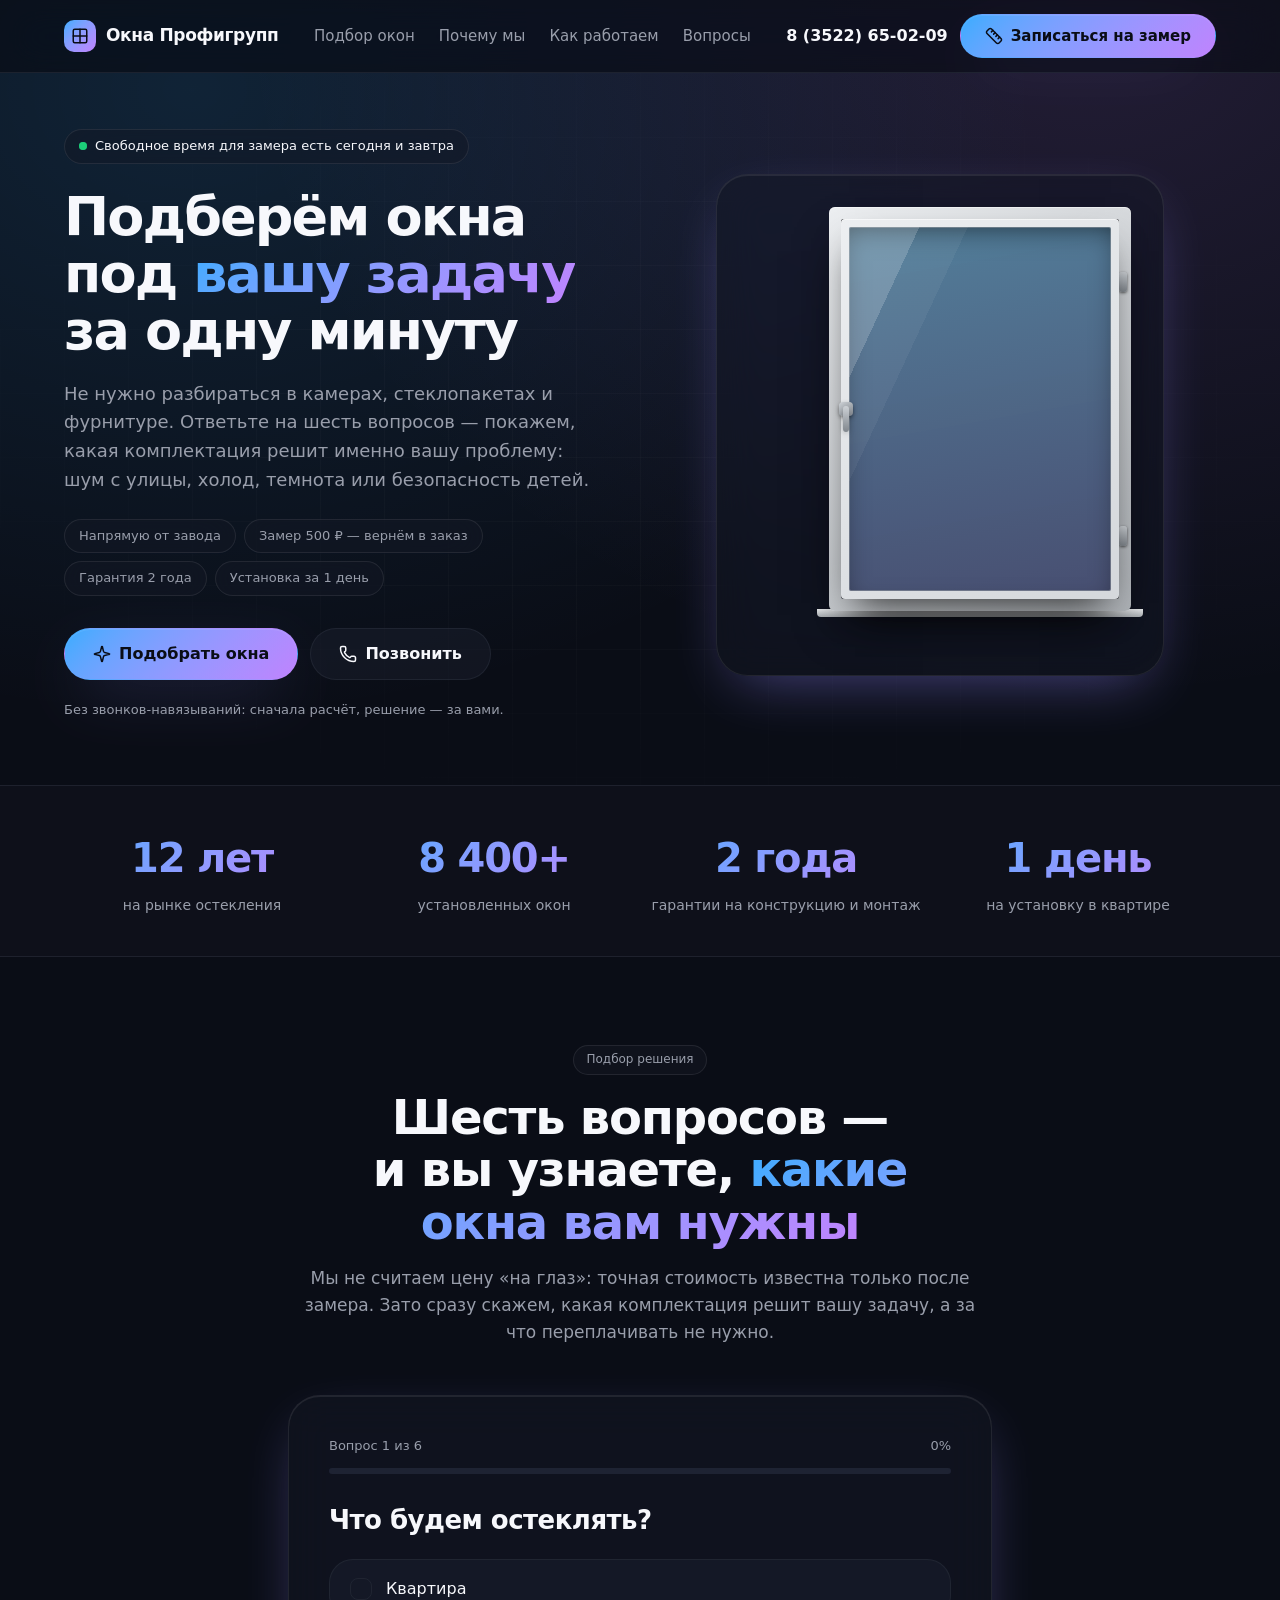
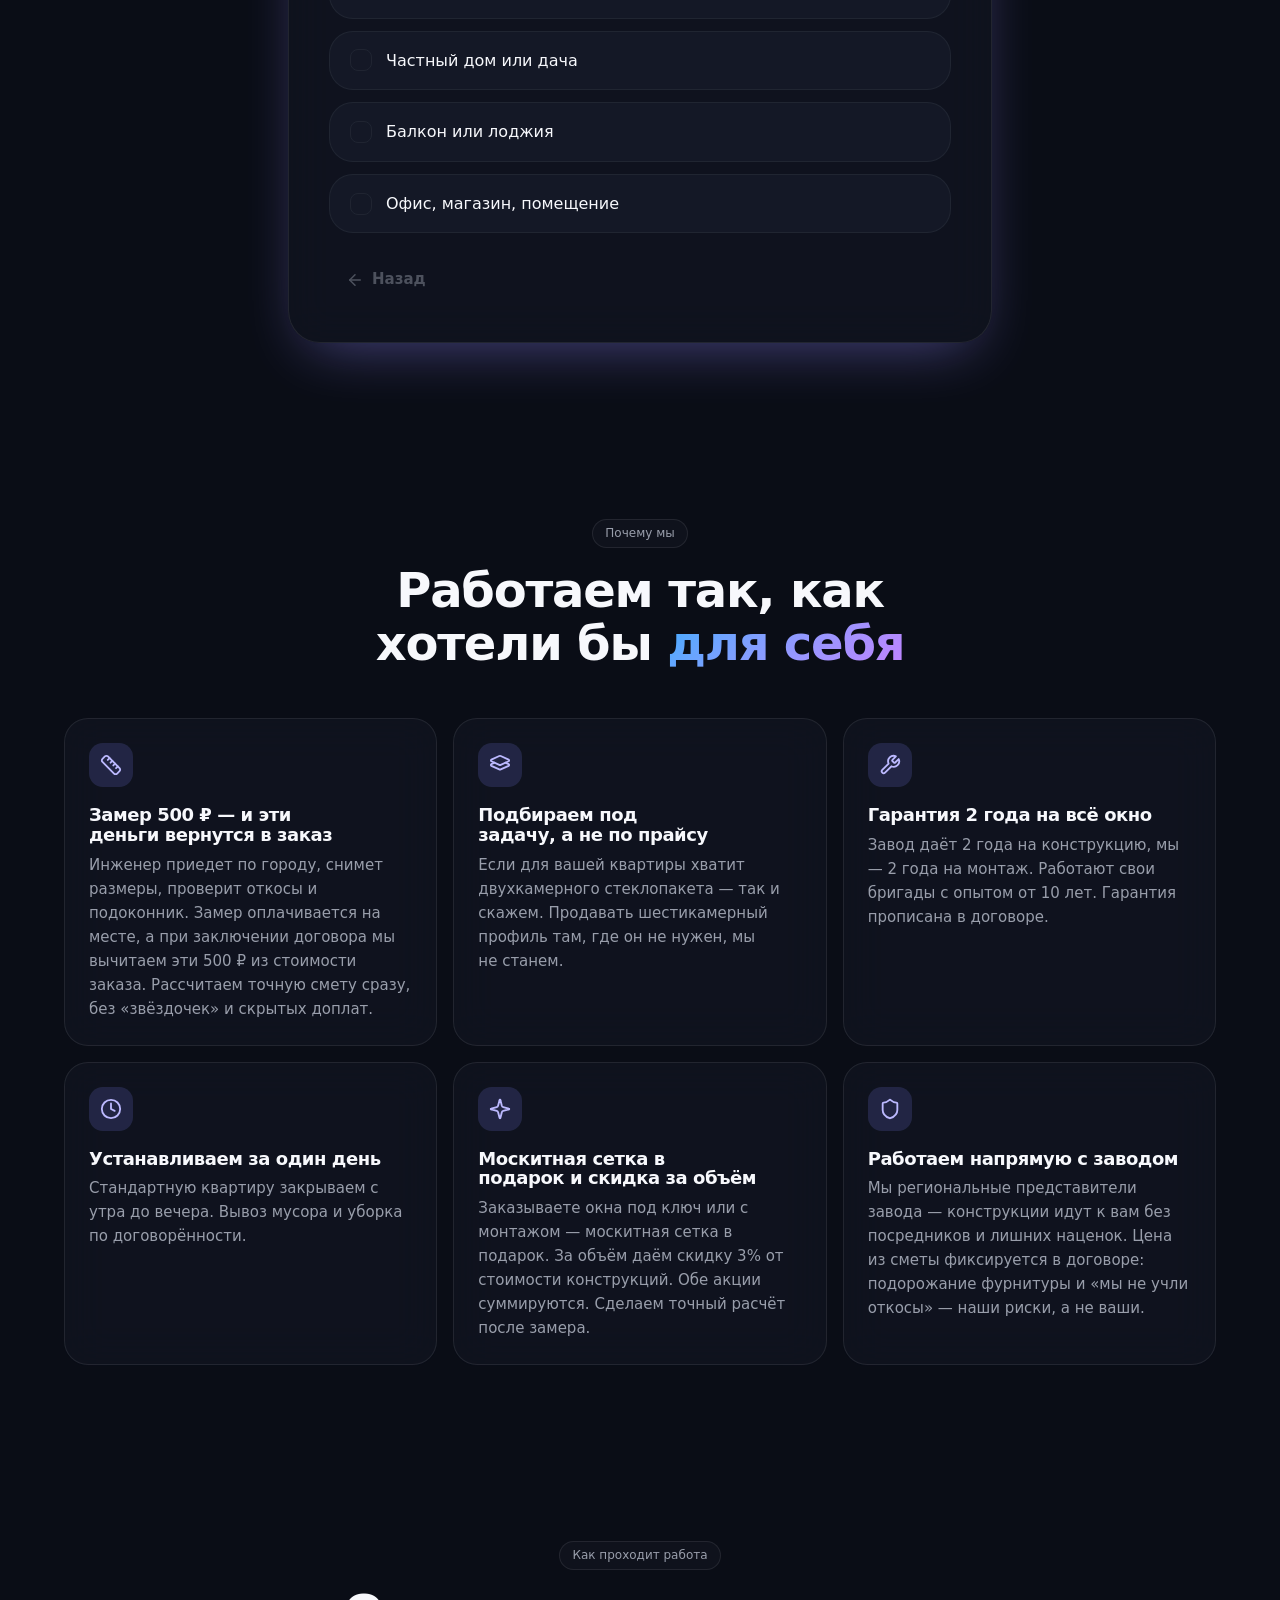
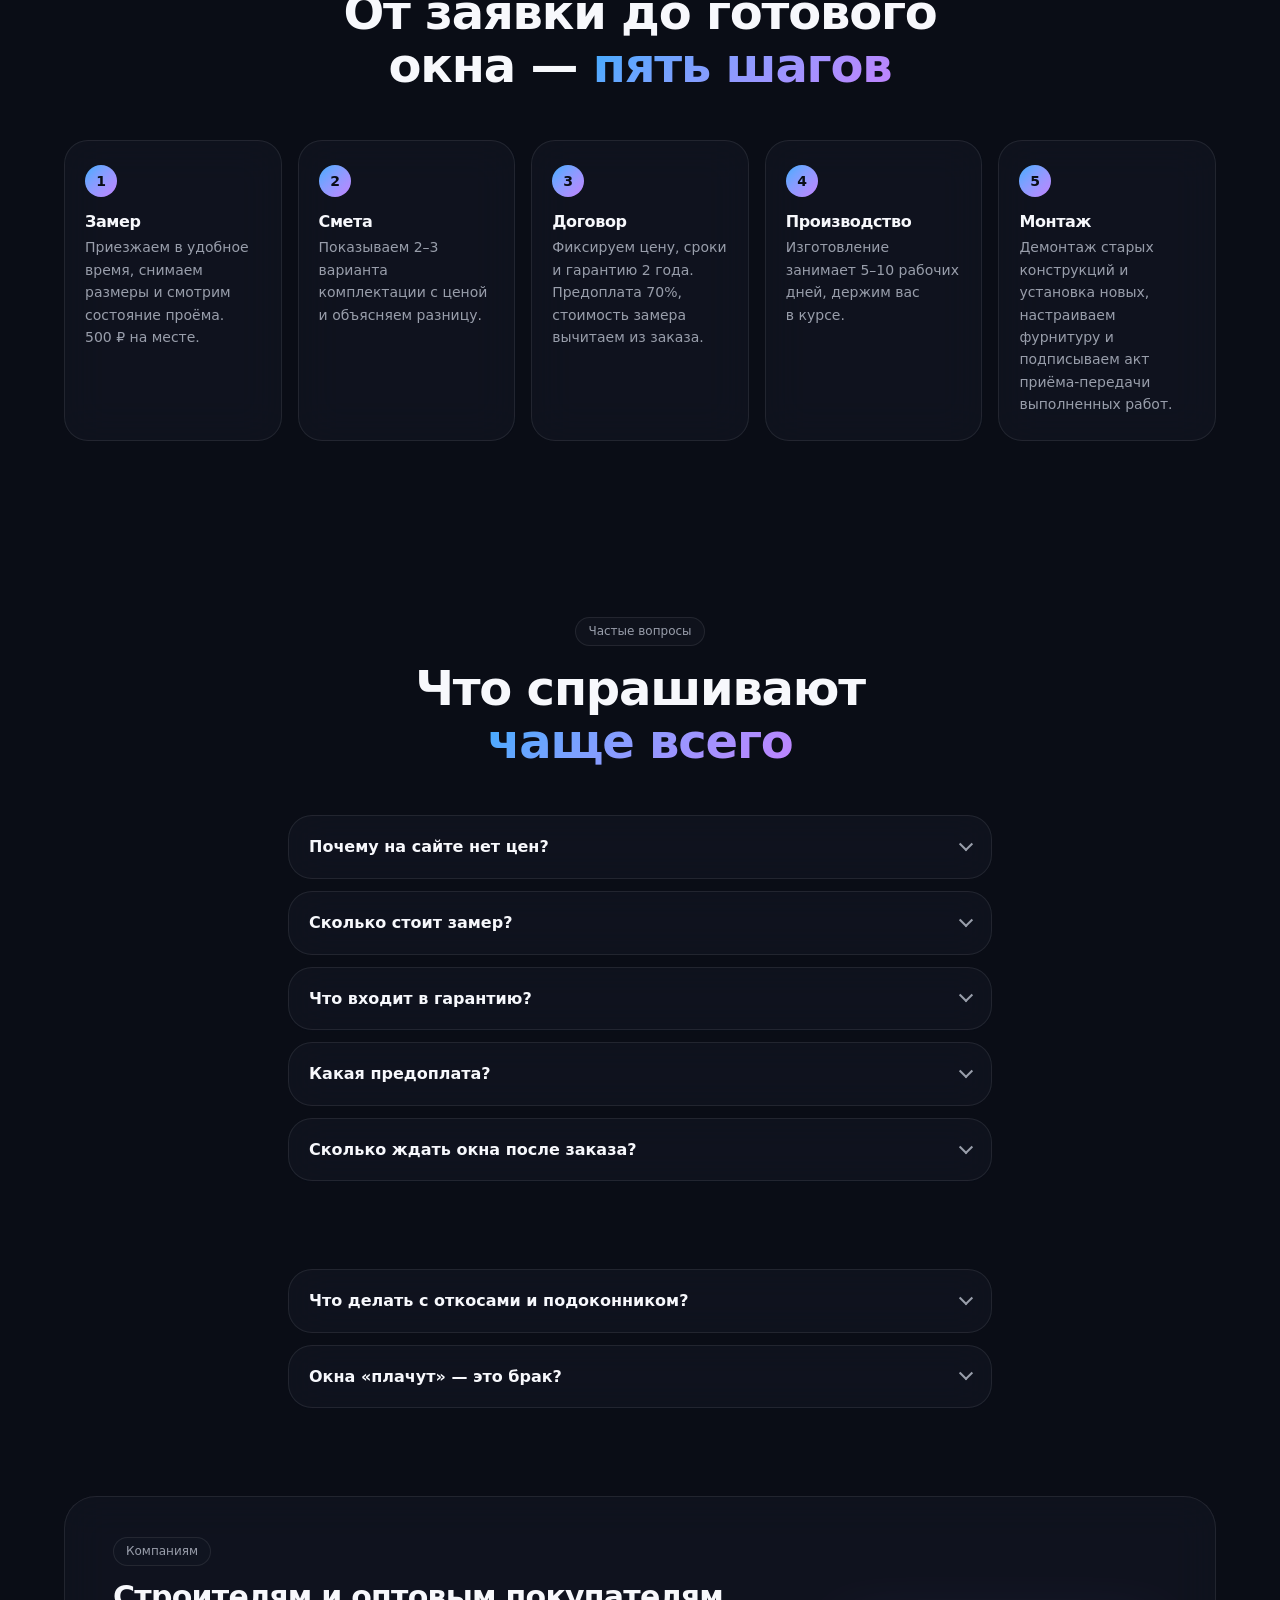
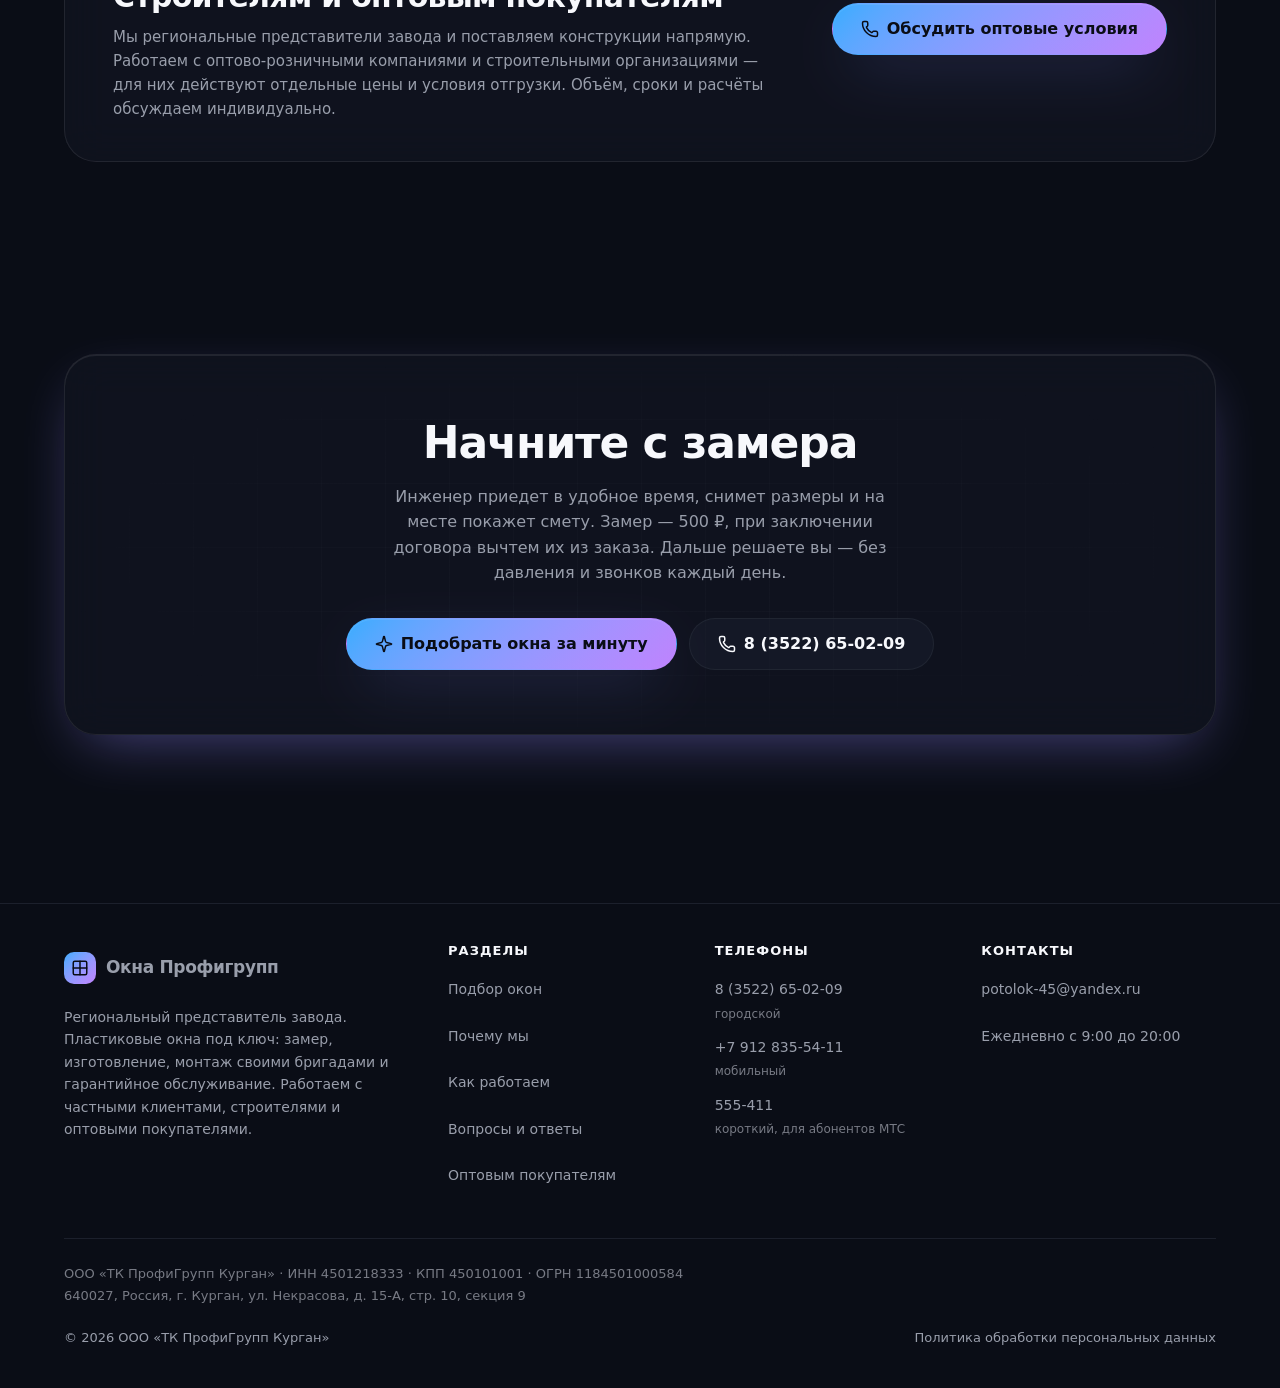
==== commit 3e9ecf0a: "Подготовка к запуску на облачном сервере и привязке домена Выкладка переведена с FTP на SSH: у Timew" ====
--- a/index.html
+++ b/index.html
@@ -6,7 +6,7 @@
 <title>Окна Профигрупп — подбор окон за 1 минуту и выезд замерщика</title>
 <meta name="description" content="Региональный представитель завода. Ответьте на 6 вопросов — подберём профиль, стеклопакет и фурнитуру под вашу задачу: тишина, тепло, свет или безопасность. Замер 500 ₽, при заказе вычитаем из стоимости. Гарантия 2 года на конструкцию и монтаж.">
 <meta name="theme-color" content="#161528">
-<link rel="canonical" href="https://okna-profigrupp.ru/">
+<link rel="canonical" href="https://xn-----6kcboc8akc1afejndhfd0clr.xn--p1ai/">
 <link rel="icon" href="favicon.svg" type="image/svg+xml">
 <link rel="stylesheet" href="styles.css">
 
@@ -14,7 +14,7 @@
 <meta property="og:site_name" content="Окна Профигрупп">
 <meta property="og:title" content="Окна Профигрупп — подбор окон за 1 минуту">
 <meta property="og:description" content="Пройдите короткий квиз и узнайте, какая комплектация решит именно вашу задачу. Замер 500 ₽ — при заказе вычитаем из стоимости.">
-<meta property="og:url" content="https://okna-profigrupp.ru/">
+<meta property="og:url" content="https://xn-----6kcboc8akc1afejndhfd0clr.xn--p1ai/">
 <meta property="og:locale" content="ru_RU">
 
 <!-- Разметка организации: помогает поисковикам показать адрес и телефон -->
@@ -25,7 +25,7 @@
   "name": "Окна Профигрупп",
   "legalName": "ООО «ТК ПрофиГрупп Курган»",
   "description": "Производство и установка пластиковых окон под ключ. Региональный представитель завода.",
-  "url": "https://okna-profigrupp.ru/",
+  "url": "https://xn-----6kcboc8akc1afejndhfd0clr.xn--p1ai/",
   "email": "potolok-45@yandex.ru",
   "telephone": ["+73522650209", "+79128355411"],
   "taxID": "4501218333",
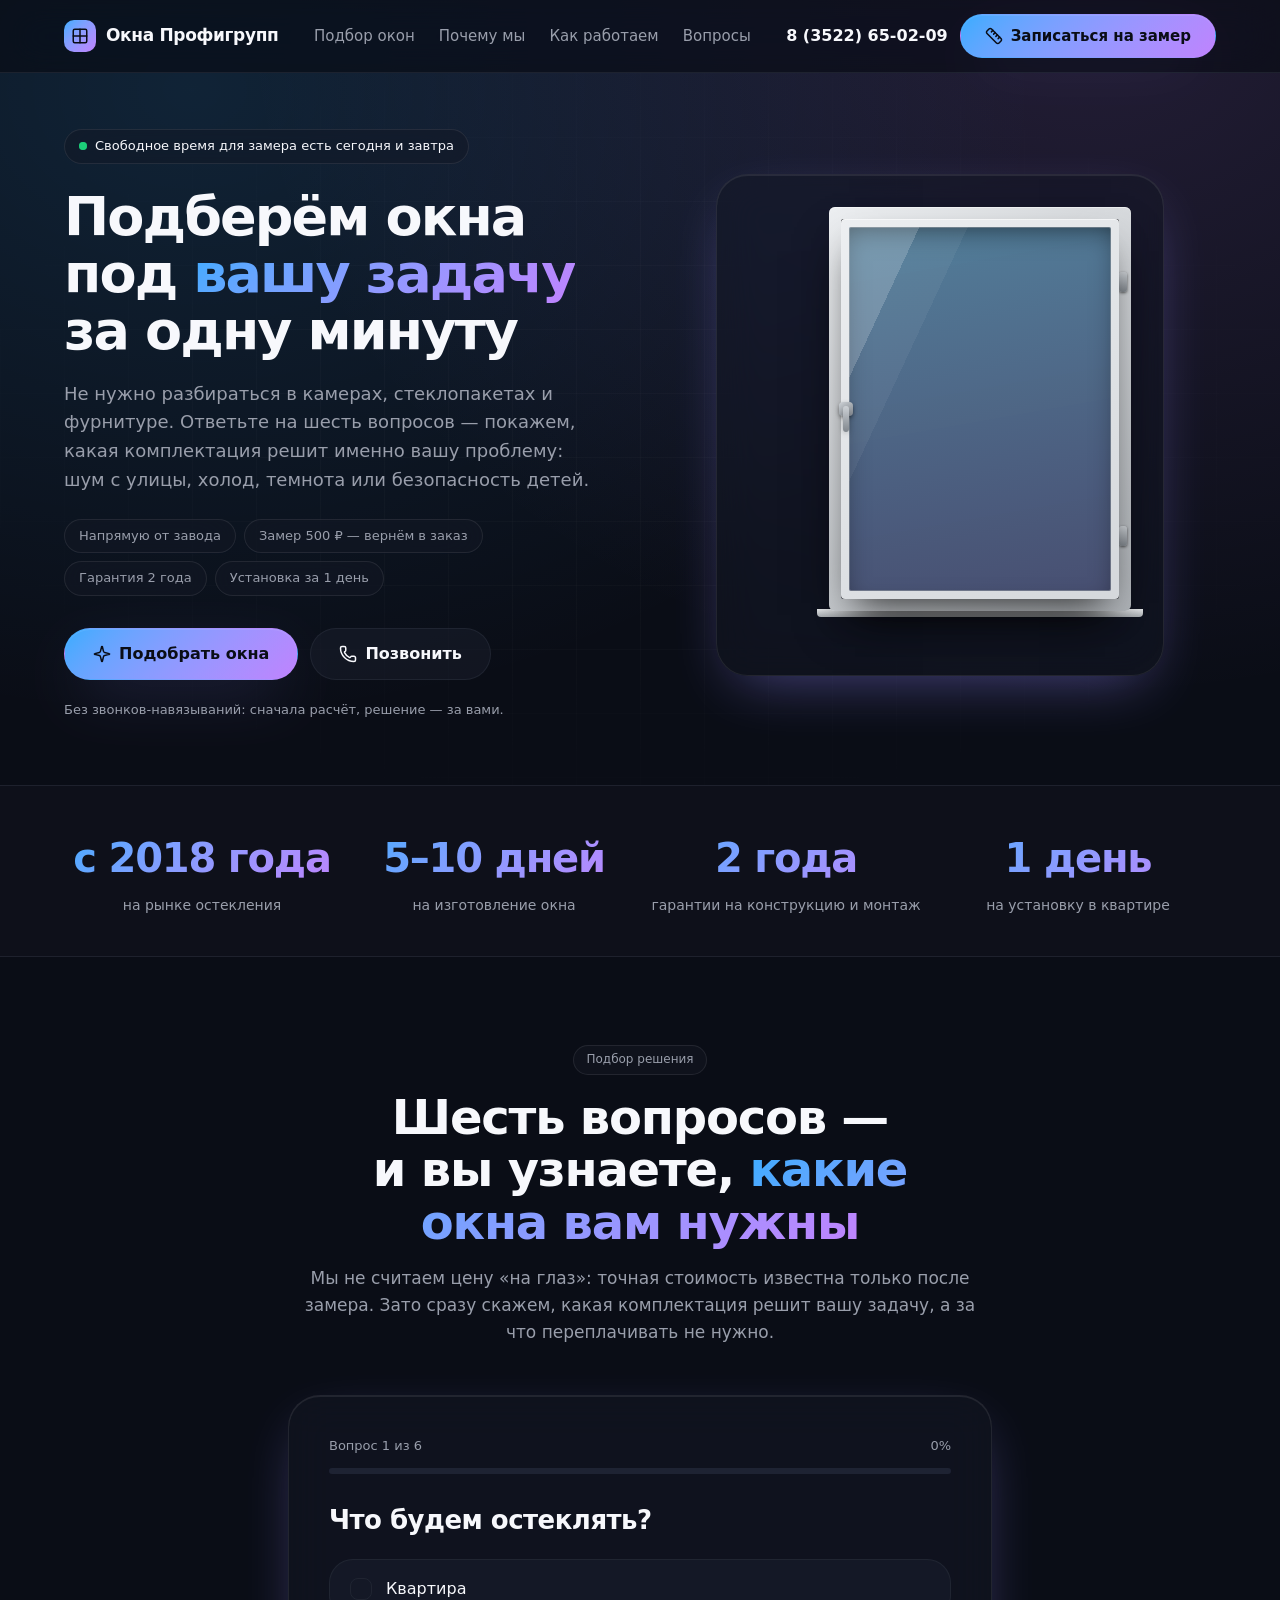
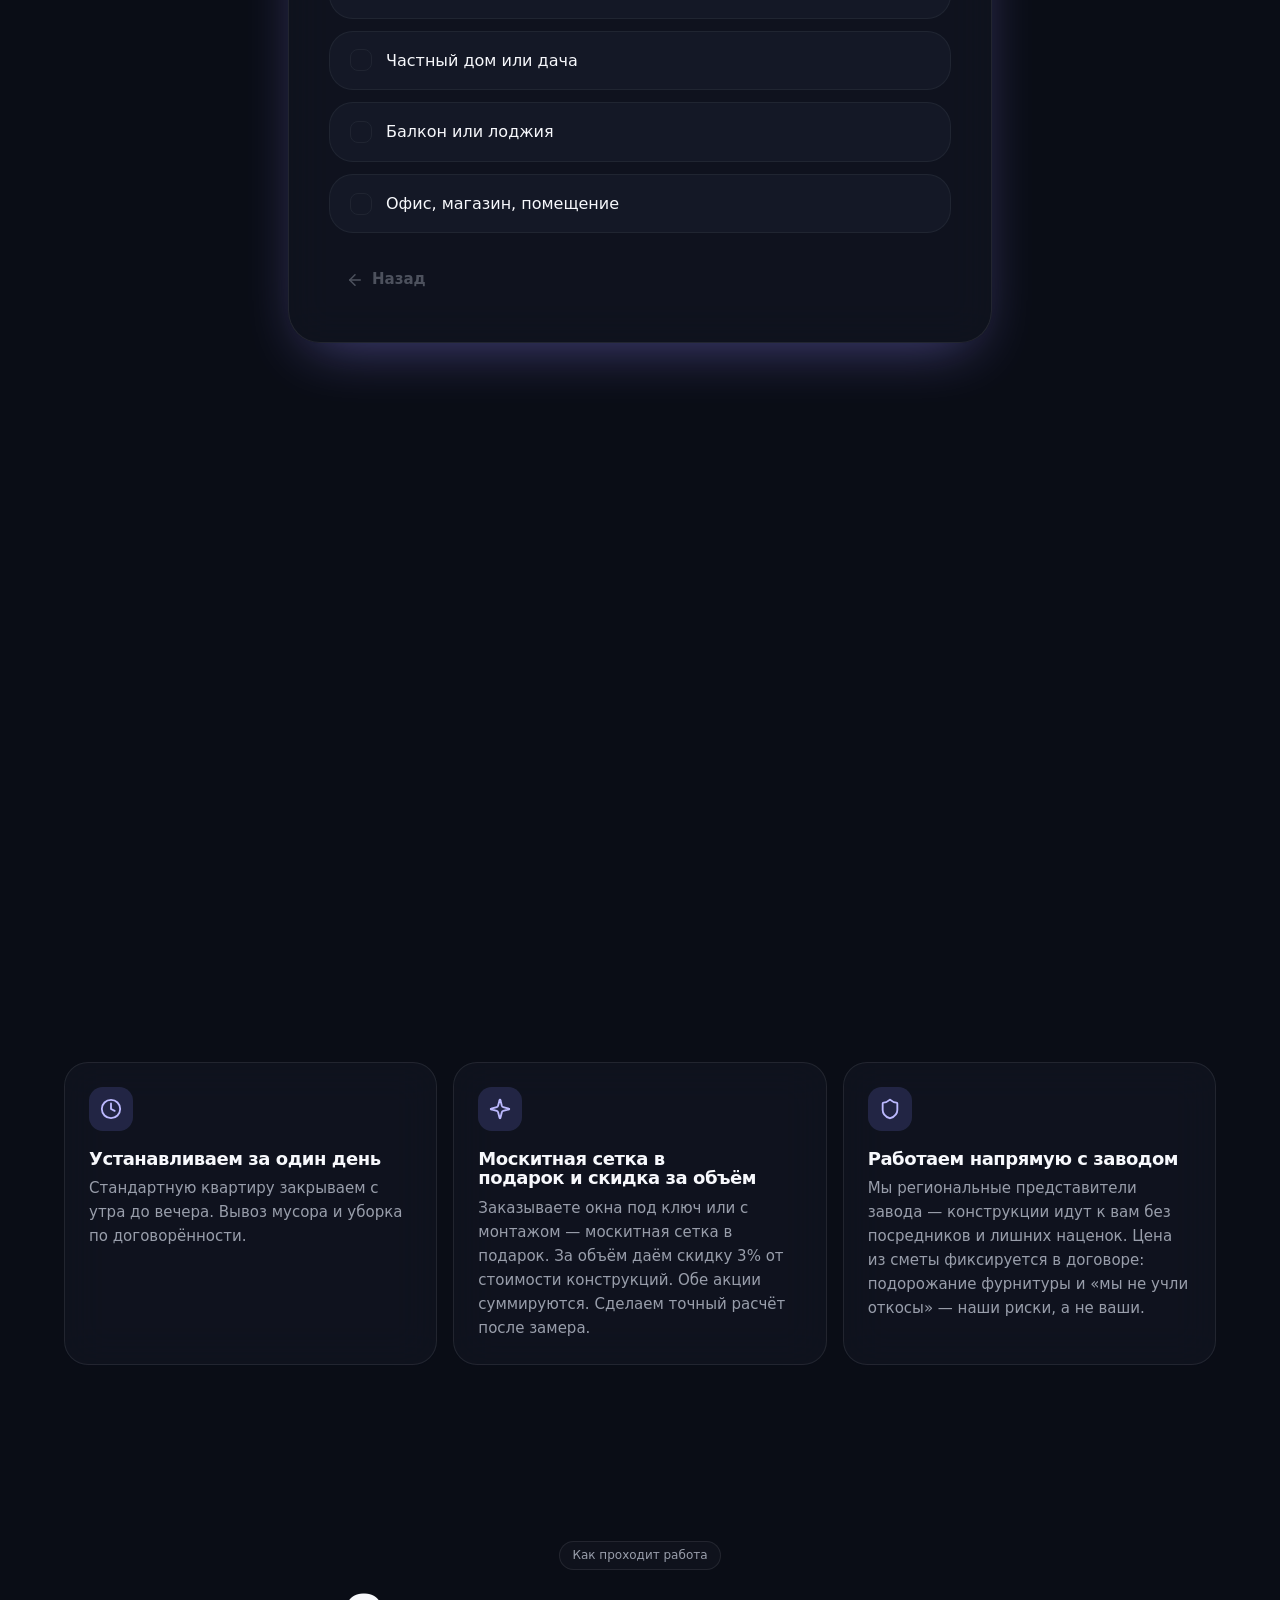
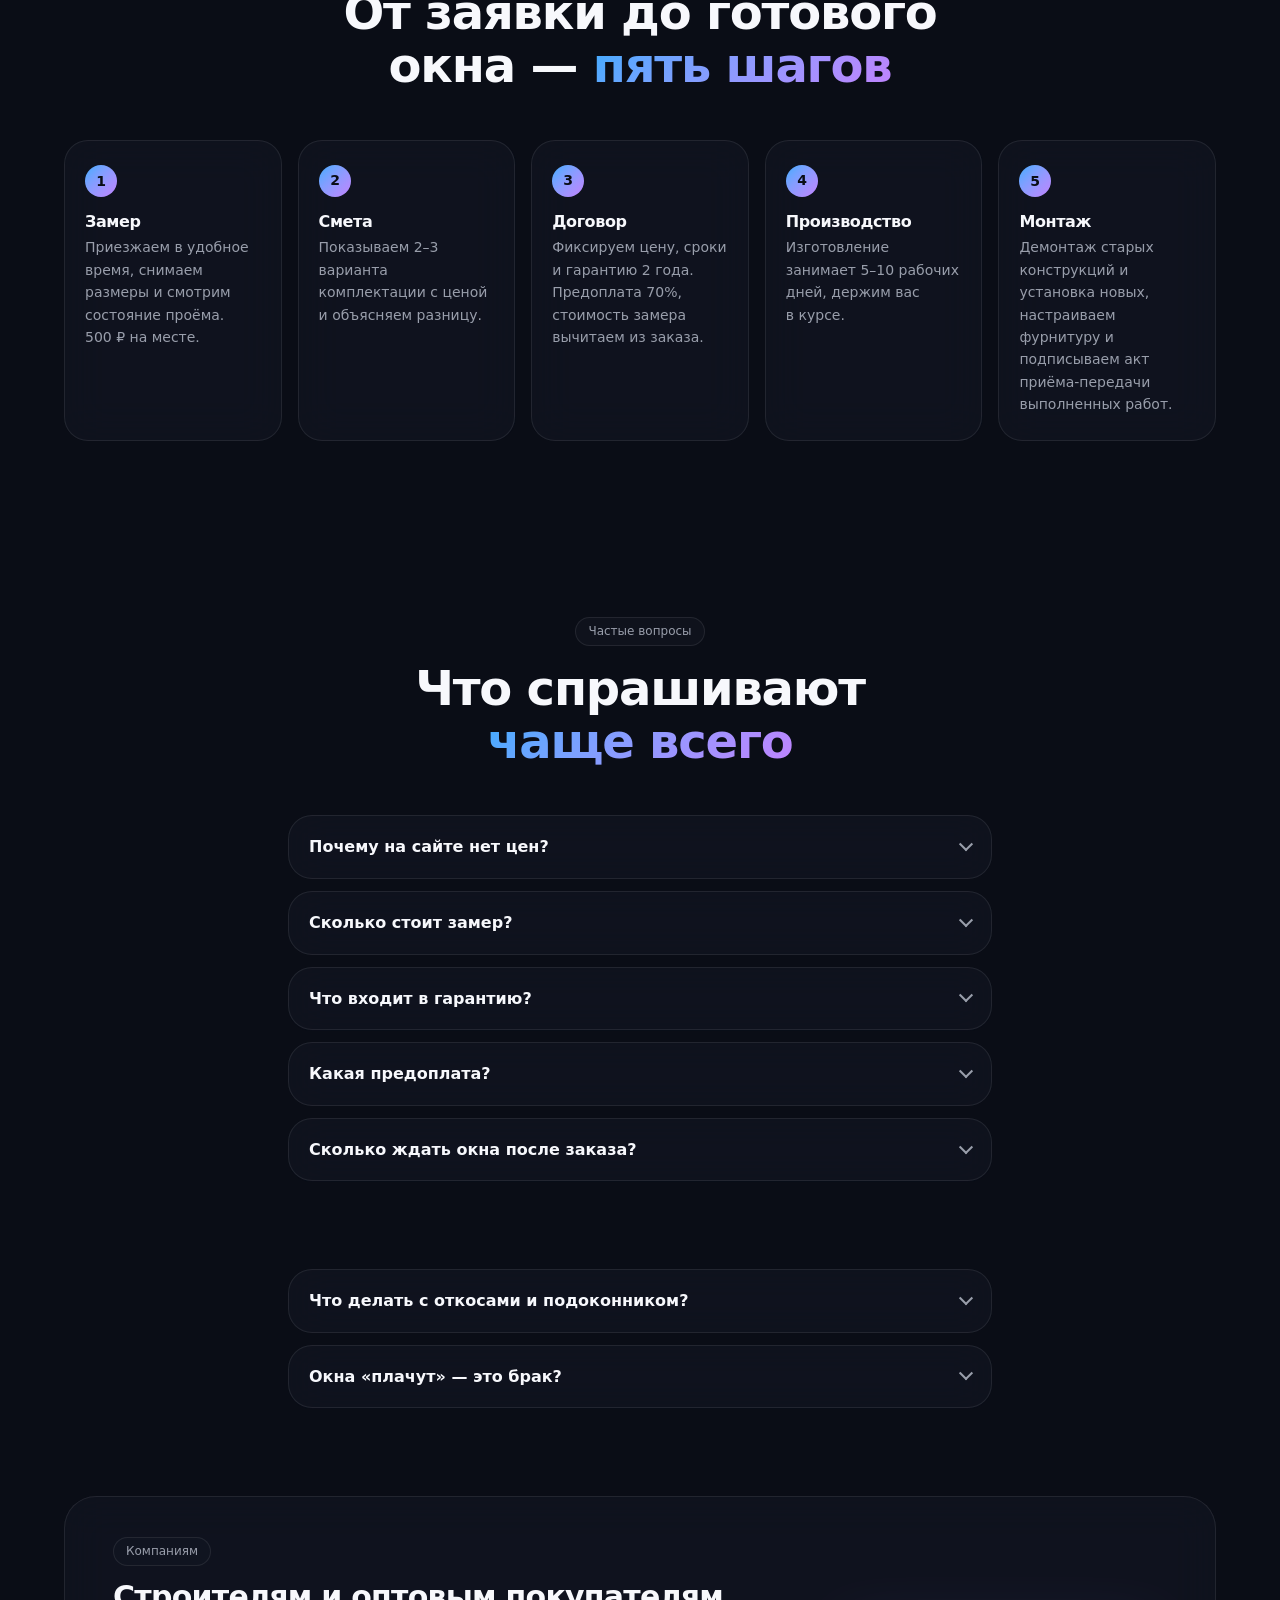
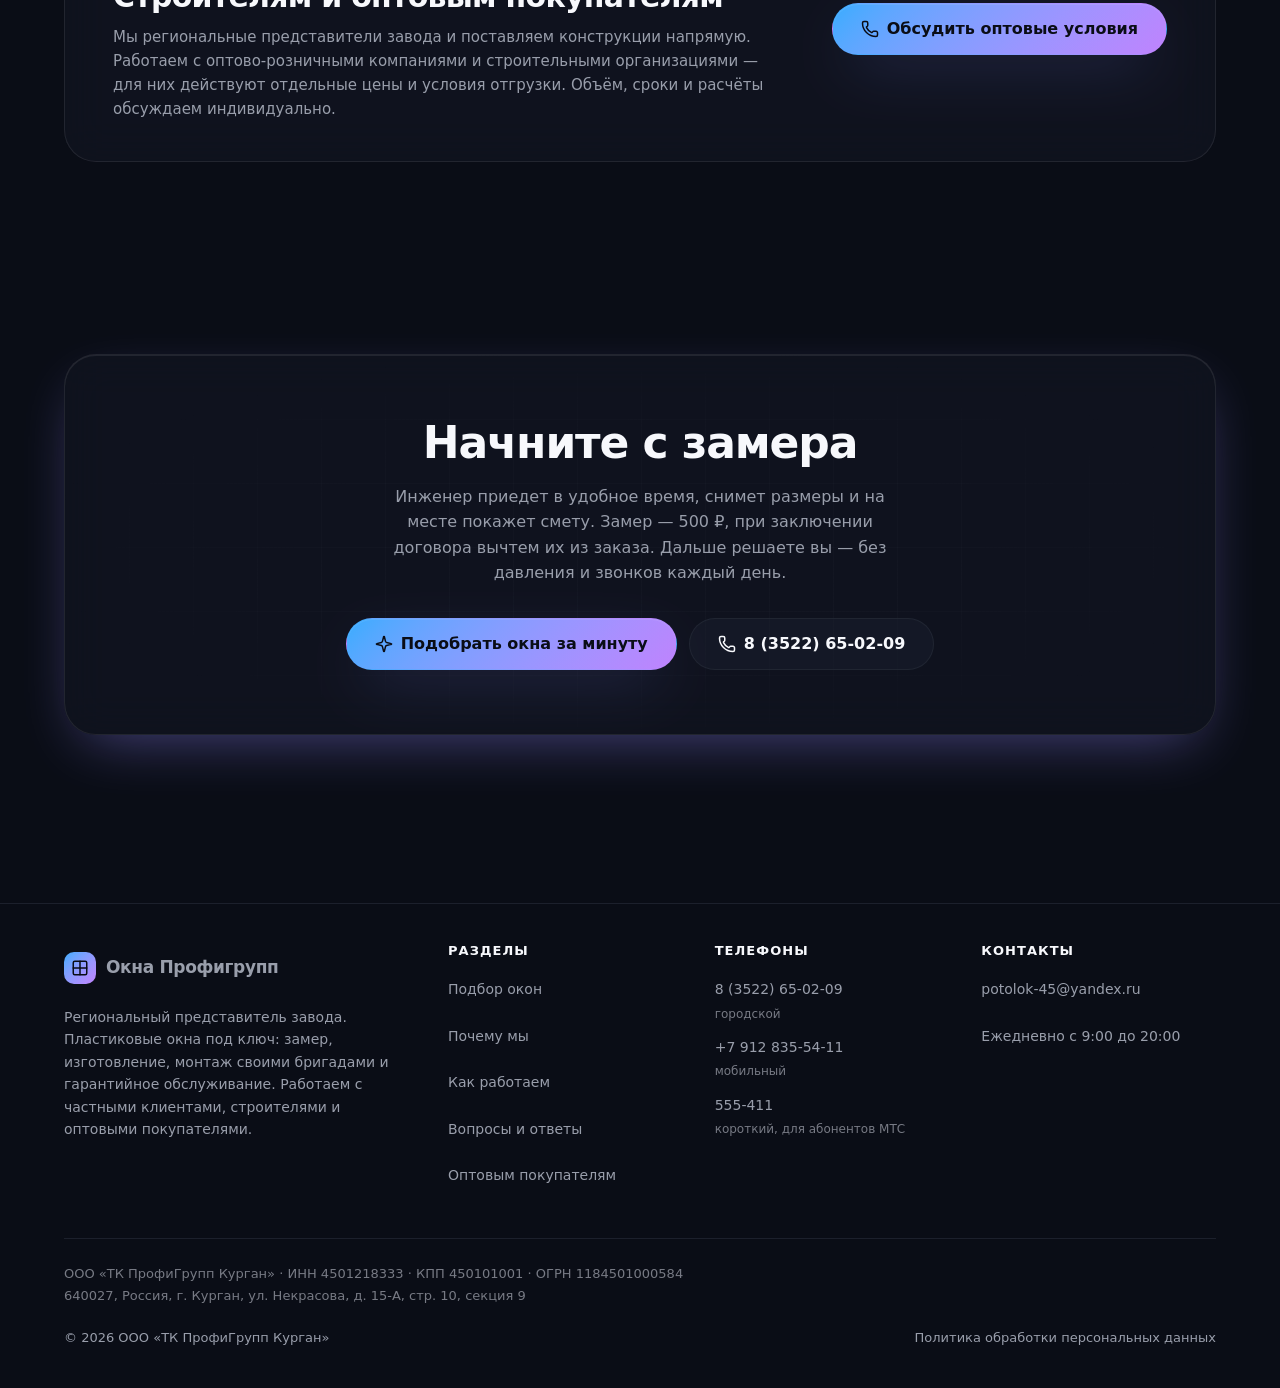
==== commit 3938f69a: "Блок цифр — только подтверждённые факты «12 лет на рынке» заменено на «с 2018 года» — по дате регист" ====
--- a/index.html
+++ b/index.html
@@ -224,12 +224,12 @@
     <div class="container">
       <div class="stats-grid">
         <div class="reveal">
-          <div class="stat-value text-gradient">12 лет</div>
+          <div class="stat-value text-gradient">с 2018 года</div>
           <div class="stat-label">на рынке остекления</div>
         </div>
         <div class="reveal">
-          <div class="stat-value text-gradient">8 400+</div>
-          <div class="stat-label">установленных окон</div>
+          <div class="stat-value text-gradient">5–10 дней</div>
+          <div class="stat-label">на изготовление окна</div>
         </div>
         <div class="reveal">
           <div class="stat-value text-gradient">2 года</div>
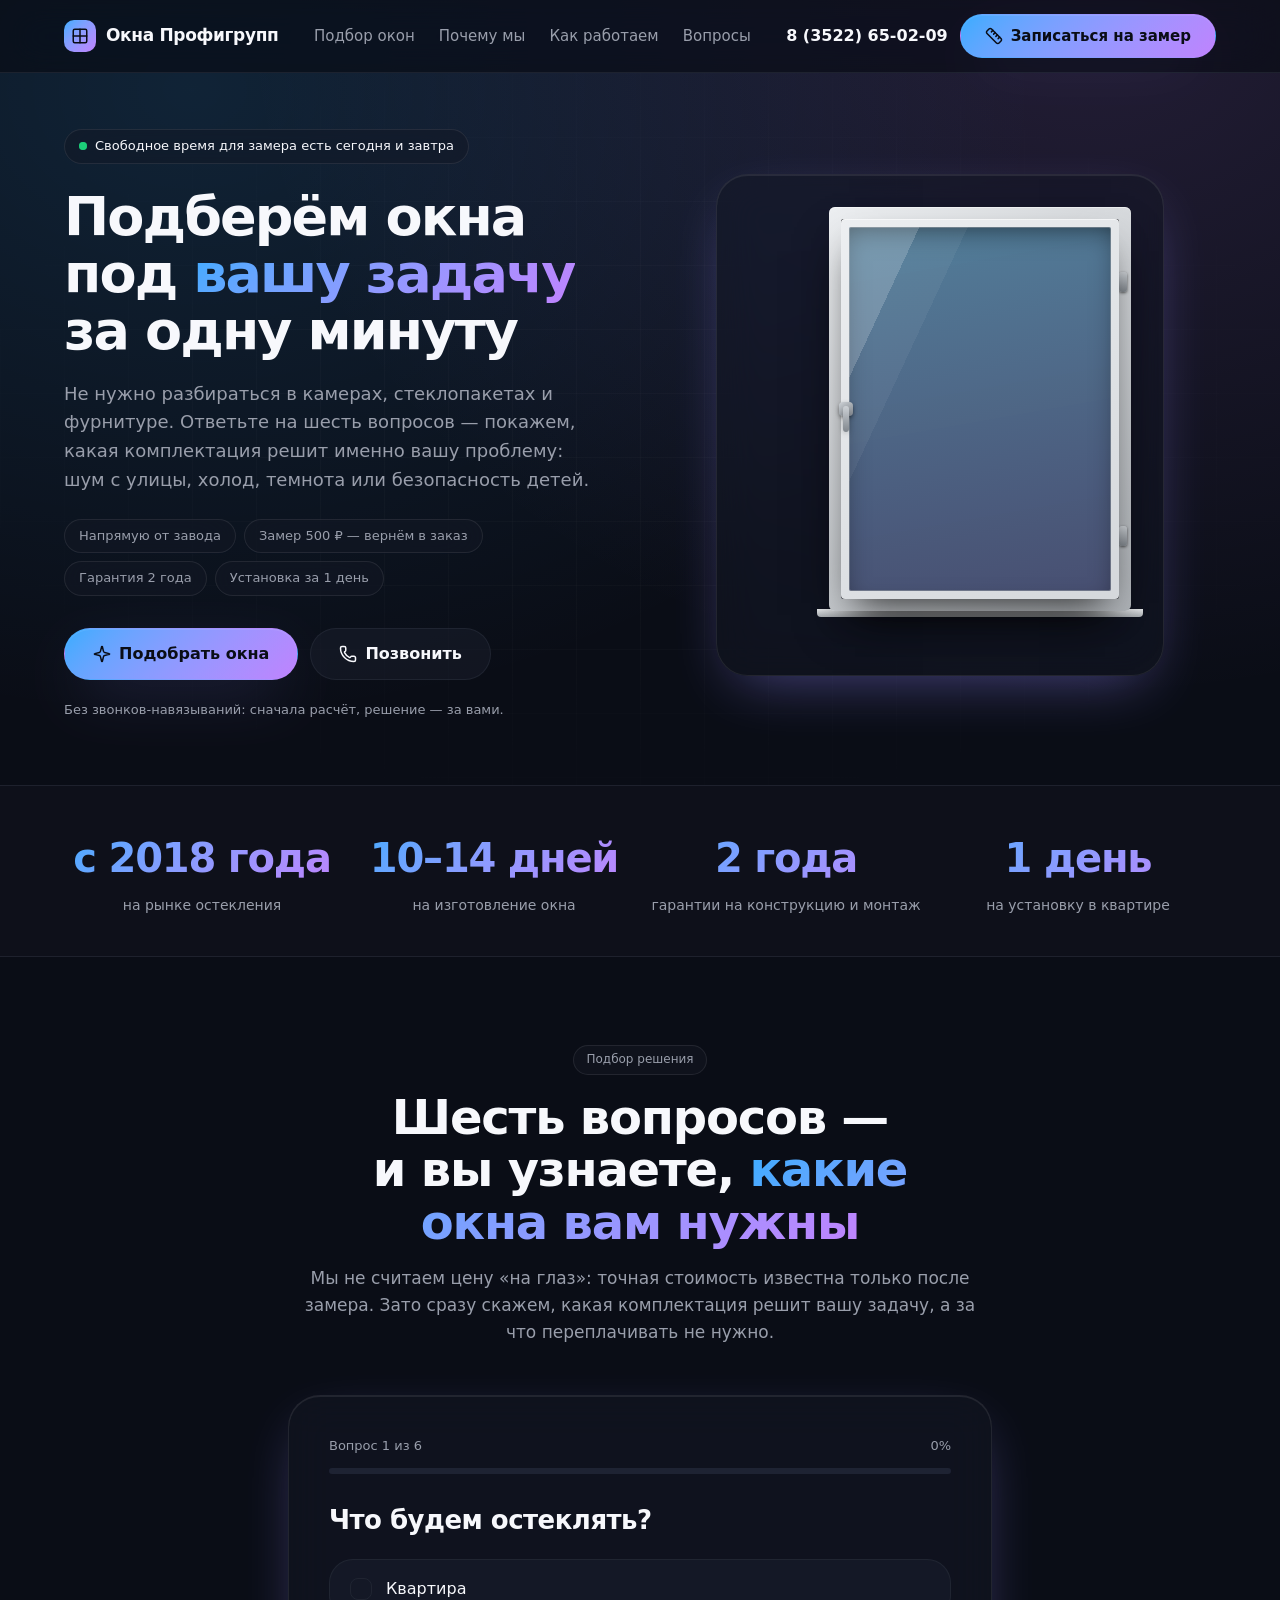
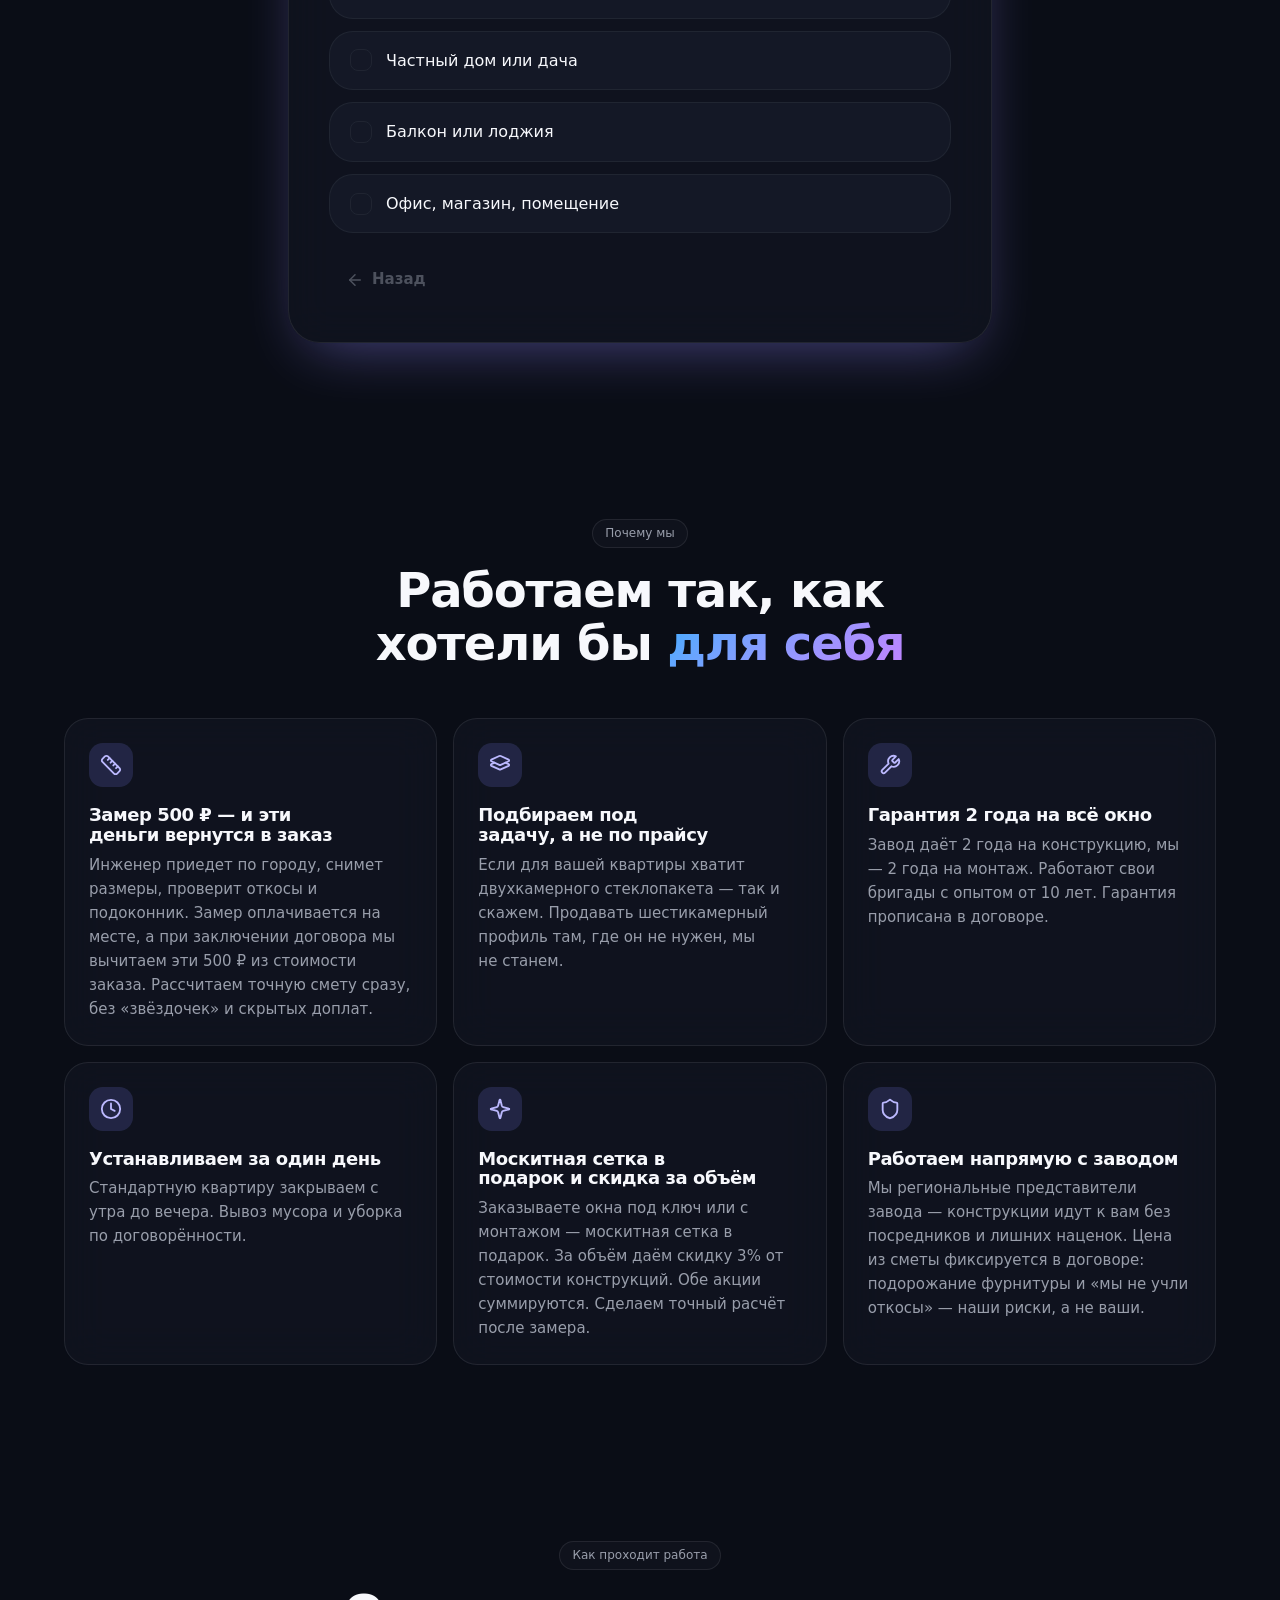
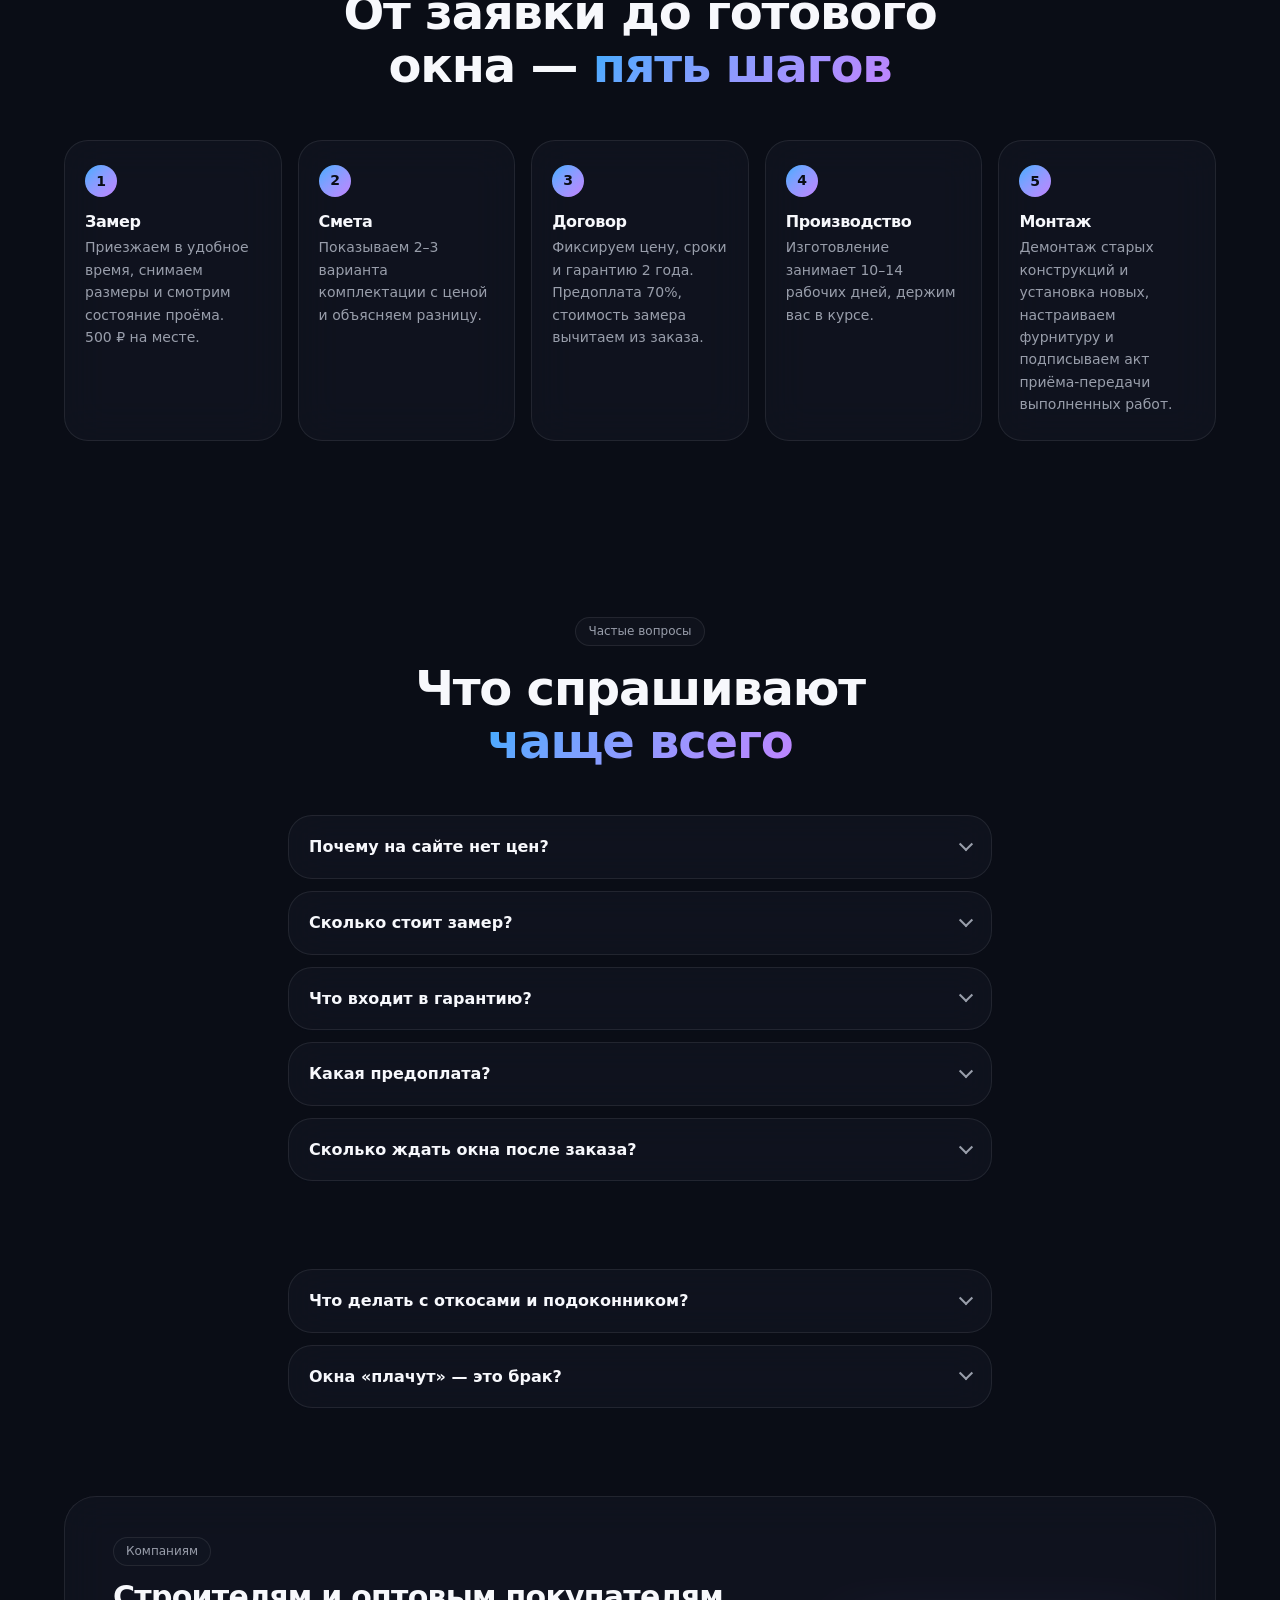
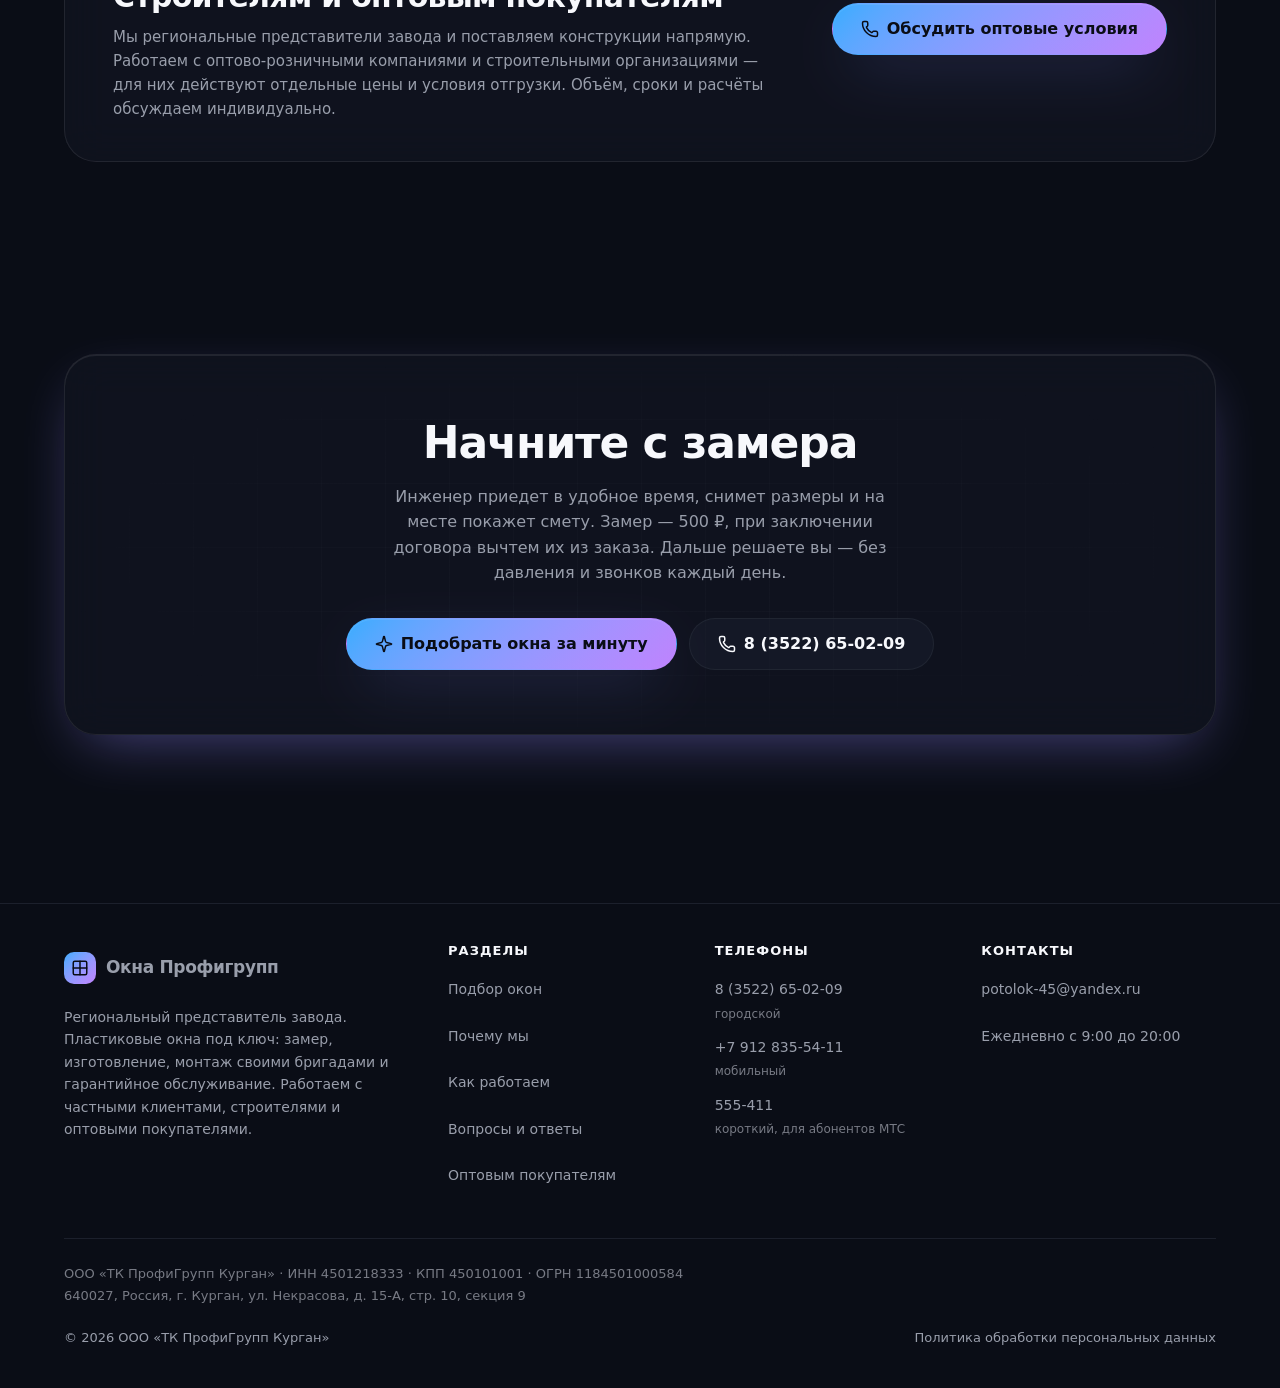
==== commit de22925d: "Срок изготовления окна — 10–14 дней Заменено во всех трёх местах: блок цифр, этапы работы и ответы н" ====
--- a/index.html
+++ b/index.html
@@ -228,7 +228,7 @@
           <div class="stat-label">на рынке остекления</div>
         </div>
         <div class="reveal">
-          <div class="stat-value text-gradient">5–10 дней</div>
+          <div class="stat-value text-gradient">10–14 дней</div>
           <div class="stat-label">на изготовление окна</div>
         </div>
         <div class="reveal">
@@ -350,7 +350,7 @@
         </li>
         <li class="step glass reveal">
           <h3>Производство</h3>
-          <p>Изготовление занимает 5–10 рабочих дней, держим вас в курсе.</p>
+          <p>Изготовление занимает 10–14 рабочих дней, держим вас в курсе.</p>
         </li>
         <li class="step glass reveal">
           <h3>Монтаж</h3>
@@ -391,7 +391,7 @@
 
         <details class="glass reveal">
           <summary>Сколько ждать окна после заказа?</summary>
-          <p>Изготовление — от 5 до 10 рабочих дней в зависимости от загрузки завода и сложности конструкции. Ламинированные и нестандартные окна делают дольше, обычно до двух недель. Точный срок пишем в договоре.</p>
+          <p>Изготовление — от 10 до 14 рабочих дней в зависимости от загрузки завода и сложности конструкции. Ламинированные и нестандартные окна делают дольше. Точный срок пишем в договоре.</p>
         </details>
 
         <details class="glass reveal">
